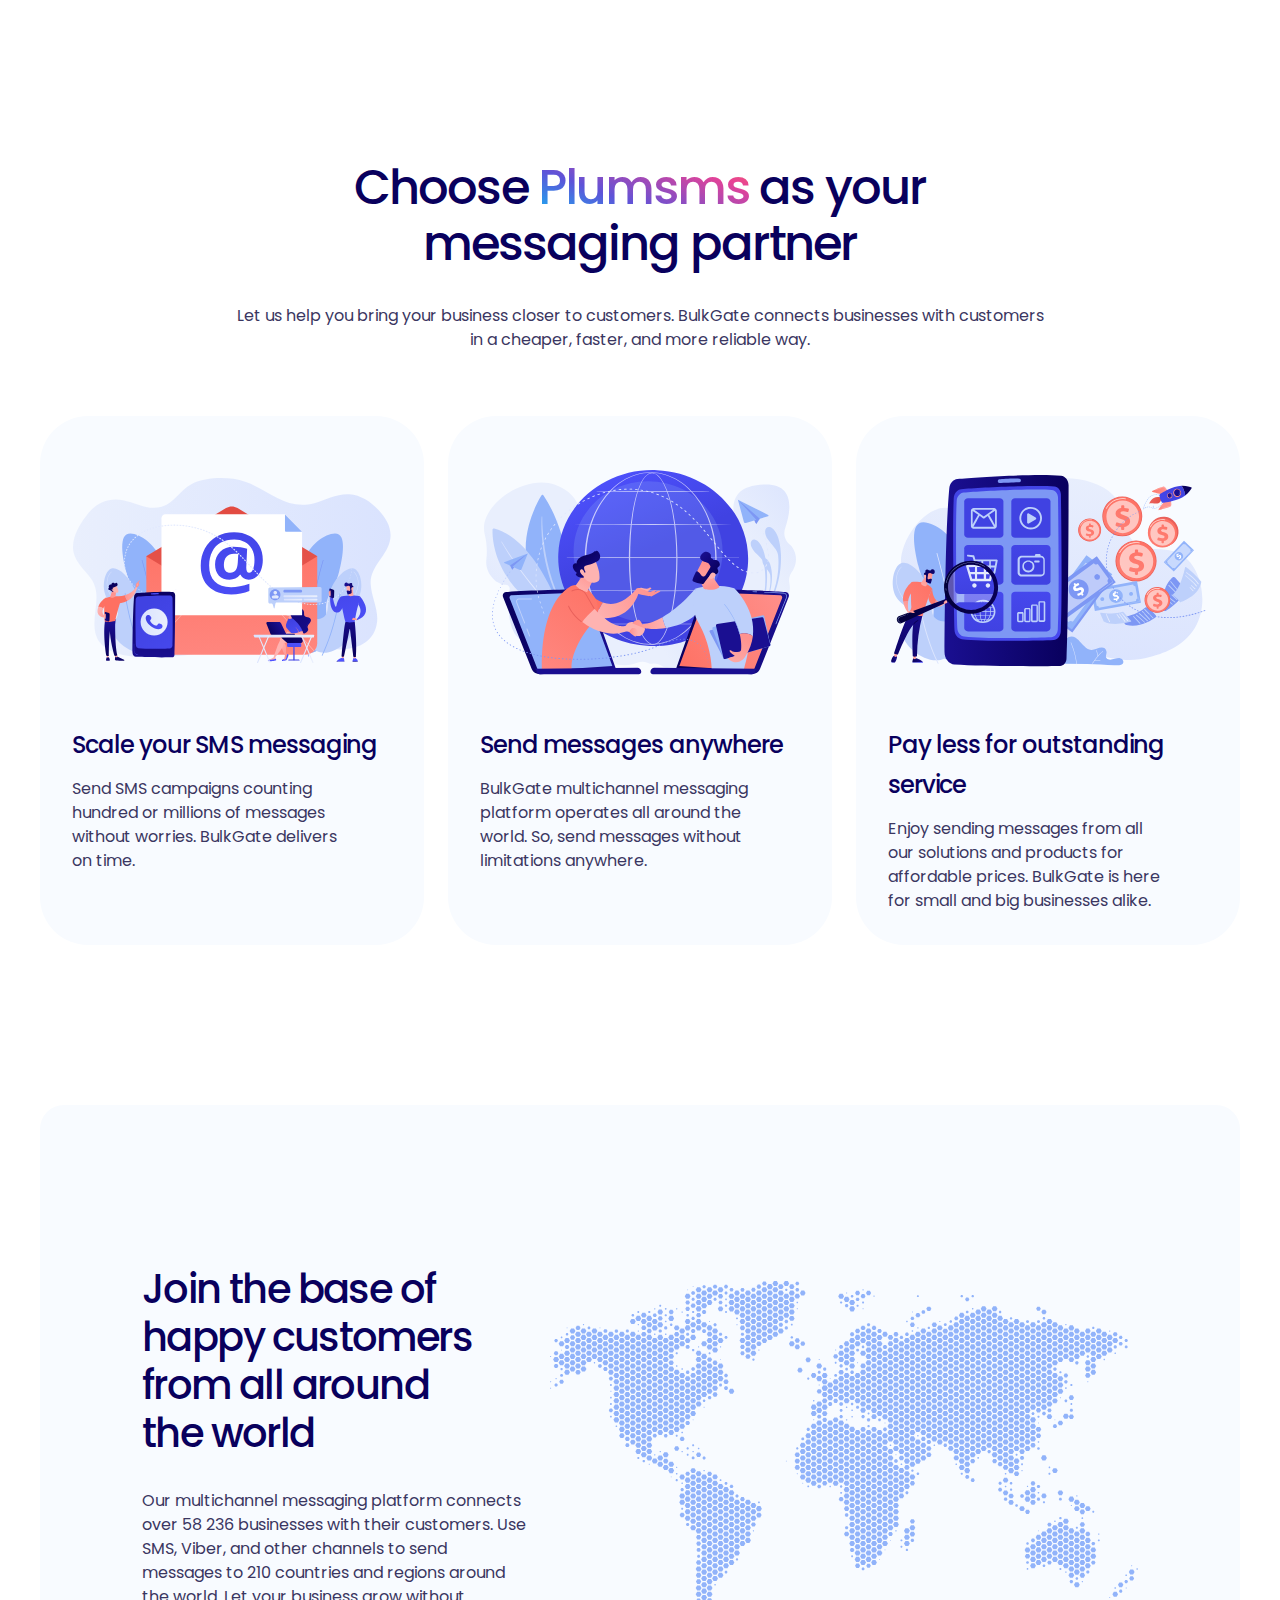
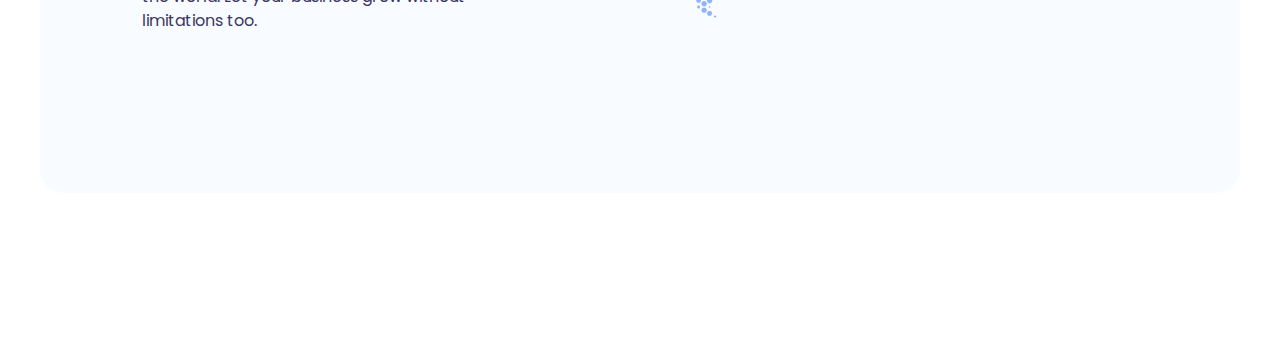
==== app/index.html @ 773814b6 "3" ====
<!DOCTYPE html>
<html lang="en">

<head>
  <meta charset="UTF-8"/>
  <meta name="viewport" content="width=device-width, initial-scale=1.0"/>
  <title>Plumsms</title>
  <link rel="icon" type="image/" href="" sizes="">
  <link rel="stylesheet" href="css/style.min.css"/>
</head>

<body>
<header class="header">

</header>
<main class="main">
  <section class="partner">
    <div class="container">
      <h2>Choose <span>Plumsms</span> as your messaging partner</h2>
      <p>
        Let us help you bring your business closer to customers. BulkGate connects businesses with customers in a
        cheaper, faster, and more reliable way.
      </p>
      <ul>
        <li>
          <img src="images/partner1.svg" alt="Scale your SMS messaging">
          <h4>Scale your SMS messaging</h4>
          <p>Send SMS campaigns counting hundred or millions of messages without worries. BulkGate delivers on time.</p>
        </li>
        <li>
          <img src="images/partner2.svg" alt="Send messages anywhere">
          <h4>Send messages anywhere</h4>
          <p>BulkGate multichannel messaging platform operates all around the world. So, send messages without
            limitations anywhere.</p>
        </li>
        <li>
          <img src="images/partner3.svg" alt="Pay less for outstanding service">
          <h4>Pay less for outstanding service</h4>
          <p>Enjoy sending messages from all our solutions and products for affordable prices. BulkGate is here for
            small and big businesses alike.</p>
        </li>
      </ul>
    </div>
  </section>
  <section class="base">
    <div class="container">
      <div class="base__wrapper">
        <div class="base__content">
          <h2>Join the base of happy customers from all around
            the world</h2>
          <p>
            Our multichannel messaging platform connects over 58 236 businesses with their customers. Use SMS, Viber,
            and other channels to send messages to 210 countries and regions around the world. Let your business grow
            without limitations too.
          </p>
        </div>
        <div class="base__map">
          <img src="images/base.svg" alt="Map">
        </div>
      </div>
    </div>
  </section>
</main>
<footer class="footer">

</footer>
<script src="https://cdnjs.cloudflare.com/ajax/libs/jquery/3.6.0/jquery.min.js"></script>
<script src='js/index.min.js'></script>
</body>

</html>
---- app/css/style.min.css ----
@import url("https://fonts.googleapis.com/css2?family=Poppins:wght@400;500&display=swap");html{-webkit-box-sizing:border-box;box-sizing:border-box}*,*::after,*::before{-webkit-box-sizing:inherit;box-sizing:inherit}ul,ol{padding:0}body,h1,h2,h3,h4,h5,h6,p,ul,ol,li,figure,figcaption,blockquote,dl,dd{margin:0}ul{list-style:none}img{display:block;max-width:100%}a{display:block;text-decoration:none;color:inherit}input,button,textarea,select{font:inherit}body{font-family:"Poppins", sans-serif;font-weight:400;font-size:16px;line-height:24px;color:#3a3661;background-color:#fff;cursor:default}.container{margin:0 auto;padding:0 20px;max-width:1240px}h2{font-weight:500;font-size:48px;line-height:56px;letter-spacing:-0.04em;color:#09005d}.partner{margin:160px 0}.partner h2{margin:0 auto 32px;max-width:622px;text-align:center}.partner h2 span{-webkit-text-fill-color:transparent;text-fill-color:transparent;background-image:-o-linear-gradient(69.27deg, #18aff2 5.08%, #5e53d8 35.73%, #e74296 76.59%, #fd7642 107.24%);background-image:linear-gradient(20.73deg, #18aff2 5.08%, #5e53d8 35.73%, #e74296 76.59%, #fd7642 107.24%);-webkit-background-clip:text;background-clip:text}.partner p{margin:0 auto 64px;max-width:821px;text-align:center}.partner ul{display:-ms-grid;display:grid;grid-gap:0 24px;-ms-grid-columns:1fr 1fr 1fr;grid-template-columns:1fr 1fr 1fr}.partner ul li{padding:32px;border-radius:48px;background-color:#f8fbff}.partner ul li img{margin-bottom:32px;width:100%;-o-object-fit:contain;object-fit:contain}.partner ul li h4{margin-bottom:12px;font-weight:500;font-size:24px;line-height:40px;letter-spacing:-0.04em;color:#09005d}.partner ul li p{margin:0;max-width:279px;text-align:left}.base{margin:160px 0}.base__wrapper{display:-webkit-box;display:-ms-flexbox;display:flex;-webkit-box-align:center;-ms-flex-align:center;align-items:center;-webkit-box-pack:center;-ms-flex-pack:center;justify-content:center;padding:160px 20px;border-radius:24px;background:#f8fbff}.base__content{margin-right:24px;max-width:384px}.base h2{margin-bottom:32px;max-width:350px;font-size:40px;line-height:48px}

/*# sourceMappingURL=style.min.css.map */
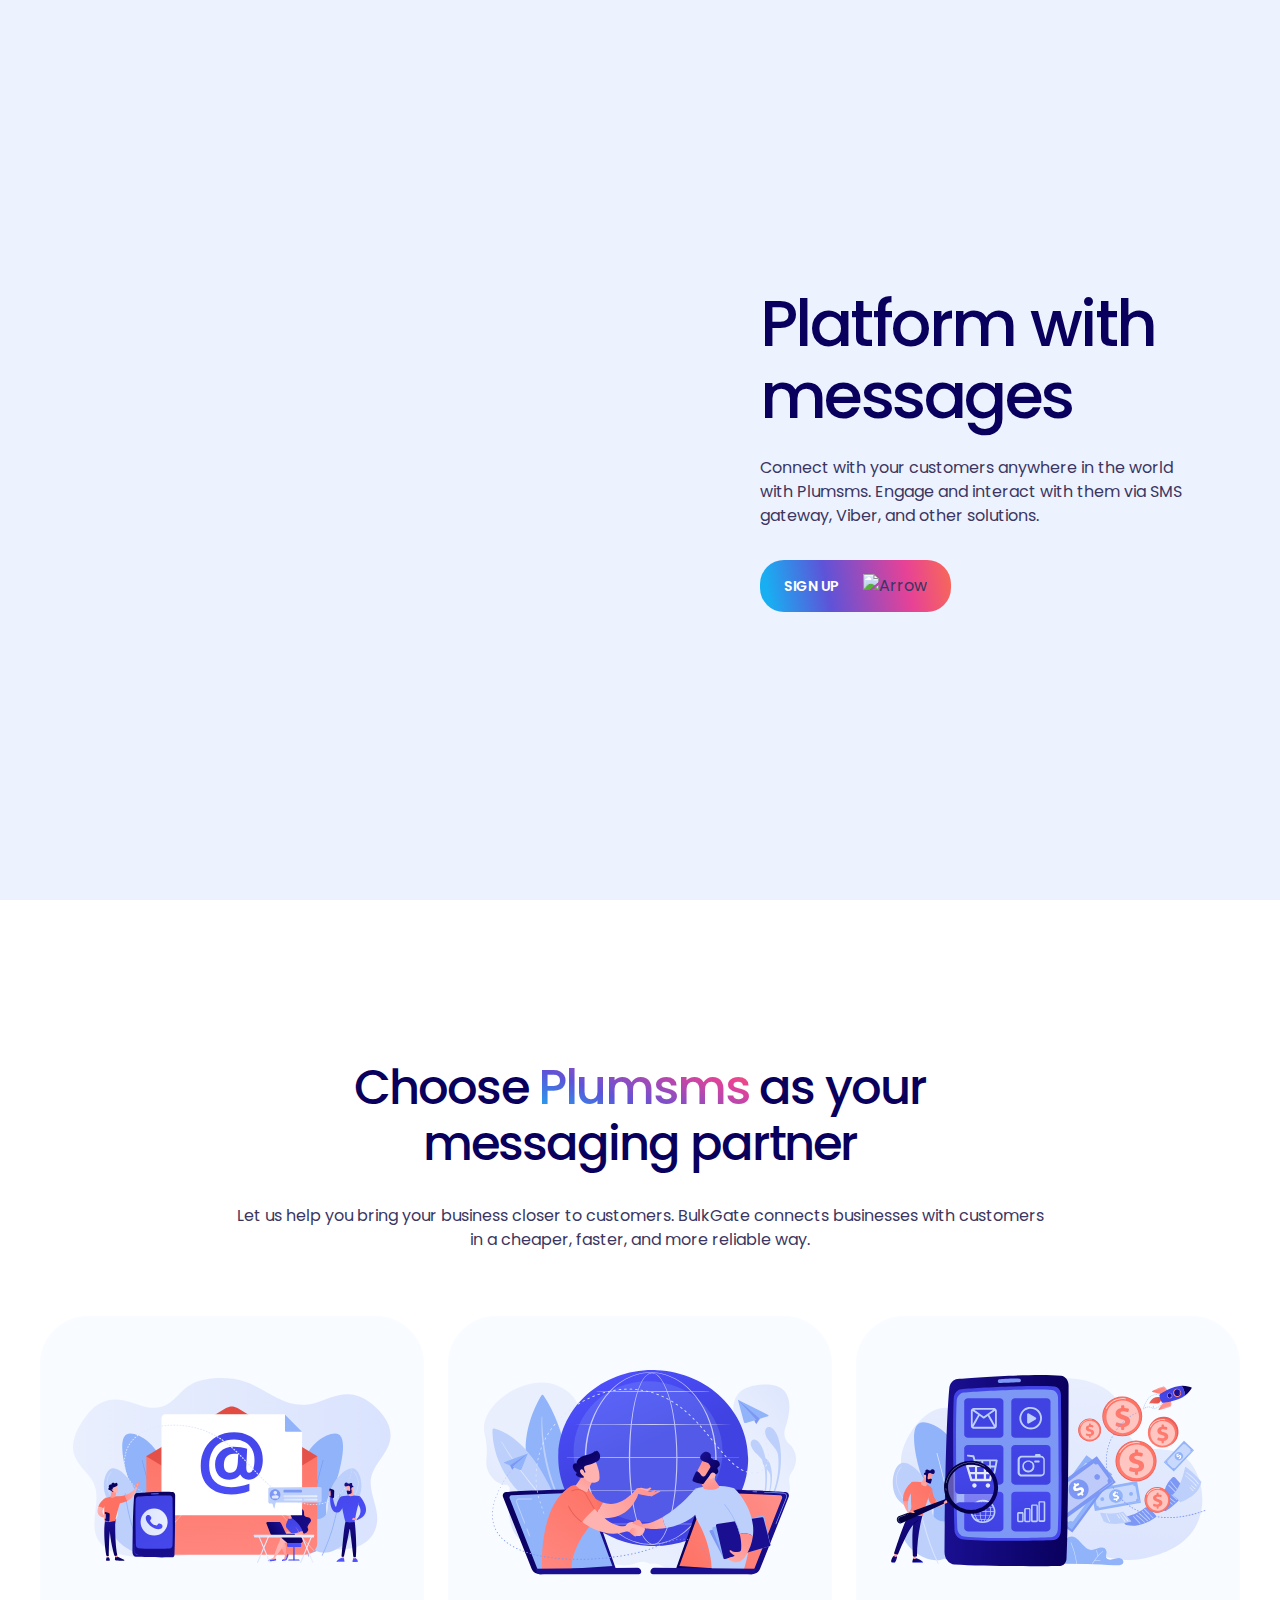
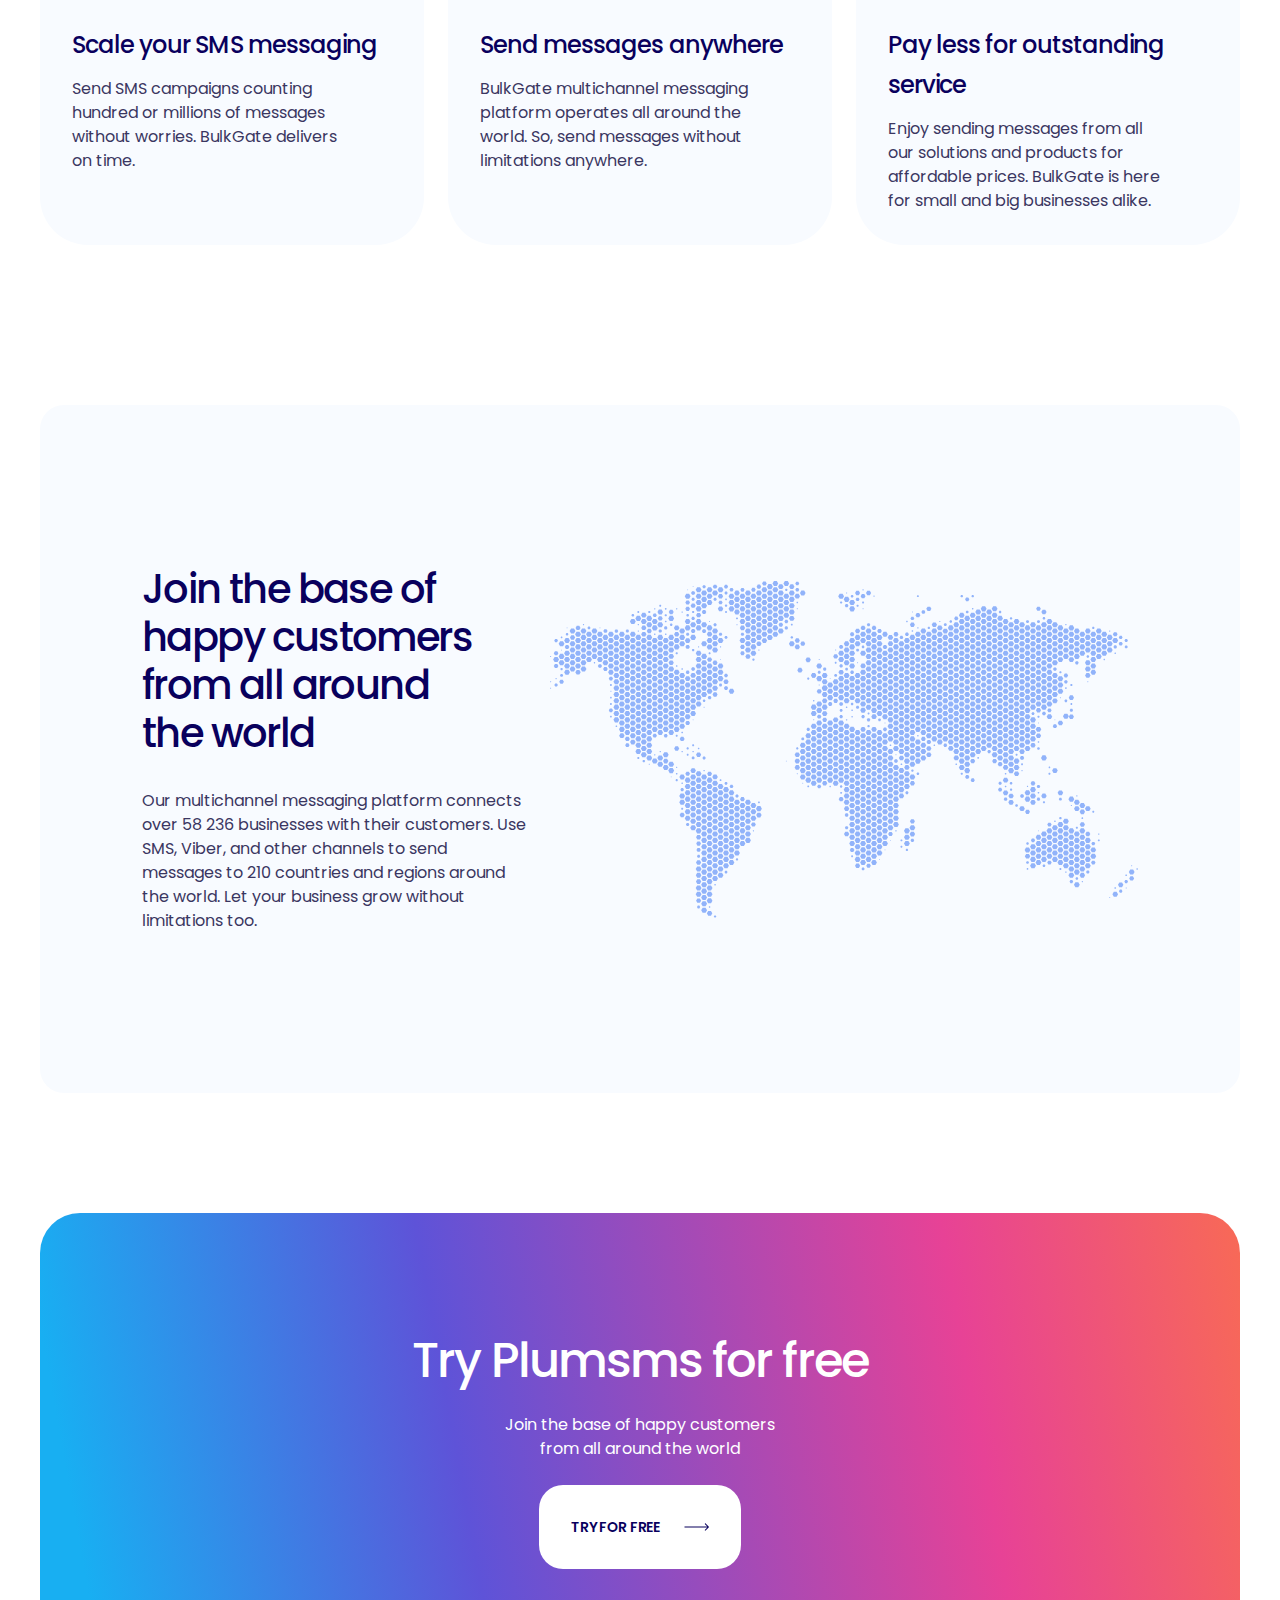
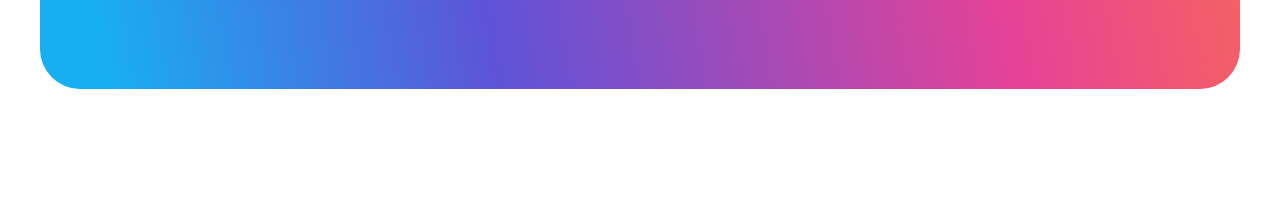
==== commit 329293dc: "4" ====
--- a/app/index.html
+++ b/app/index.html
@@ -11,9 +11,30 @@
 
 <body>
 <header class="header">
-
+<!--  <div class="contsiner">-->
+<!--    <nav class="menu">-->
+<!--      <a class="logo" href="#">-->
+<!--        <img src="images/logo.svg" alt="Logo">-->
+<!--      </a>-->
+<!--    </nav>-->
+<!--  </div>-->
 </header>
 <main class="main">
+  <section class="hero">
+    <div class="container">
+      <div class="hero__wrapper">
+        <div class="hero__content">
+          <h1>Platform with messages</h1>
+          <p>Connect with your customers anywhere in the world with Plumsms. Engage and interact with them via SMS gateway, Viber, and other solutions.
+          </p>
+          <a class="rv-button rv-button__hero" href="#">
+            <span>Sign Up</span>
+            <img src="images/arrow-white.svg" alt="Arrow">
+          </a>
+        </div>
+      </div>
+    </div>
+  </section>
   <section class="partner">
     <div class="container">
       <h2>Choose <span>Plumsms</span> as your messaging partner</h2>
@@ -60,6 +81,18 @@
       </div>
     </div>
   </section>
+  <section class="try">
+    <div class="container">
+      <div class="try__wrapper">
+        <h2>Try Plumsms for free</h2>
+        <p>Join the base of happy customers from all around the world</p>
+        <a class="rv-button" href="#">
+          <span>TRY FOR FREE</span>
+          <img src="images/arrow.svg" alt="Arrow">
+        </a>
+      </div>
+    </div>
+  </section>
 </main>
 <footer class="footer">
 
--- a/app/css/style.min.css
+++ b/app/css/style.min.css
@@ -1,3 +1,3 @@
-@import url("https://fonts.googleapis.com/css2?family=Poppins:wght@400;500&display=swap");html{-webkit-box-sizing:border-box;box-sizing:border-box}*,*::after,*::before{-webkit-box-sizing:inherit;box-sizing:inherit}ul,ol{padding:0}body,h1,h2,h3,h4,h5,h6,p,ul,ol,li,figure,figcaption,blockquote,dl,dd{margin:0}ul{list-style:none}img{display:block;max-width:100%}a{display:block;text-decoration:none;color:inherit}input,button,textarea,select{font:inherit}body{font-family:"Poppins", sans-serif;font-weight:400;font-size:16px;line-height:24px;color:#3a3661;background-color:#fff;cursor:default}.container{margin:0 auto;padding:0 20px;max-width:1240px}h2{font-weight:500;font-size:48px;line-height:56px;letter-spacing:-0.04em;color:#09005d}.partner{margin:160px 0}.partner h2{margin:0 auto 32px;max-width:622px;text-align:center}.partner h2 span{-webkit-text-fill-color:transparent;text-fill-color:transparent;background-image:-o-linear-gradient(69.27deg, #18aff2 5.08%, #5e53d8 35.73%, #e74296 76.59%, #fd7642 107.24%);background-image:linear-gradient(20.73deg, #18aff2 5.08%, #5e53d8 35.73%, #e74296 76.59%, #fd7642 107.24%);-webkit-background-clip:text;background-clip:text}.partner p{margin:0 auto 64px;max-width:821px;text-align:center}.partner ul{display:-ms-grid;display:grid;grid-gap:0 24px;-ms-grid-columns:1fr 1fr 1fr;grid-template-columns:1fr 1fr 1fr}.partner ul li{padding:32px;border-radius:48px;background-color:#f8fbff}.partner ul li img{margin-bottom:32px;width:100%;-o-object-fit:contain;object-fit:contain}.partner ul li h4{margin-bottom:12px;font-weight:500;font-size:24px;line-height:40px;letter-spacing:-0.04em;color:#09005d}.partner ul li p{margin:0;max-width:279px;text-align:left}.base{margin:160px 0}.base__wrapper{display:-webkit-box;display:-ms-flexbox;display:flex;-webkit-box-align:center;-ms-flex-align:center;align-items:center;-webkit-box-pack:center;-ms-flex-pack:center;justify-content:center;padding:160px 20px;border-radius:24px;background:#f8fbff}.base__content{margin-right:24px;max-width:384px}.base h2{margin-bottom:32px;max-width:350px;font-size:40px;line-height:48px}
+@import url("https://fonts.googleapis.com/css2?family=Poppins:wght@400;500;600&display=swap");html{-webkit-box-sizing:border-box;box-sizing:border-box}*,*::after,*::before{-webkit-box-sizing:inherit;box-sizing:inherit}ul,ol{padding:0}body,h1,h2,h3,h4,h5,h6,p,ul,ol,li,figure,figcaption,blockquote,dl,dd{margin:0}ul{list-style:none}img{display:block;max-width:100%}a{display:block;text-decoration:none;color:inherit}input,button,textarea,select{font:inherit}body{font-family:"Poppins", sans-serif;font-weight:400;font-size:16px;line-height:24px;color:#3a3661;background-color:#fff;cursor:default}.container{margin:0 auto;padding:0 20px;max-width:1240px}h2{font-weight:500;font-size:48px;line-height:56px;letter-spacing:-0.04em;color:#09005d}.rv-button{display:-webkit-box;display:-ms-flexbox;display:flex;-webkit-box-align:center;-ms-flex-align:center;align-items:center;-webkit-box-pack:center;-ms-flex-pack:center;justify-content:center;padding:0 32px;width:-webkit-fit-content;width:-moz-fit-content;width:fit-content;height:84px;border-radius:24px;background-color:#fff}.rv-button__hero{padding:0 24px;height:52px;background:-o-linear-gradient(10.27deg, #18aff2 5.08%, #5e53d8 35.73%, #e74296 76.59%, #fd7642 107.24%);background:linear-gradient(79.73deg, #18aff2 5.08%, #5e53d8 35.73%, #e74296 76.59%, #fd7642 107.24%)}.rv-button__hero span{color:#fff !important}.rv-button img{display:block}.rv-button span{display:block;margin-right:24px;font-weight:600;font-size:14px;line-height:20px;letter-spacing:-0.02em;text-transform:uppercase;color:#09005d}.hero{background-color:#edf2ff}.hero__wrapper{display:-webkit-box;display:-ms-flexbox;display:flex;-webkit-box-align:center;-ms-flex-align:center;align-items:center;-webkit-box-pack:end;-ms-flex-pack:end;justify-content:flex-end;min-height:100vh}.hero__content{width:100%;max-width:40%}.hero__content h1{margin-bottom:24px;max-width:486px;font-weight:500;font-size:64px;line-height:72px;letter-spacing:-0.04em;color:#09005d}.hero__content p{margin-bottom:32px;max-width:431px}.partner{margin:160px 0}.partner h2{margin:0 auto 32px;max-width:622px;text-align:center}.partner h2 span{-webkit-text-fill-color:transparent;text-fill-color:transparent;background-image:-o-linear-gradient(69.27deg, #18aff2 5.08%, #5e53d8 35.73%, #e74296 76.59%, #fd7642 107.24%);background-image:linear-gradient(20.73deg, #18aff2 5.08%, #5e53d8 35.73%, #e74296 76.59%, #fd7642 107.24%);-webkit-background-clip:text;background-clip:text}.partner p{margin:0 auto 64px;max-width:821px;text-align:center}.partner ul{display:-ms-grid;display:grid;grid-gap:0 24px;-ms-grid-columns:1fr 1fr 1fr;grid-template-columns:1fr 1fr 1fr}.partner ul li{padding:32px;border-radius:48px;background-color:#f8fbff}.partner ul li img{margin-bottom:32px;width:100%;-o-object-fit:contain;object-fit:contain}.partner ul li h4{margin-bottom:12px;font-weight:500;font-size:24px;line-height:40px;letter-spacing:-0.04em;color:#09005d}.partner ul li p{margin:0;max-width:279px;text-align:left}.base{margin:160px 0 120px}.base__wrapper{display:-webkit-box;display:-ms-flexbox;display:flex;-webkit-box-align:center;-ms-flex-align:center;align-items:center;-webkit-box-pack:center;-ms-flex-pack:center;justify-content:center;padding:160px 20px;border-radius:24px;background-color:#f8fbff}.base__content{margin-right:24px;max-width:384px}.base h2{margin-bottom:32px;max-width:350px;font-size:40px;line-height:48px}.try{margin:120px 0}.try__wrapper{display:-webkit-box;display:-ms-flexbox;display:flex;-webkit-box-orient:vertical;-webkit-box-direction:normal;-ms-flex-direction:column;flex-direction:column;-webkit-box-align:center;-ms-flex-align:center;align-items:center;-webkit-box-pack:center;-ms-flex-pack:center;justify-content:center;padding:120px 0;border-radius:40px;background-image:-o-linear-gradient(10.27deg, #18aff2 5.08%, #5e53d8 35.73%, #e74296 76.59%, #fd7642 107.24%);background-image:linear-gradient(79.73deg, #18aff2 5.08%, #5e53d8 35.73%, #e74296 76.59%, #fd7642 107.24%)}.try h2{margin-bottom:24px;color:#fff}.try p{margin-bottom:24px;max-width:296px;text-align:center;color:#fff}
 
 /*# sourceMappingURL=style.min.css.map */
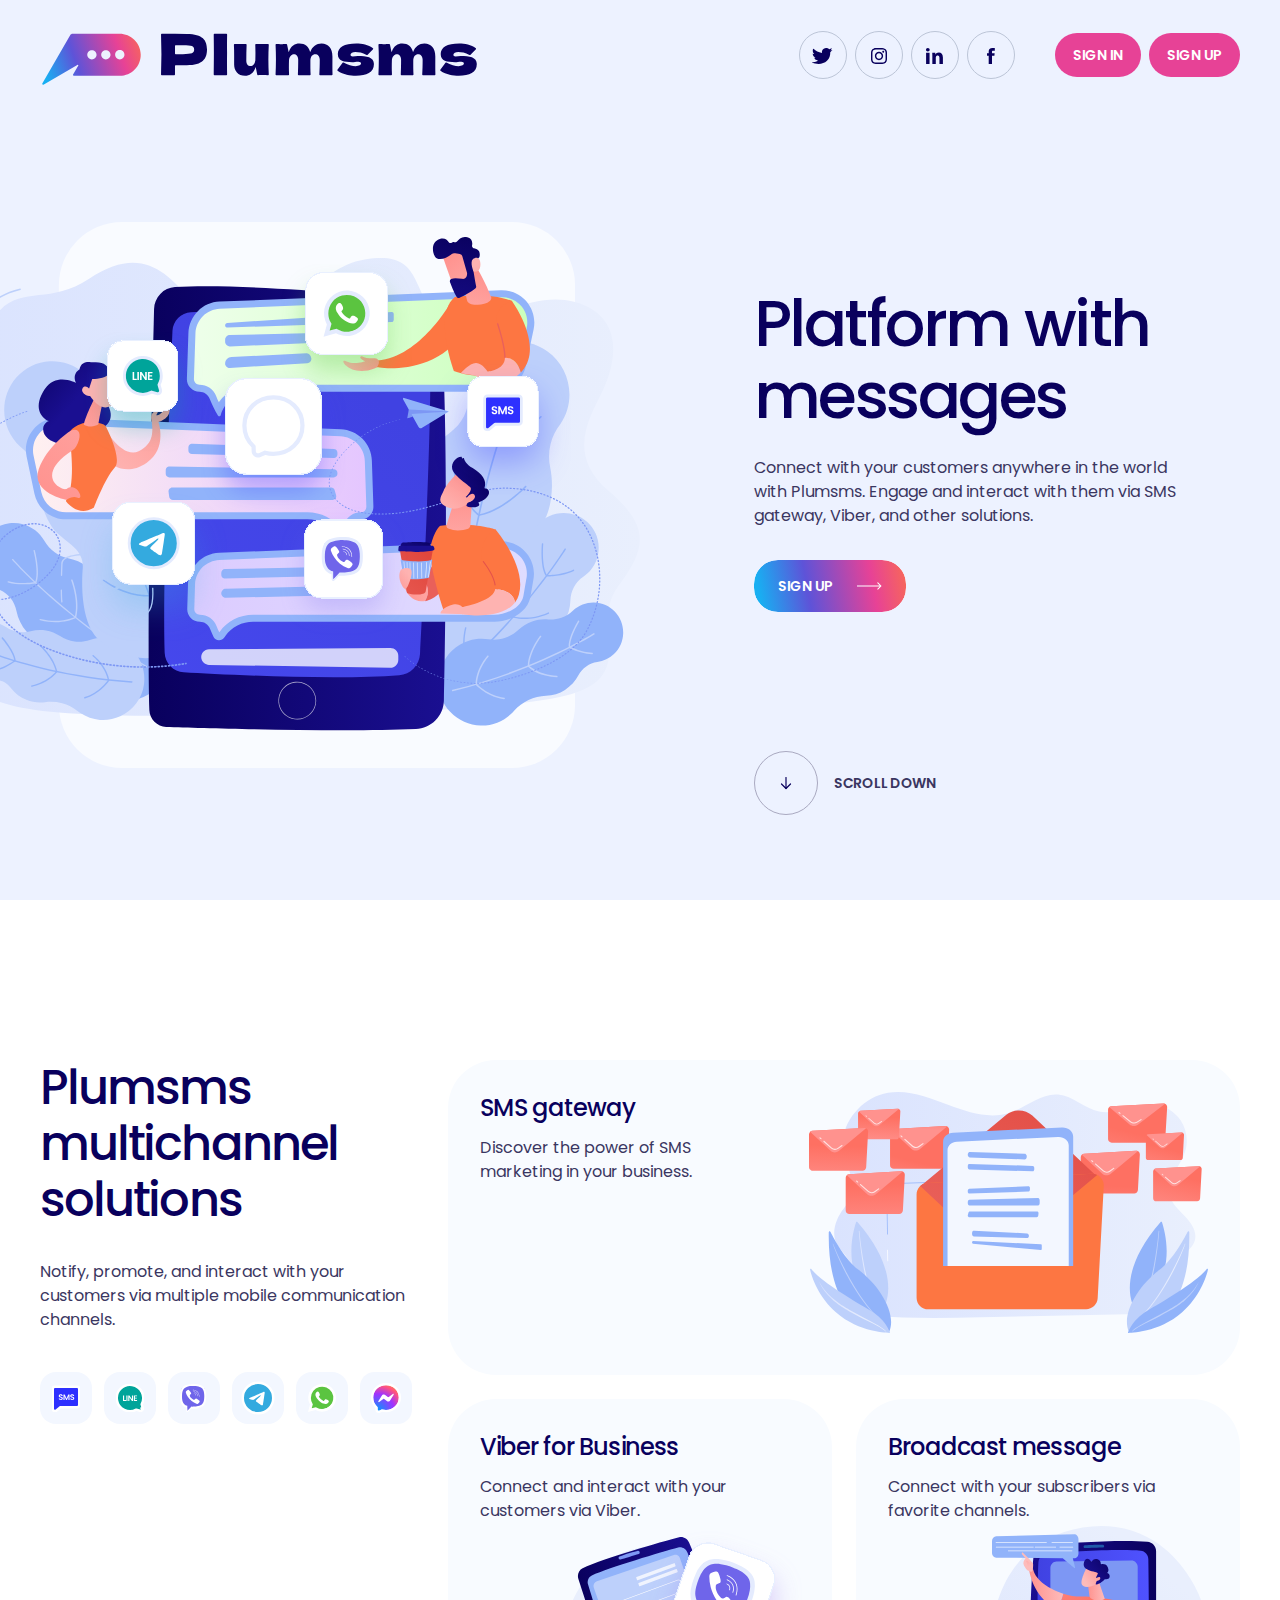
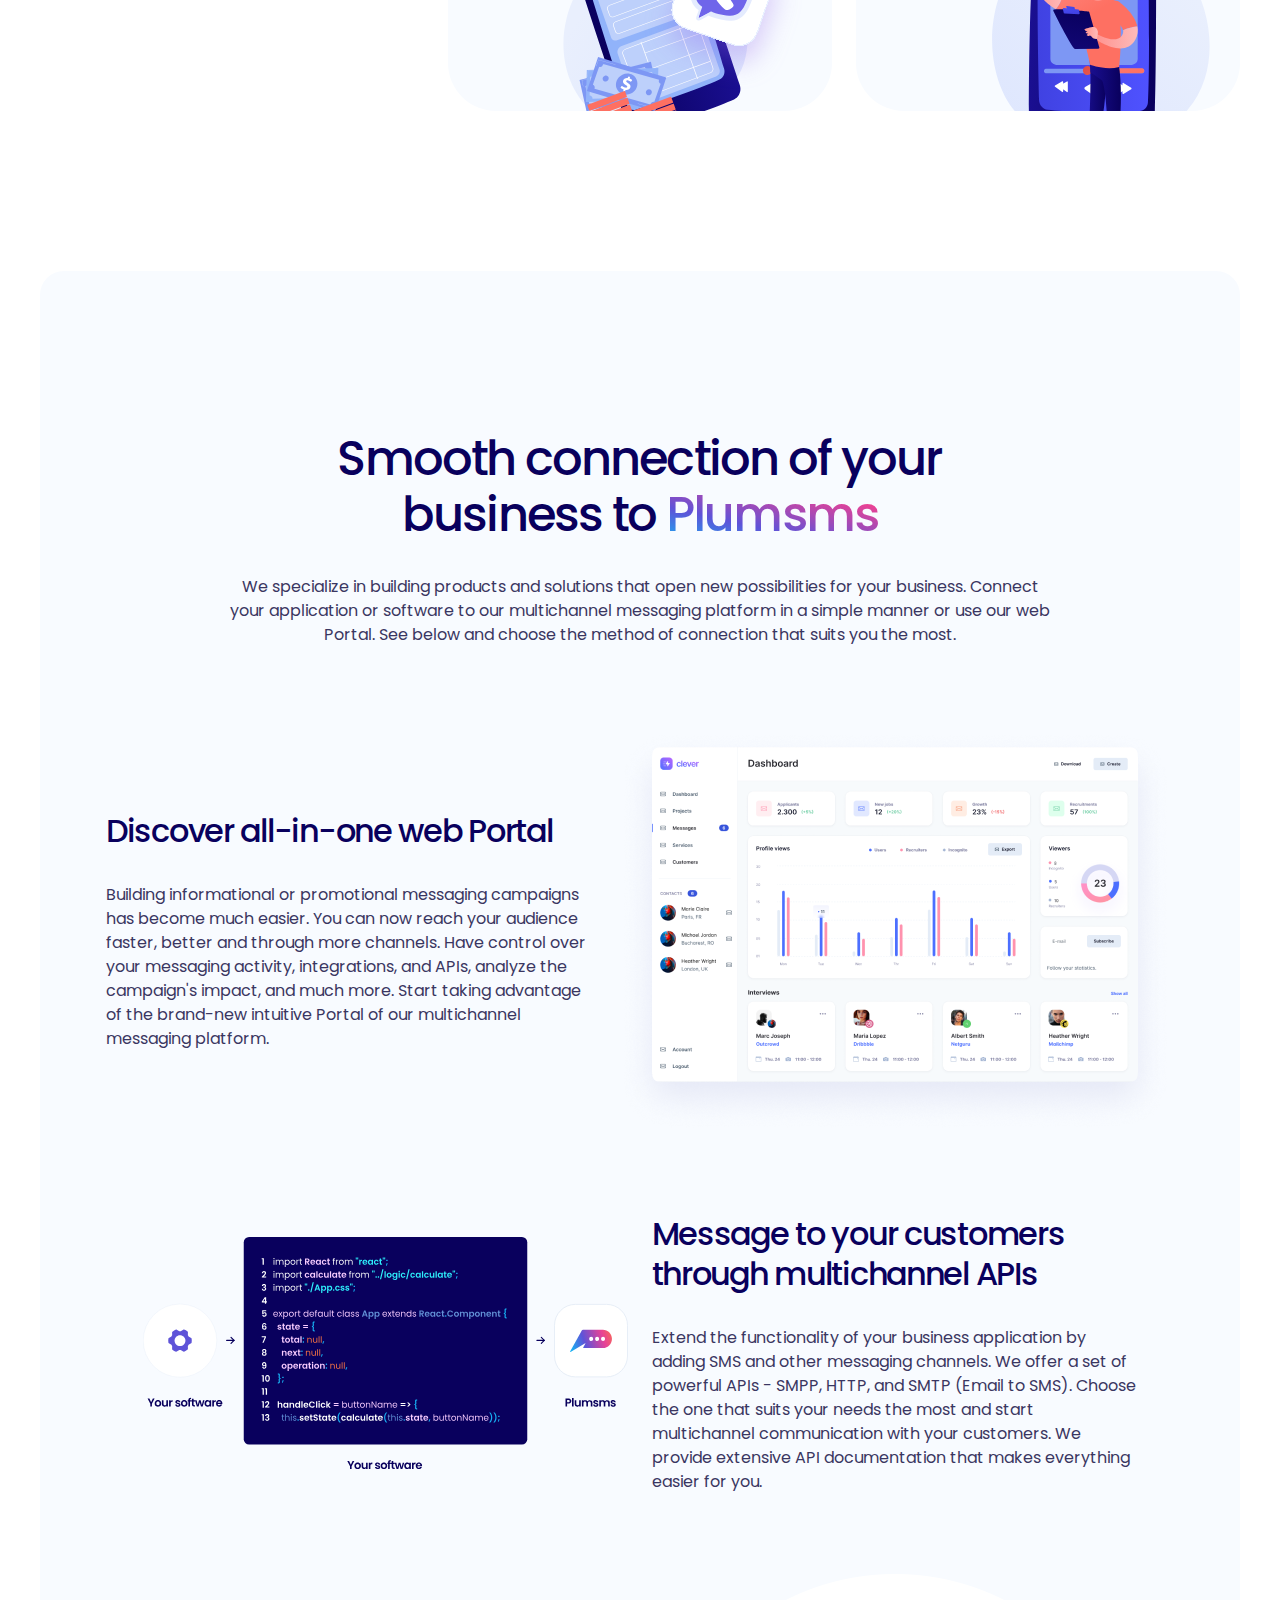
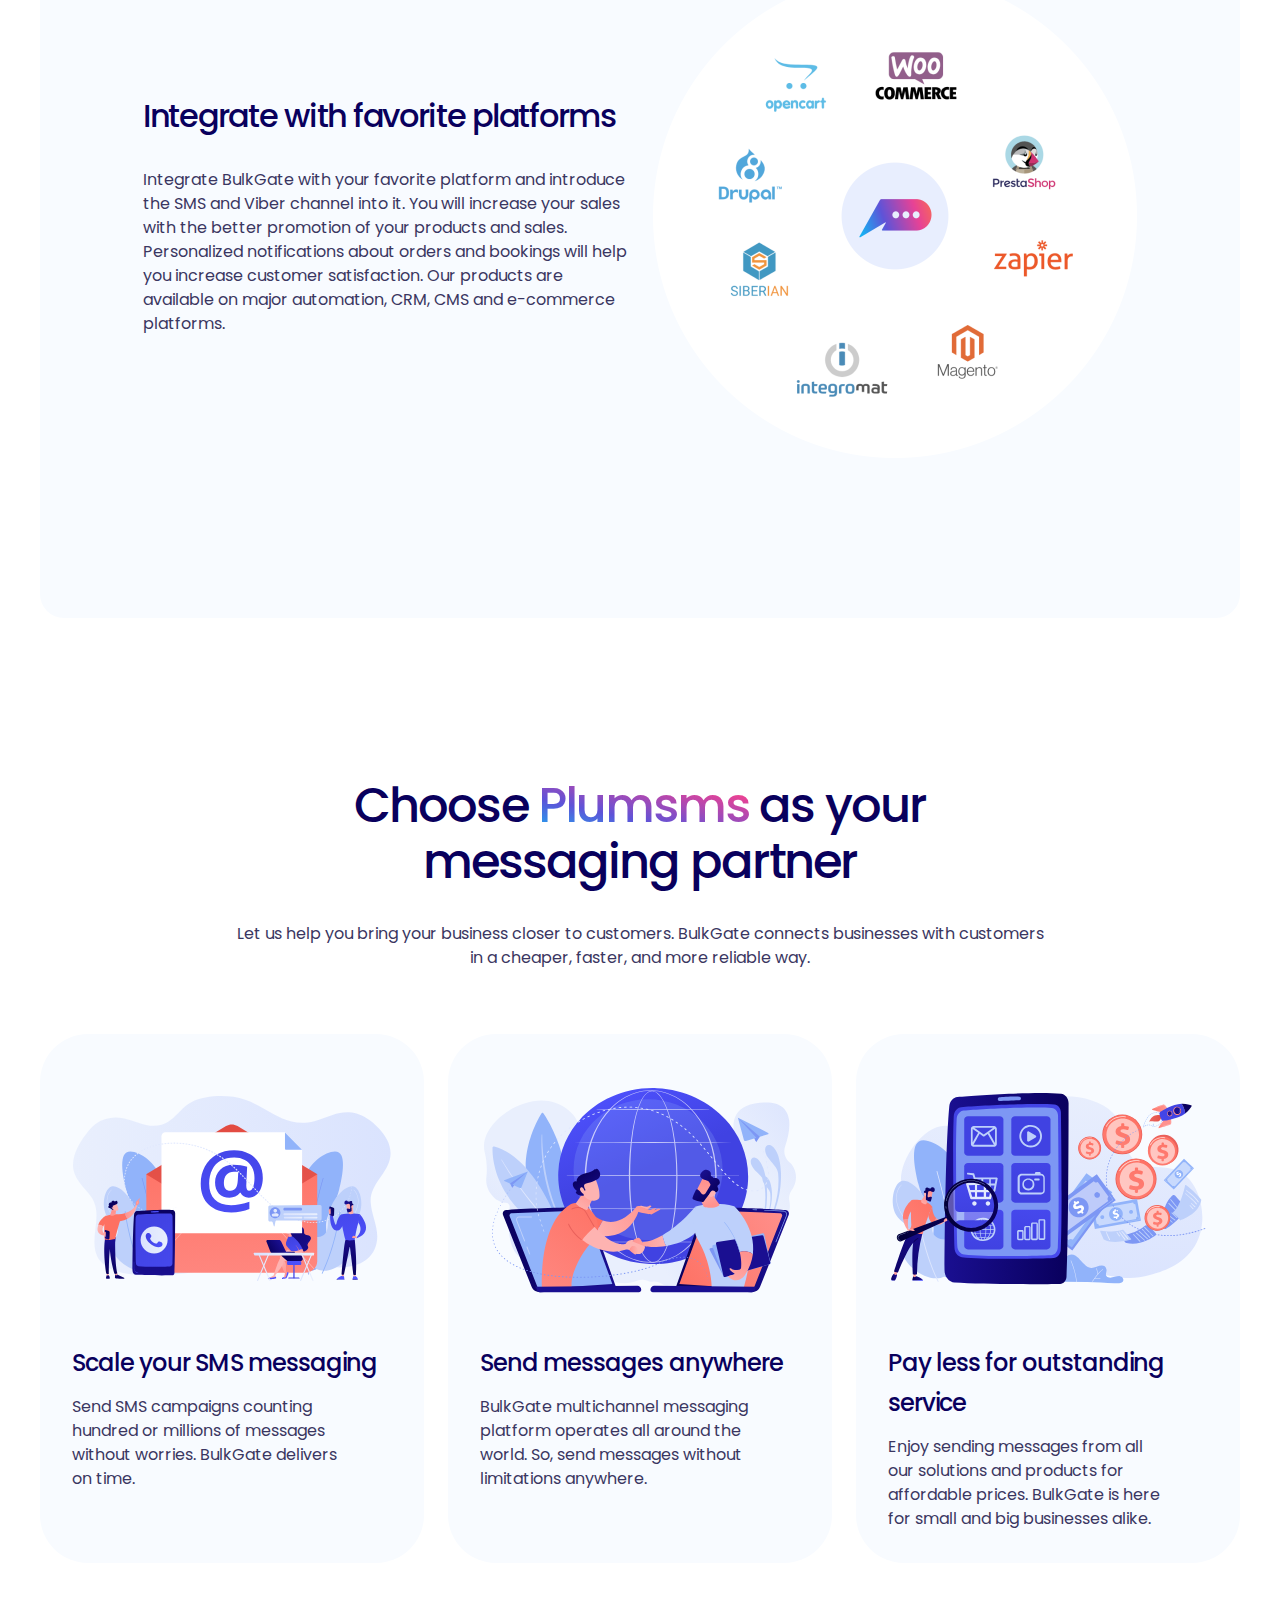
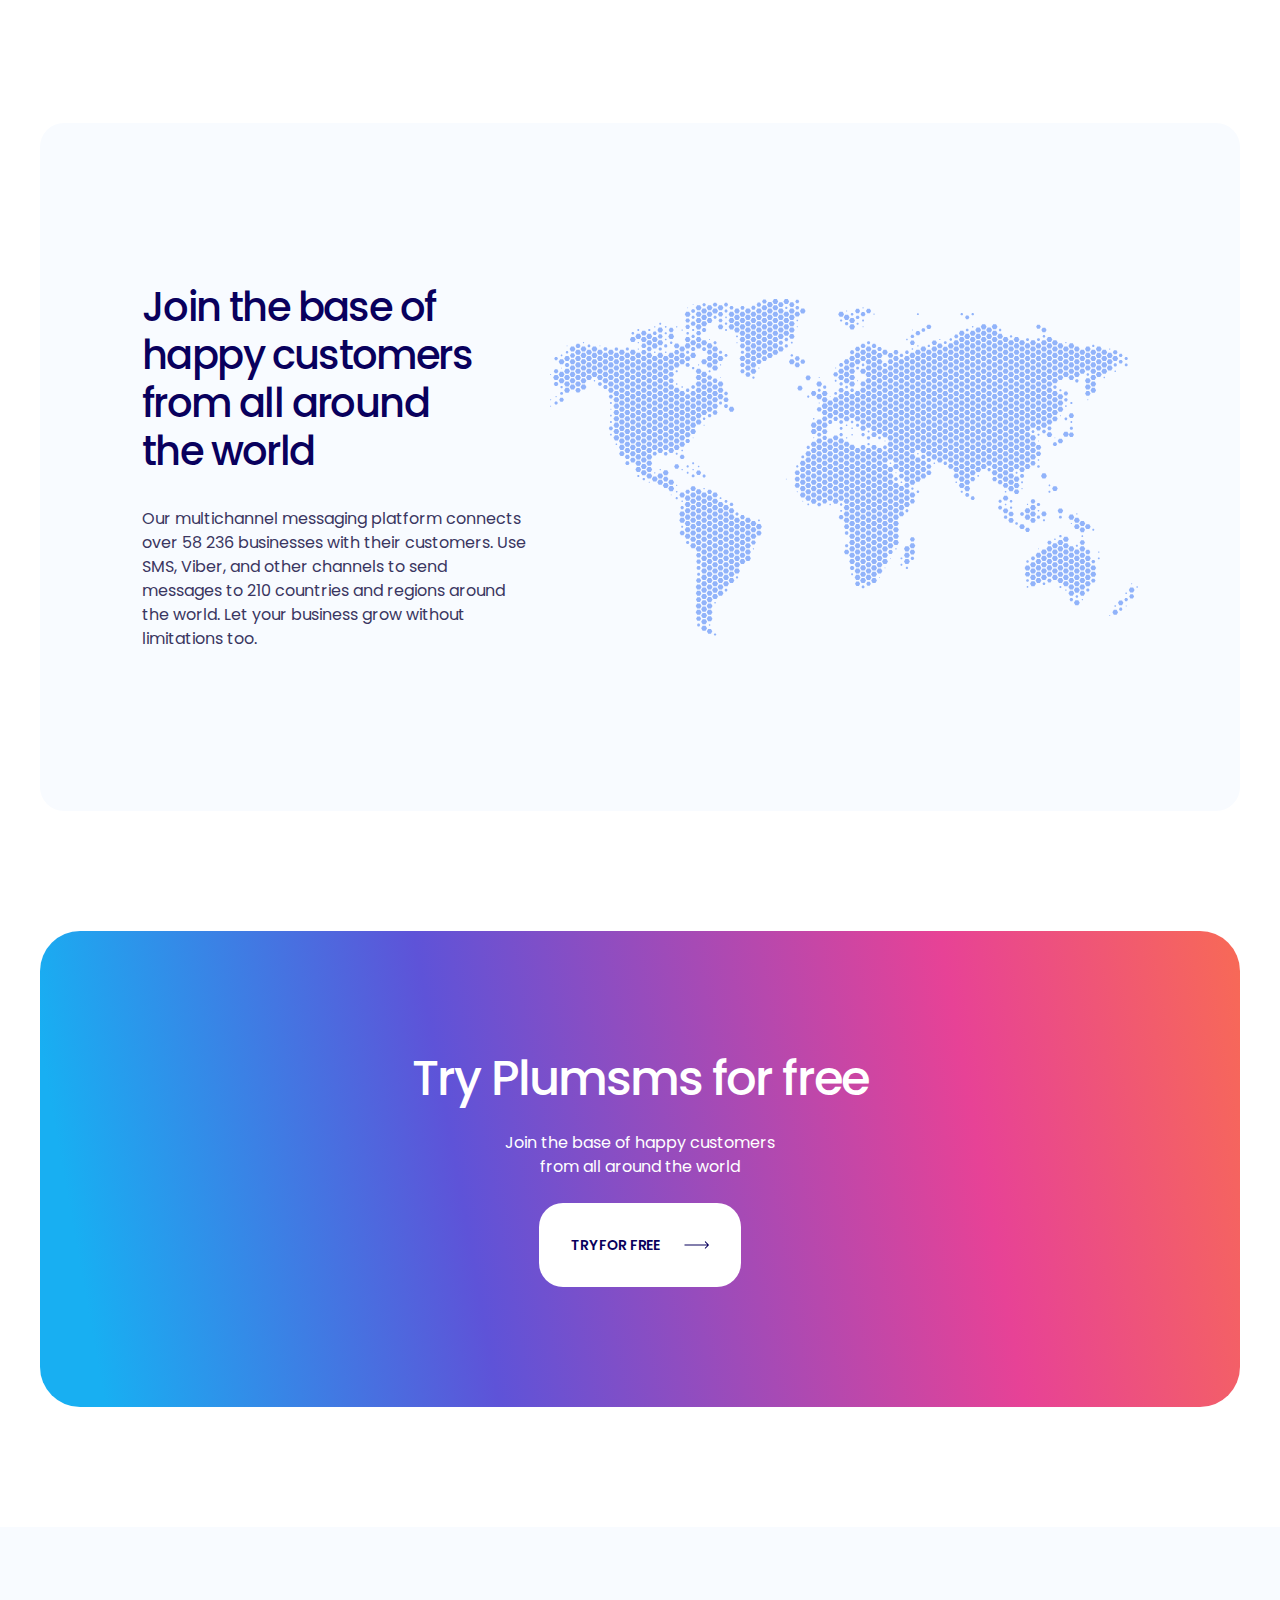
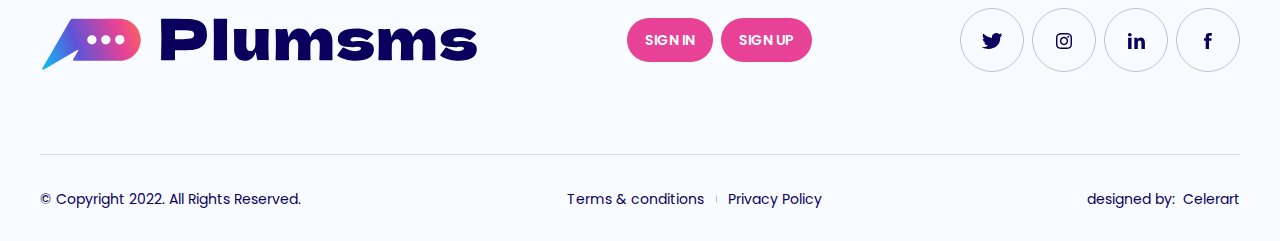
==== commit ca204c3e: "5" ====
--- a/app/index.html
+++ b/app/index.html
@@ -5,32 +5,331 @@
   <meta charset="UTF-8"/>
   <meta name="viewport" content="width=device-width, initial-scale=1.0"/>
   <title>Plumsms</title>
-  <link rel="icon" type="image/" href="" sizes="">
+  <link rel="icon" type="image/svg" href="images/fav.svg">
   <link rel="stylesheet" href="css/style.min.css"/>
 </head>
 
 <body>
 <header class="header">
-<!--  <div class="contsiner">-->
-<!--    <nav class="menu">-->
-<!--      <a class="logo" href="#">-->
-<!--        <img src="images/logo.svg" alt="Logo">-->
-<!--      </a>-->
-<!--    </nav>-->
-<!--  </div>-->
+  <div class="contsiner">
+    <nav class="menu">
+      <a class="logo" href="#">
+        <img src="images/logo.svg" alt="Logo">
+      </a>
+      <ul class="menu__social">
+        <li>
+          <a href="#">
+            <div class="menu__social-slime">
+              <div class="menu__social-block">
+                <img src="images/twitter.svg" alt="Twitter">
+              </div>
+              <div class="menu__social-block">
+                <img src="images/twitter.svg" alt="Twitter">
+              </div>
+            </div>
+          </a>
+        </li>
+        <li>
+          <a href="#">
+            <div class="menu__social-slime">
+              <div class="menu__social-block">
+                <img src="images/instagram.svg" alt="Instagram">
+              </div>
+              <div class="menu__social-block">
+                <img src="images/instagram.svg" alt="Instagram">
+              </div>
+            </div>
+          </a>
+        </li>
+        <li>
+          <a href="#">
+            <div class="menu__social-slime">
+              <div class="menu__social-block">
+                <img src="images/linkedin.svg" alt="LinkedIn">
+              </div>
+              <div class="menu__social-block">
+                <img src="images/linkedin.svg" alt="LinkedIn">
+              </div>
+            </div>
+          </a>
+        </li>
+        <li>
+          <a href="#">
+            <div class="menu__social-slime">
+              <div class="menu__social-block">
+                <img src="images/facebook.svg" alt="Facebook">
+              </div>
+              <div class="menu__social-block">
+                <img src="images/facebook.svg" alt="Facebook">
+              </div>
+            </div>
+          </a>
+        </li>
+      </ul>
+      <ul class="menu__control">
+        <li>
+          <a class="rv-button rv-button__red" href="#">
+            <div class="rv-button__slime">
+              <span>Sign In</span>
+              <span>Sign In</span>
+            </div>
+          </a>
+        </li>
+        <li>
+          <a class="rv-button rv-button__blue" href="#">
+            <div class="rv-button__slime">
+              <span>Sign Up</span>
+              <span>Sign Up</span>
+            </div>
+          </a>
+        </li>
+      </ul>
+    </nav>
+  </div>
 </header>
 <main class="main">
-  <section class="hero">
+  <section class="hero" id="hero">
     <div class="container">
       <div class="hero__wrapper">
         <div class="hero__content">
           <h1>Platform with messages</h1>
-          <p>Connect with your customers anywhere in the world with Plumsms. Engage and interact with them via SMS gateway, Viber, and other solutions.
+          <p>Connect with your customers anywhere in the world with Plumsms. Engage and interact with them via SMS
+            gateway, Viber, and other solutions.
           </p>
           <a class="rv-button rv-button__hero" href="#">
-            <span>Sign Up</span>
-            <img src="images/arrow-white.svg" alt="Arrow">
-          </a>
+            <div class="rv-button__slime-wrapper">
+              <div class="rv-button__slime">
+                <span>Sign Up</span>
+                <img src="images/arrow-white.svg" alt="Arrow">
+              </div>
+              <div class="rv-button__slime">
+                <span>Sign Up</span>
+                <img src="images/arrow-white.svg" alt="Arrow">
+              </div>
+            </div>
+          </a>
+          <a class="hero__scroll" href="#">
+            <div class="hero__scroll-wrapper">
+              <div class="hero__scroll-slime">
+                <div class="hero__scroll-box">
+                  <img src="images/scroll-down.svg" alt="Scroll">
+                </div>
+                <span>
+              Scroll down
+            </span>
+              </div>
+              <div class="hero__scroll-slime">
+                <div class="hero__scroll-box">
+                  <img src="images/scroll-down.svg" alt="Scroll">
+                </div>
+                <span>
+              Scroll down
+            </span>
+              </div>
+            </div>
+          </a>
+        </div>
+      </div>
+    </div>
+  </section>
+  <section class="solutions">
+    <div class="container">
+      <div class="solutions__wrapper">
+        <div class="solutions__info">
+          <h2>Plumsms multichannel solutions</h2>
+          <p>
+            Notify, promote, and interact with your customers via multiple mobile communication channels.
+          </p>
+          <ul>
+            <li>
+              <a href="#">
+                <svg width="52" height="52" fill="none" xmlns="http://www.w3.org/2000/svg">
+                  <rect width="52" height="52" rx="16" fill="#F3F7FF"/>
+                  <g clip-path="url(#a)">
+                    <path
+                      d="m16.448 38.575 3.936-3.308.046-.017H37A2.25 2.25 0 0 0 39.25 33V17A2.25 2.25 0 0 0 37 14.75H15A2.25 2.25 0 0 0 12.75 17v19.853a2.25 2.25 0 0 0 3.698 1.722z"
+                      fill="#2E30FF" stroke="#fff" stroke-width="2.5" stroke-linecap="round" stroke-linejoin="round"/>
+                    <path
+                      d="M20.827 28.056c-.389 0-.741-.067-1.056-.2a1.731 1.731 0 0 1-.736-.576 1.517 1.517 0 0 1-.28-.888h1.2c.016.23.096.41.24.544.15.133.352.2.608.2.262 0 .467-.061.616-.184a.623.623 0 0 0 .224-.496.568.568 0 0 0-.152-.408 1.017 1.017 0 0 0-.384-.248 5.26 5.26 0 0 0-.624-.208 7.49 7.49 0 0 1-.888-.312 1.647 1.647 0 0 1-.584-.472c-.16-.213-.24-.496-.24-.848 0-.33.083-.619.248-.864.166-.245.398-.432.696-.56.299-.133.64-.2 1.024-.2.576 0 1.043.141 1.4.424.363.277.563.667.6 1.168h-1.232a.623.623 0 0 0-.248-.472c-.149-.128-.349-.192-.6-.192-.218 0-.394.056-.528.168-.128.112-.192.275-.192.488 0 .15.048.275.144.376.102.096.224.176.368.24.15.059.358.128.624.208.363.107.659.213.888.32.23.107.427.267.592.48.166.213.248.493.248.84 0 .299-.077.576-.232.832a1.664 1.664 0 0 1-.68.616c-.298.15-.653.224-1.064.224zm8.715-5.64V28h-1.12v-3.632L26.926 28h-.848l-1.504-3.632V28h-1.12v-5.584h1.272l1.776 4.152 1.776-4.152h1.264zm2.716 5.64c-.39 0-.742-.067-1.056-.2a1.73 1.73 0 0 1-.736-.576 1.516 1.516 0 0 1-.28-.888h1.2c.016.23.096.41.24.544.149.133.352.2.608.2.261 0 .466-.061.616-.184a.623.623 0 0 0 .224-.496.569.569 0 0 0-.152-.408 1.019 1.019 0 0 0-.384-.248 5.273 5.273 0 0 0-.624-.208 7.477 7.477 0 0 1-.888-.312 1.646 1.646 0 0 1-.584-.472c-.16-.213-.24-.496-.24-.848 0-.33.082-.619.248-.864.165-.245.397-.432.696-.56.298-.133.64-.2 1.024-.2.576 0 1.042.141 1.4.424.362.277.562.667.6 1.168h-1.232a.624.624 0 0 0-.248-.472c-.15-.128-.35-.192-.6-.192-.219 0-.395.056-.528.168-.128.112-.192.275-.192.488 0 .15.048.275.144.376.101.096.224.176.368.24.149.059.357.128.624.208.362.107.658.213.888.32.229.107.426.267.592.48.165.213.248.493.248.84 0 .299-.078.576-.232.832a1.665 1.665 0 0 1-.68.616c-.299.15-.654.224-1.064.224z"
+                      fill="#fff"/>
+                  </g>
+                  <defs>
+                    <clipPath id="a">
+                      <path fill="#fff" transform="translate(12 12)" d="M0 0h28v28H0z"/>
+                    </clipPath>
+                  </defs>
+                </svg>
+              </a>
+            </li>
+            <li>
+              <a href="#">
+                <svg width="52" height="52" fill="none" xmlns="http://www.w3.org/2000/svg">
+                  <rect width="52" height="52" rx="16" fill="#F3F7FF"/>
+                  <g clip-path="url(#a)">
+                    <path
+                      d="m38.707 35.916-1.202.343 1.202-.343zm0 0-1.04-3.642a13.245 13.245 0 1 0-5.383 5.383l3.642 1.04a2.25 2.25 0 0 0 2.781-2.781z"
+                      fill="#00A49A" stroke="#fff" stroke-width="2.5" stroke-linecap="round" stroke-linejoin="round"/>
+                    <path
+                      d="M20.133 28.112h1.84V29h-2.96v-5.584h1.12v4.696zm3.351-4.696V29h-1.12v-5.584h1.12zM29.047 29h-1.12l-2.536-3.832V29h-1.12v-5.592h1.12l2.536 3.84v-3.84h1.12V29zm1.907-4.68v1.4h1.88v.888h-1.88v1.48h2.12V29h-3.24v-5.592h3.24v.912h-2.12z"
+                      fill="#fff"/>
+                  </g>
+                  <defs>
+                    <clipPath id="a">
+                      <path fill="#fff" transform="translate(12 12)" d="M0 0h28v28H0z"/>
+                    </clipPath>
+                  </defs>
+                </svg>
+              </a>
+            </li>
+            <li>
+              <a href="#">
+                <svg width="52" height="52" fill="none" xmlns="http://www.w3.org/2000/svg">
+                  <rect width="52" height="52" rx="16" fill="#F3F7FF"/>
+                  <path
+                    d="M13.88 16.328c7.954-4.854 12.542-4.74 22.5.171 1.043 5.727 1.512 8.773.5 14.5-4.038 4.808-6.997 5.63-13.5 4l-4 4-.5-4-5-4c-1.695-5.297-1.834-8.476 0-14.67z"
+                    fill="#6F65EA"/>
+                  <path
+                    d="M18.344 37.299v-1.407a.139.139 0 0 0-.027-.11.142.142 0 0 0-.1-.055 8.137 8.137 0 0 1-3.17-1.722 7.615 7.615 0 0 1-1.636-2.096 11.378 11.378 0 0 1-1.157-3.633 26.572 26.572 0 0 1-.23-4.796 23.65 23.65 0 0 1 .14-2.233c.136-1.42.498-2.809 1.071-4.117a7.135 7.135 0 0 1 3.606-3.627 14.983 14.983 0 0 1 3.443-1.082 24.625 24.625 0 0 1 3.529-.401 32.31 32.31 0 0 1 3.202.046c1.526.064 3.038.314 4.502.745 1.085.31 2.118.779 3.064 1.39a6.536 6.536 0 0 1 2.165 2.464 12.222 12.222 0 0 1 1.18 3.676c.128.76.212 1.525.252 2.294.056.953.049 1.91.013 2.858-.037.949-.118 1.87-.236 2.8a10.306 10.306 0 0 1-1.274 3.97 7.378 7.378 0 0 1-4.051 3.29c-1.17.405-2.378.694-3.606.861-.898.123-1.799.212-2.703.248-.693.032-1.385.024-2.078.013-.392 0-.782-.038-1.172-.072a.2.2 0 0 0-.202.085 96.086 96.086 0 0 1-2.433 2.759 2.3 2.3 0 0 1-.516.424.97.97 0 0 1-1.235-.15.951.951 0 0 1-.219-.385 2.522 2.522 0 0 1-.12-.79c-.002-.42-.002-.833-.002-1.247zm.954 1.78.1-.093 1.79-1.967c.69-.757 1.378-1.515 2.065-2.273a.325.325 0 0 1 .3-.132c.234.024.467.032.703.034.815 0 1.63 0 2.444-.057.74-.057 1.477-.146 2.21-.26a22.62 22.62 0 0 0 2.341-.534c1.715-.456 3.042-1.432 3.876-3.013a8.86 8.86 0 0 0 .911-3.107c.13-1.02.209-2.045.234-3.073a19.694 19.694 0 0 0-.266-3.856 10.833 10.833 0 0 0-.797-2.678c-.485-1.061-1.17-1.94-2.228-2.504-1.62-.866-3.374-1.252-5.181-1.45a21.942 21.942 0 0 0-1.54-.104 28.053 28.053 0 0 0-3.161.018c-.757.055-1.51.156-2.256.3a11.33 11.33 0 0 0-3.144 1.062 5.687 5.687 0 0 0-1.54 1.127 7.062 7.062 0 0 0-1.547 2.778c-.353 1.2-.545 2.44-.573 3.688-.069 1.249-.053 2.5.047 3.748.063.742.188 1.477.376 2.198a7.389 7.389 0 0 0 1.577 3.048 6.494 6.494 0 0 0 3.055 1.876c.148.044.215.095.215.26-.013.612 0 1.223 0 1.834l-.011 3.13z"
+                    fill="#fff"/>
+                  <path
+                    d="M17.798 20.125c-.015-.465.24-.803.548-1.106a7.73 7.73 0 0 1 1.338-1.017 1.08 1.08 0 0 1 1.387.225 12.9 12.9 0 0 1 1.559 1.976c.224.318.394.671.501 1.044a.84.84 0 0 1-.214.836c-.248.24-.511.464-.79.669a.904.904 0 0 0-.31.948c.172.803.56 1.544 1.125 2.144a6.514 6.514 0 0 0 2.573 1.882c.246.126.528.164.8.108a.733.733 0 0 0 .377-.244c.15-.189.313-.371.448-.573a1.193 1.193 0 0 1 1.62-.316c.727.418 1.413.9 2.05 1.443.15.128.307.25.457.38a1 1 0 0 1 .328 1.18 3.123 3.123 0 0 1-.57.942c-.305.419-.692.771-1.139 1.036a1.597 1.597 0 0 1-1.423.091 18.848 18.848 0 0 1-4.809-2.799 18.716 18.716 0 0 1-3.687-4.032 16.687 16.687 0 0 1-2.037-4.056 5.123 5.123 0 0 1-.128-.528 1.117 1.117 0 0 1-.004-.233zM25.199 17.866a6.234 6.234 0 0 1 3.944 1.498 6.12 6.12 0 0 1 2.058 3.65c.094.517.144 1.039.15 1.563 0 .123-.032.212-.165.225-.133.012-.167-.1-.167-.212.02-1.06-.2-2.11-.643-3.075a5.694 5.694 0 0 0-1.616-2.037 5.768 5.768 0 0 0-2.36-1.115 6.385 6.385 0 0 0-1.392-.161.478.478 0 0 1-.135-.017.15.15 0 0 1-.105-.178.13.13 0 0 1 .042-.095.138.138 0 0 1 .097-.037c.097-.013.195-.009.292-.009z"
+                    fill="#fff"/>
+                  <path
+                    d="M29.337 23.622a3.743 3.743 0 0 0-.428-1.693 3.785 3.785 0 0 0-1.152-1.32 4.077 4.077 0 0 0-1.903-.707c-.116-.015-.232-.022-.35-.034-.118-.013-.189-.062-.178-.18.011-.12.086-.162.215-.153 1.899.114 3.515 1.177 4.013 3.157.09.382.136.773.135 1.165v.106c0 .107-.069.177-.174.174a.174.174 0 0 1-.123-.057.17.17 0 0 1-.042-.127c-.017-.1-.013-.202-.013-.331z"
+                    fill="#fff"/>
+                  <path
+                    d="M26.01 21.258c1.041.07 1.768.575 1.968 1.672.024.14.04.282.051.424 0 .115-.026.213-.152.213-.127 0-.17-.085-.174-.213a2.05 2.05 0 0 0-.375-1.175 1.59 1.59 0 0 0-1.025-.57 2.329 2.329 0 0 0-.272-.033c-.15 0-.234-.074-.214-.189.019-.115.109-.136.193-.13z"
+                    fill="#fff"/>
+                </svg>
+              </a>
+            </li>
+            <li>
+              <a href="#">
+                <svg width="52" height="52" viewBox="0 0 52 52" fill="none" xmlns="http://www.w3.org/2000/svg">
+                  <rect width="52" height="52" rx="16" fill="#F3F7FF"/>
+                  <path
+                    d="M26 41.25C34.4223 41.25 41.25 34.4223 41.25 26C41.25 17.5777 34.4223 10.75 26 10.75C17.5777 10.75 10.75 17.5777 10.75 26C10.75 34.4223 17.5777 41.25 26 41.25Z"
+                    fill="#34AADF" stroke="white" stroke-width="2.5"/>
+                  <path
+                    d="M18.0014 25.6934C18.0014 25.6934 24.9362 22.743 27.3414 21.7041C28.2634 21.2886 31.3901 19.9589 31.3901 19.9589C31.3901 19.9589 32.8332 19.3771 32.7129 20.7899C32.6728 21.3717 32.3521 23.4079 32.0315 25.6103C31.5504 28.7269 31.0293 32.1343 31.0293 32.1343C31.0293 32.1343 30.9491 33.0901 30.2677 33.2563C29.5862 33.4225 28.4638 32.6745 28.2634 32.5083C28.103 32.3837 25.2569 30.5137 24.2147 29.5995C23.9341 29.3502 23.6134 28.8515 24.2547 28.2698C25.6979 26.8985 27.4215 25.1947 28.4638 24.1143C28.9448 23.6157 29.4258 22.4521 27.4215 23.865C24.5755 25.9012 21.7694 27.8127 21.7694 27.8127C21.7694 27.8127 21.128 28.2282 19.9255 27.8542C18.7229 27.4802 17.3198 26.9816 17.3198 26.9816C17.3198 26.9816 16.3578 26.3583 18.0014 25.6934Z"
+                    fill="white"/>
+                </svg>
+              </a>
+            </li>
+            <li>
+              <a href="#">
+                <svg width="52" height="52" fill="none" xmlns="http://www.w3.org/2000/svg">
+                  <rect width="52" height="52" rx="16" fill="#F3F7FF"/>
+                  <path
+                    d="M38.02 25.12c0 6.627-5.376 12-12.009 12s-11.51 2.627-11.51-4c0-3.318-1.551-8.826.501-13 2.048-4.165 7.697-7 11.01-7 6.632 0 12.009 5.372 12.009 12z"
+                    fill="#5BC440"/>
+                  <path
+                    d="m12 40 2.01-7.463a13.781 13.781 0 0 1-1.45-9.555 13.817 13.817 0 0 1 5.184-8.167 13.9 13.9 0 0 1 18.13 1.17 13.788 13.788 0 0 1 1.409 18.054 13.872 13.872 0 0 1-8.127 5.272 13.909 13.909 0 0 1-9.604-1.323L12 40zm7.916-4.804.467.276a11.24 11.24 0 0 0 13.575-1.646 11.139 11.139 0 0 0 1.874-13.5 11.197 11.197 0 0 0-5.41-4.77 11.244 11.244 0 0 0-7.206-.49 11.21 11.21 0 0 0-6.01 3.994 11.146 11.146 0 0 0-2.317 6.819 11.017 11.017 0 0 0 1.639 5.79l.293.481-1.124 4.166 4.219-1.12z"
+                    fill="#fff"/>
+                  <path fill-rule="evenodd" clip-rule="evenodd"
+                        d="M31.25 27.795a2.314 2.314 0 0 0-1.978-.45c-.515.213-.847 1.018-1.18 1.42a.491.491 0 0 1-.633.142 8.96 8.96 0 0 1-4.48-3.826.535.535 0 0 1 .07-.741 3.09 3.09 0 0 0 .793-1.318 2.864 2.864 0 0 0-.365-1.578 3.692 3.692 0 0 0-1.147-1.727 1.588 1.588 0 0 0-1.702.26 3.488 3.488 0 0 0-1.211 2.761c0 .293.038.584.11.868.184.681.467 1.332.84 1.933.268.46.562.904.878 1.333a13.478 13.478 0 0 0 3.808 3.518c.745.466 1.542.845 2.374 1.128.865.391 1.82.541 2.763.434a3.322 3.322 0 0 0 2.501-1.854c.137-.295.178-.626.119-.946-.143-.655-1.021-1.042-1.56-1.357z"
+                        fill="#fff"/>
+                </svg>
+              </a>
+            </li>
+            <li>
+              <a href="#">
+                <svg width="52" height="52" viewBox="0 0 52 52" fill="none" xmlns="http://www.w3.org/2000/svg">
+                  <rect width="52" height="52.0007" rx="14.5967" fill="#F3F7FF"/>
+                  <path
+                    d="M25.9998 13.2283C18.8061 13.2283 13.228 18.4998 13.228 25.6169C13.228 29.3398 14.7543 32.5583 17.2384 34.7806C17.4459 34.9658 17.5736 35.2276 17.58 35.5086L17.6502 37.782C17.6554 37.9492 17.7015 38.1127 17.7846 38.258C17.8676 38.4032 17.9851 38.5259 18.1267 38.6151C18.2683 38.7043 18.4296 38.7574 18.5965 38.7697C18.7634 38.782 18.9308 38.7531 19.0839 38.6856L21.6191 37.568C21.833 37.4722 22.0757 37.4563 22.3024 37.5169C23.4678 37.8362 24.7066 38.0087 25.9998 38.0087C33.1935 38.0087 38.7715 32.7371 38.7715 25.6201C38.7715 18.503 33.1935 13.2283 25.9998 13.2283Z"
+                    fill="url(#paint0_radial_133_30)"/>
+                  <path fill-rule="evenodd" clip-rule="evenodd"
+                        d="M15.3171 36.1076C12.5888 33.4723 10.9478 29.7881 10.9478 25.6168C10.9478 17.1586 17.6301 10.9475 26.0002 10.9475C34.3712 10.9475 41.0527 17.1626 41.0527 25.62C41.0527 34.0783 34.3704 40.2894 26.0002 40.2894C24.6639 40.2894 23.3717 40.1302 22.141 39.8306L20.0048 40.7723C20.0046 40.7723 20.0045 40.7724 20.0043 40.7725C19.5095 40.9906 18.9688 41.084 18.4295 41.0443C17.8901 41.0046 17.3686 40.8329 16.911 40.5445C16.4534 40.2561 16.0737 39.8597 15.8052 39.3902C15.5368 38.9208 15.3877 38.3928 15.3711 37.8524C15.3711 37.8521 15.371 37.8519 15.371 37.8516L15.3171 36.1076ZM17.6507 37.7819L17.5805 35.5086C17.5741 35.2276 17.4464 34.9658 17.2388 34.7806C14.7547 32.5583 13.2285 29.3398 13.2285 25.6168C13.2285 18.4998 18.8066 13.2282 26.0002 13.2282C33.1939 13.2282 38.772 18.503 38.772 25.62C38.772 32.7371 33.1939 38.0086 26.0002 38.0086C24.7071 38.0086 23.4682 37.8362 22.3028 37.5169C22.0761 37.4563 21.8335 37.4722 21.6195 37.568L19.0843 38.6855C18.9312 38.7531 18.7639 38.782 18.597 38.7697C18.4301 38.7574 18.2687 38.7043 18.1272 38.6151C17.9856 38.5258 17.8681 38.4032 17.785 38.2579C17.7019 38.1127 17.6558 37.9492 17.6507 37.7819Z"
+                        fill="white"/>
+                  <path
+                    d="M18.3304 29.2408L22.0821 23.2892C22.2232 23.0651 22.4093 22.8727 22.6285 22.7242C22.8477 22.5757 23.0954 22.4742 23.3558 22.4262C23.6163 22.3782 23.8838 22.3847 24.1416 22.4453C24.3994 22.5059 24.6418 22.6193 24.8536 22.7783L27.839 25.0166C27.9722 25.1164 28.1344 25.17 28.3009 25.1694C28.4674 25.1689 28.6291 25.1141 28.7617 25.0134L32.7912 21.9546C33.3276 21.5459 34.0301 22.1908 33.6725 22.7624L29.9176 28.7108C29.7764 28.9349 29.5904 29.1273 29.3711 29.2758C29.1519 29.4244 28.9042 29.5258 28.6438 29.5738C28.3834 29.6218 28.1158 29.6153 27.858 29.5547C27.6003 29.4941 27.3578 29.3807 27.1461 29.2217L24.1607 26.9834C24.0274 26.8836 23.8653 26.83 23.6988 26.8306C23.5323 26.8311 23.3705 26.8859 23.2379 26.9866L19.2084 30.0455C18.672 30.4542 17.9696 29.8124 18.3304 29.2408Z"
+                    fill="white"/>
+                  <defs>
+                    <radialGradient id="paint0_radial_133_30" cx="0" cy="0" r="1" gradientUnits="userSpaceOnUse"
+                                    gradientTransform="translate(17.5066 38.7718) scale(28.0979 28.0979)">
+                      <stop stop-color="#0099FF"/>
+                      <stop offset="0.6" stop-color="#A033FF"/>
+                      <stop offset="0.9" stop-color="#FF5280"/>
+                      <stop offset="1" stop-color="#FF7061"/>
+                    </radialGradient>
+                  </defs>
+                </svg>
+
+              </a>
+            </li>
+          </ul>
+        </div>
+        <div class="solutions__inner">
+          <div class="solutions__big">
+            <div class="solutions__big-info">
+              <h4>SMS gateway</h4>
+              <p>Discover the power of SMS marketing in your business.</p>
+            </div>
+            <div class="solutions__big-img">
+              <img src="images/solutions1.svg" alt="Solutions">
+            </div>
+          </div>
+          <div class="solutions__small-wrapper">
+            <div class="solutions__small">
+              <h4>Viber for Business</h4>
+              <p>Connect and interact with your customers via Viber.</p>
+              <img src="images/solutions2.svg" alt="Solutions">
+            </div>
+            <div class="solutions__small">
+              <h4>Broadcast message</h4>
+              <p>Connect with your subscribers via favorite channels.</p>
+              <img src="images/solutions3.svg" alt="Solutions">
+            </div>
+          </div>
+        </div>
+      </div>
+    </div>
+  </section>
+  <section class="business">
+    <div class="container">
+      <div class="business__wrapper">
+        <h2>Smooth connection of your business to <span>Plumsms</span></h2>
+        <p class="business__text">
+          We specialize in building products and solutions that open new possibilities for your business. Connect your
+          application or software to our multichannel messaging platform in a simple manner or use our web Portal. See
+          below and choose the method of connection that suits you the most.
+        </p>
+        <div class="business__box">
+          <div class="business__box-info">
+            <h3>Discover all-in-one web Portal</h3>
+            <p>Building informational or promotional messaging campaigns has become much easier. You can now reach your
+              audience faster, better and through more channels. Have control over your messaging activity,
+              integrations, and APIs, analyze the campaign's impact, and much more. Start taking advantage of the
+              brand-new intuitive Portal of our multichannel messaging platform.</p>
+          </div>
+          <div class="business__box-img">
+            <img src="images/business1.png" alt="Business">
+          </div>
+        </div>
+        <div class="business__box">
+          <div class="business__box-img">
+            <img src="images/business2.svg" alt="Business">
+          </div>
+          <div class="business__box-info box-second">
+            <h3>Message to your customers through multichannel APIs</h3>
+            <p>Extend the functionality of your business application by adding SMS and other messaging channels. We
+              offer a set of powerful APIs - SMPP, HTTP, and SMTP (Email to SMS). Choose the one that suits your needs
+              the most and start multichannel communication with your customers. We provide extensive API documentation
+              that makes everything easier for you.</p>
+          </div>
+        </div>
+        <div class="business__box">
+          <div class="business__box-info">
+            <h3>Integrate with favorite platforms</h3>
+            <p>Integrate BulkGate with your favorite platform and introduce the SMS and Viber channel into it. You will
+              increase your sales with the better promotion of your products and sales. Personalized notifications about
+              orders and bookings will help you increase customer satisfaction. Our products are available on major
+              automation, CRM, CMS and e-commerce platforms.</p>
+          </div>
+          <div class="business__box-img">
+            <img src="images/business3.png" alt="Business">
+          </div>
         </div>
       </div>
     </div>
@@ -86,16 +385,121 @@
       <div class="try__wrapper">
         <h2>Try Plumsms for free</h2>
         <p>Join the base of happy customers from all around the world</p>
-        <a class="rv-button" href="#">
-          <span>TRY FOR FREE</span>
-          <img src="images/arrow.svg" alt="Arrow">
+        <a class="rv-button rv-button__try" href="#">
+          <div class="rv-button__slime-wrapper">
+            <div class="rv-button__slime">
+              <span>TRY FOR FREE</span>
+              <img src="images/arrow.svg" alt="Arrow">
+            </div>
+            <div class="rv-button__slime">
+              <span>TRY FOR FREE</span>
+              <img src="images/arrow.svg" alt="Arrow">
+            </div>
+          </div>
         </a>
       </div>
     </div>
   </section>
 </main>
 <footer class="footer">
-
+  <div class="container">
+    <div class="footer__main">
+      <a class="logo footer-logo" href="#hero">
+        <img src="images/logo.svg" alt="Logo">
+      </a>
+      <ul class="menu__control">
+        <li>
+          <a class="rv-button rv-button__red" href="#">
+            <div class="rv-button__slime">
+              <span>Sign In</span>
+              <span>Sign In</span>
+            </div>
+          </a>
+        </li>
+        <li>
+          <a class="rv-button rv-button__blue" href="#">
+            <div class="rv-button__slime">
+              <span>Sign Up</span>
+              <span>Sign Up</span>
+            </div>
+          </a>
+        </li>
+      </ul>
+      <ul class="menu__social footer__social">
+        <li>
+          <a href="#">
+            <div class="menu__social-slime">
+              <div class="menu__social-block">
+                <img src="images/twitter.svg" alt="Twitter">
+              </div>
+              <div class="menu__social-block">
+                <img src="images/twitter.svg" alt="Twitter">
+              </div>
+            </div>
+          </a>
+        </li>
+        <li>
+          <a href="#">
+            <div class="menu__social-slime">
+              <div class="menu__social-block">
+                <img src="images/instagram.svg" alt="Instagram">
+              </div>
+              <div class="menu__social-block">
+                <img src="images/instagram.svg" alt="Instagram">
+              </div>
+            </div>
+          </a>
+        </li>
+        <li>
+          <a href="#">
+            <div class="menu__social-slime">
+              <div class="menu__social-block">
+                <img src="images/linkedin.svg" alt="LinkedIn">
+              </div>
+              <div class="menu__social-block">
+                <img src="images/linkedin.svg" alt="LinkedIn">
+              </div>
+            </div>
+          </a>
+        </li>
+        <li>
+          <a href="#">
+            <div class="menu__social-slime">
+              <div class="menu__social-block">
+                <img src="images/facebook.svg" alt="Facebook">
+              </div>
+              <div class="menu__social-block">
+                <img src="images/facebook.svg" alt="Facebook">
+              </div>
+            </div>
+          </a>
+        </li>
+      </ul>
+    </div>
+    <div class="footer__copy">
+      <p>© Copyright 2022. All Rights Reserved.</p>
+      <ul>
+        <li>
+          <a href="terms.html">
+            <span>
+              Terms & conditions
+            </span>
+          </a>
+        </li>
+        <li>
+          <a href="terms.html#privacy">
+            <span>Privacy Policy</span>
+          </a>
+        </li>
+      </ul>
+      <div class="footer__copy-designed">
+        <p>designed by:</p>
+        <a href="#">
+          <span>Celerart</span>
+        </a>
+      </div>
+    </div>
+  </div>
 </footer>
 <script src="https://cdnjs.cloudflare.com/ajax/libs/jquery/3.6.0/jquery.min.js"></script>
 <script src='js/index.min.js'></script>
--- a/app/css/style.min.css
+++ b/app/css/style.min.css
@@ -1,3 +1,3 @@
-@import url("https://fonts.googleapis.com/css2?family=Poppins:wght@400;500;600&display=swap");html{-webkit-box-sizing:border-box;box-sizing:border-box}*,*::after,*::before{-webkit-box-sizing:inherit;box-sizing:inherit}ul,ol{padding:0}body,h1,h2,h3,h4,h5,h6,p,ul,ol,li,figure,figcaption,blockquote,dl,dd{margin:0}ul{list-style:none}img{display:block;max-width:100%}a{display:block;text-decoration:none;color:inherit}input,button,textarea,select{font:inherit}body{font-family:"Poppins", sans-serif;font-weight:400;font-size:16px;line-height:24px;color:#3a3661;background-color:#fff;cursor:default}.container{margin:0 auto;padding:0 20px;max-width:1240px}h2{font-weight:500;font-size:48px;line-height:56px;letter-spacing:-0.04em;color:#09005d}.rv-button{display:-webkit-box;display:-ms-flexbox;display:flex;-webkit-box-align:center;-ms-flex-align:center;align-items:center;-webkit-box-pack:center;-ms-flex-pack:center;justify-content:center;padding:0 32px;width:-webkit-fit-content;width:-moz-fit-content;width:fit-content;height:84px;border-radius:24px;background-color:#fff}.rv-button__hero{padding:0 24px;height:52px;background:-o-linear-gradient(10.27deg, #18aff2 5.08%, #5e53d8 35.73%, #e74296 76.59%, #fd7642 107.24%);background:linear-gradient(79.73deg, #18aff2 5.08%, #5e53d8 35.73%, #e74296 76.59%, #fd7642 107.24%)}.rv-button__hero span{color:#fff !important}.rv-button img{display:block}.rv-button span{display:block;margin-right:24px;font-weight:600;font-size:14px;line-height:20px;letter-spacing:-0.02em;text-transform:uppercase;color:#09005d}.hero{background-color:#edf2ff}.hero__wrapper{display:-webkit-box;display:-ms-flexbox;display:flex;-webkit-box-align:center;-ms-flex-align:center;align-items:center;-webkit-box-pack:end;-ms-flex-pack:end;justify-content:flex-end;min-height:100vh}.hero__content{width:100%;max-width:40%}.hero__content h1{margin-bottom:24px;max-width:486px;font-weight:500;font-size:64px;line-height:72px;letter-spacing:-0.04em;color:#09005d}.hero__content p{margin-bottom:32px;max-width:431px}.partner{margin:160px 0}.partner h2{margin:0 auto 32px;max-width:622px;text-align:center}.partner h2 span{-webkit-text-fill-color:transparent;text-fill-color:transparent;background-image:-o-linear-gradient(69.27deg, #18aff2 5.08%, #5e53d8 35.73%, #e74296 76.59%, #fd7642 107.24%);background-image:linear-gradient(20.73deg, #18aff2 5.08%, #5e53d8 35.73%, #e74296 76.59%, #fd7642 107.24%);-webkit-background-clip:text;background-clip:text}.partner p{margin:0 auto 64px;max-width:821px;text-align:center}.partner ul{display:-ms-grid;display:grid;grid-gap:0 24px;-ms-grid-columns:1fr 1fr 1fr;grid-template-columns:1fr 1fr 1fr}.partner ul li{padding:32px;border-radius:48px;background-color:#f8fbff}.partner ul li img{margin-bottom:32px;width:100%;-o-object-fit:contain;object-fit:contain}.partner ul li h4{margin-bottom:12px;font-weight:500;font-size:24px;line-height:40px;letter-spacing:-0.04em;color:#09005d}.partner ul li p{margin:0;max-width:279px;text-align:left}.base{margin:160px 0 120px}.base__wrapper{display:-webkit-box;display:-ms-flexbox;display:flex;-webkit-box-align:center;-ms-flex-align:center;align-items:center;-webkit-box-pack:center;-ms-flex-pack:center;justify-content:center;padding:160px 20px;border-radius:24px;background-color:#f8fbff}.base__content{margin-right:24px;max-width:384px}.base h2{margin-bottom:32px;max-width:350px;font-size:40px;line-height:48px}.try{margin:120px 0}.try__wrapper{display:-webkit-box;display:-ms-flexbox;display:flex;-webkit-box-orient:vertical;-webkit-box-direction:normal;-ms-flex-direction:column;flex-direction:column;-webkit-box-align:center;-ms-flex-align:center;align-items:center;-webkit-box-pack:center;-ms-flex-pack:center;justify-content:center;padding:120px 0;border-radius:40px;background-image:-o-linear-gradient(10.27deg, #18aff2 5.08%, #5e53d8 35.73%, #e74296 76.59%, #fd7642 107.24%);background-image:linear-gradient(79.73deg, #18aff2 5.08%, #5e53d8 35.73%, #e74296 76.59%, #fd7642 107.24%)}.try h2{margin-bottom:24px;color:#fff}.try p{margin-bottom:24px;max-width:296px;text-align:center;color:#fff}
+@import url("https://fonts.googleapis.com/css2?family=Poppins:wght@400;500;600&display=swap");.header{position:absolute;left:0;right:0;top:22px;z-index:30}.header .menu{display:-webkit-box;display:-ms-flexbox;display:flex;-webkit-box-align:center;-ms-flex-align:center;align-items:center;-webkit-box-pack:justify;-ms-flex-pack:justify;justify-content:space-between;margin:0 auto;padding:0 20px;max-width:1240px}.menu__control{display:-webkit-box;display:-ms-flexbox;display:flex}.menu__social{display:-webkit-box;display:-ms-flexbox;display:flex;margin-right:40px;margin-left:auto}.menu__social li a{display:-webkit-box;display:-ms-flexbox;display:flex;-webkit-box-align:center;-ms-flex-align:center;align-items:center;-webkit-box-pack:center;-ms-flex-pack:center;justify-content:center;width:48px;height:48px;overflow:hidden;border:1px solid #bcc5d7;border-radius:50%}.menu__social li a .menu__social-slime{margin-top:auto;height:96px;-webkit-transform:translateY(0);-ms-transform:translateY(0);transform:translateY(0);-webkit-transition:all 0.4s;-o-transition:all 0.4s;transition:all 0.4s}.menu__social li a .menu__social-block{display:-webkit-box;display:-ms-flexbox;display:flex;-webkit-box-align:center;-ms-flex-align:center;align-items:center;-webkit-box-pack:center;-ms-flex-pack:center;justify-content:center;width:48px;height:48px}.menu__social li a:hover .menu__social-slime{-webkit-transform:translateY(-50%);-ms-transform:translateY(-50%);transform:translateY(-50%)}.menu__social li+li{margin-left:8px}.footer{padding-top:80px;background-color:#f8fbff}.footer__main{display:-webkit-box;display:-ms-flexbox;display:flex;-webkit-box-align:center;-ms-flex-align:center;align-items:center;-webkit-box-pack:justify;-ms-flex-pack:justify;justify-content:space-between;padding-bottom:82px;border-bottom:1px solid rgba(9,0,93,0.12)}.footer__social{margin-right:0;margin-left:0}.footer__social .menu__social-slime{height:128px !important}.footer__social .menu__social-block{width:64px !important;height:64px !important}.footer__social li a{width:64px;height:64px}.footer__copy{display:-webkit-box;display:-ms-flexbox;display:flex;-webkit-box-align:center;-ms-flex-align:center;align-items:center;-webkit-box-pack:justify;-ms-flex-pack:justify;justify-content:space-between;padding:34px 0 32px}.footer__copy p{font-size:14px;line-height:20px;color:#09005d}.footer__copy a{display:block;font-size:14px;line-height:20px;text-decoration:none;color:#09005d}.footer__copy a span{width:calc(100%);font-size:14px;line-height:20px;color:#09005d;background-image:-o-linear-gradient(transparent calc(100% - 1px), #5e53d8 1px);background-image:linear-gradient(transparent calc(100% - 1px), #5e53d8 1px);background-size:0 93%;background-repeat:no-repeat;-webkit-transition:all 0.4s;-o-transition:all 0.4s;transition:all 0.4s}.footer__copy a:hover span{color:#5e53d8;background-size:100% 93%}.footer__copy ul{display:-webkit-box;display:-ms-flexbox;display:flex}.footer__copy ul li+li{position:relative;margin-left:24px}.footer__copy ul li+li::after{content:"";position:absolute;left:-12px;top:50%;width:1px;height:7px;background-color:rgba(9,0,93,0.25);-webkit-transform:translateY(-50%);-ms-transform:translateY(-50%);transform:translateY(-50%)}.footer__copy-designed{display:-webkit-box;display:-ms-flexbox;display:flex}.footer__copy-designed a{margin-left:8px;font-size:14px;line-height:20px;color:#09005d}html{-webkit-box-sizing:border-box;box-sizing:border-box}*,*::after,*::before{-webkit-box-sizing:inherit;box-sizing:inherit}ul,ol{padding:0}body,h1,h2,h3,h4,h5,h6,p,ul,ol,li,figure,figcaption,blockquote,dl,dd{margin:0}ul{list-style:none}img{display:block;max-width:100%}a{display:block;text-decoration:none;color:inherit}input,button,textarea,select{font:inherit}body{position:relative;overflow-y:scroll;font-family:"Poppins", sans-serif;font-weight:400;font-size:16px;line-height:24px;color:#3a3661;background-color:#fff;cursor:default;scroll-behavior:smooth}.container{margin:0 auto;padding:0 20px;max-width:1240px}h2{font-weight:500;font-size:48px;line-height:56px;letter-spacing:-0.04em;color:#09005d}h2 span{-webkit-text-fill-color:transparent;text-fill-color:transparent;background-image:-o-linear-gradient(77.27deg, #18aff2 5.08%, #5e53d8 35.73%, #e74296 76.59%, #fd7642 107.24%);background-image:linear-gradient(12.73deg, #18aff2 5.08%, #5e53d8 35.73%, #e74296 76.59%, #fd7642 107.24%);-webkit-background-clip:text;background-clip:text}.rv-button{position:relative;display:-webkit-box;display:-ms-flexbox;display:flex;-webkit-box-align:center;-ms-flex-align:center;align-items:center;-webkit-box-pack:center;-ms-flex-pack:center;justify-content:center;margin:0;padding:0 32px;width:-webkit-fit-content;width:-moz-fit-content;width:fit-content;height:84px;overflow:hidden;border:none;border-radius:24px;background-color:#fff;cursor:pointer}.rv-button__try{background-color:#fff;-webkit-transition:all 0.4s;-o-transition:all 0.4s;transition:all 0.4s}.rv-button__try .rv-button__slime-wrapper{margin-top:auto;height:168px;-webkit-transform:translateY(0);-ms-transform:translateY(0);transform:translateY(0);-webkit-transition:all 0.4s;-o-transition:all 0.4s;transition:all 0.4s}.rv-button__try .rv-button__slime{display:-webkit-box;display:-ms-flexbox;display:flex;-webkit-box-align:center;-ms-flex-align:center;align-items:center;-webkit-box-pack:center;-ms-flex-pack:center;justify-content:center;height:84px}.rv-button__try:hover{background-color:#f8fbff}.rv-button__try:hover .rv-button__slime-wrapper{-webkit-transform:translateY(-50%);-ms-transform:translateY(-50%);transform:translateY(-50%)}.rv-button__hero{position:relative;z-index:2;padding:0 24px;height:52px;-webkit-transition:all 0.4s;-o-transition:all 0.4s;transition:all 0.4s}.rv-button__hero::after,.rv-button__hero::before{content:"";position:absolute;left:0;top:0;z-index:-1;width:100%;height:52px;border-radius:24px;background-image:-o-linear-gradient(10.27deg, #18aff2 5.08%, #5e53d8 35.73%, #e74296 76.59%, #fd7642 107.24%);background-image:linear-gradient(79.73deg, #18aff2 5.08%, #5e53d8 35.73%, #e74296 76.59%, #fd7642 107.24%);-webkit-transition:all 0.4s;-o-transition:all 0.4s;transition:all 0.4s}.rv-button__hero::before{opacity:0;background-image:-o-linear-gradient(10.27deg, #18f2f2 5.08%, #8176ff 39.13%, #ff6db8 73.19%, #ff946a 107.24%);background-image:linear-gradient(79.73deg, #18f2f2 5.08%, #8176ff 39.13%, #ff6db8 73.19%, #ff946a 107.24%)}.rv-button__hero span{color:#fff !important}.rv-button__hero .rv-button__slime-wrapper{margin-top:auto;height:104px;-webkit-transform:translateY(0);-ms-transform:translateY(0);transform:translateY(0);-webkit-transition:all 0.4s;-o-transition:all 0.4s;transition:all 0.4s}.rv-button__hero .rv-button__slime{display:-webkit-box;display:-ms-flexbox;display:flex;-webkit-box-align:center;-ms-flex-align:center;align-items:center;-webkit-box-pack:center;-ms-flex-pack:center;justify-content:center;height:52px}.rv-button__hero:hover::before{opacity:1}.rv-button__hero:hover::after{opacity:0}.rv-button__hero:hover .rv-button__slime-wrapper{-webkit-transform:translateY(-50%);-ms-transform:translateY(-50%);transform:translateY(-50%)}.rv-button img{display:block}.rv-button span{display:block;margin-right:24px;font-weight:600;font-size:14px;line-height:20px;letter-spacing:-0.02em;text-transform:uppercase;color:#09005d}.rv-button__blue{margin-left:8px;background-color:#5e53d8}.rv-button__blue:hover{background-color:#4a41af}.rv-button__red,.rv-button__blue{padding:0 18px;height:44px;border-radius:40px;background-color:#e74296;-webkit-transition:all 0.4s;-o-transition:all 0.4s;transition:all 0.4s}.rv-button__red .rv-button__slime,.rv-button__blue .rv-button__slime{margin-top:auto;height:88px;-webkit-transform:translateY(0);-ms-transform:translateY(0);transform:translateY(0);-webkit-transition:all 0.4s;-o-transition:all 0.4s;transition:all 0.4s}.rv-button__red span,.rv-button__blue span{display:-webkit-box;display:-ms-flexbox;display:flex;-webkit-box-align:center;-ms-flex-align:center;align-items:center;-webkit-box-pack:center;-ms-flex-pack:center;justify-content:center;margin:0;height:44px;color:#fff !important}.rv-button__red:hover,.rv-button__blue:hover{background-color:#c52f7b}.rv-button__red:hover .rv-button__slime,.rv-button__blue:hover .rv-button__slime{-webkit-transform:translateY(-50%);-ms-transform:translateY(-50%);transform:translateY(-50%)}.hero{position:relative;z-index:2;background-color:#edf2ff}.hero::before{content:"";position:absolute;left:-5%;top:5%;z-index:-1;width:55%;height:100%;background-image:url("../images/hero.svg");background-position:center center;background-size:contain;background-repeat:no-repeat}.hero__scroll{position:absolute;left:0;bottom:85px;display:-webkit-box;display:-ms-flexbox;display:flex;-webkit-box-align:center;-ms-flex-align:center;align-items:center;padding-left:80px;height:64px;overflow:hidden}.hero__scroll::after{content:"";position:absolute;left:0;top:0;width:64px;height:64px;border:1px solid #a9a9c0;border-radius:50%;background-color:transparent}.hero__scroll .hero__scroll-box{display:-webkit-box;display:-ms-flexbox;display:flex;-webkit-box-align:center;-ms-flex-align:center;align-items:center;-webkit-box-pack:center;-ms-flex-pack:center;justify-content:center;margin-right:40px;margin-left:-56px}.hero__scroll .hero__scroll-wrapper{margin-top:auto;height:128px;-webkit-transform:translateY(0);-ms-transform:translateY(0);transform:translateY(0);-webkit-transition:all 0.4s;-o-transition:all 0.4s;transition:all 0.4s}.hero__scroll .hero__scroll-slime{display:-webkit-box;display:-ms-flexbox;display:flex;-webkit-box-align:center;-ms-flex-align:center;align-items:center;height:64px}.hero__scroll span{display:block;font-weight:600;font-size:14px;line-height:20px;letter-spacing:-0.02em;text-transform:uppercase;color:#3a3661}.hero__scroll:hover .hero__scroll-wrapper{-webkit-transform:translateY(-50%);-ms-transform:translateY(-50%);transform:translateY(-50%)}.hero__wrapper{display:-webkit-box;display:-ms-flexbox;display:flex;-webkit-box-align:center;-ms-flex-align:center;align-items:center;-webkit-box-pack:end;-ms-flex-pack:end;justify-content:flex-end;min-height:100vh}.hero__content{position:relative;display:-webkit-box;display:-ms-flexbox;display:flex;-webkit-box-orient:vertical;-webkit-box-direction:normal;-ms-flex-direction:column;flex-direction:column;-webkit-box-pack:center;-ms-flex-pack:center;justify-content:center;width:100%;height:100vh;max-width:486px}.hero__content h1{margin-bottom:24px;max-width:486px;font-weight:500;font-size:64px;line-height:72px;letter-spacing:-0.04em;color:#09005d}.hero__content p{margin-bottom:32px;max-width:431px}.partner{margin:160px 0}.partner h2{margin:0 auto 32px;max-width:622px;text-align:center}.partner p{margin:0 auto 64px;max-width:821px;text-align:center}.partner ul{display:-ms-grid;display:grid;grid-gap:0 24px;-ms-grid-columns:1fr 1fr 1fr;grid-template-columns:1fr 1fr 1fr}.partner ul li{padding:32px;border-radius:48px;background-color:#f8fbff}.partner ul li img{margin-bottom:32px;width:100%;-o-object-fit:contain;object-fit:contain}.partner ul li h4{margin-bottom:12px;font-weight:500;font-size:24px;line-height:40px;letter-spacing:-0.04em;color:#09005d}.partner ul li p{margin:0;max-width:279px;text-align:left}.base{margin:160px 0 120px}.base__wrapper{display:-webkit-box;display:-ms-flexbox;display:flex;-webkit-box-align:center;-ms-flex-align:center;align-items:center;-webkit-box-pack:center;-ms-flex-pack:center;justify-content:center;padding:160px 20px;border-radius:24px;background-color:#f8fbff}.base__content{margin-right:24px;max-width:384px}.base h2{margin-bottom:32px;max-width:350px;font-size:40px;line-height:48px}.try{margin:120px 0}.try__wrapper{display:-webkit-box;display:-ms-flexbox;display:flex;-webkit-box-orient:vertical;-webkit-box-direction:normal;-ms-flex-direction:column;flex-direction:column;-webkit-box-align:center;-ms-flex-align:center;align-items:center;-webkit-box-pack:center;-ms-flex-pack:center;justify-content:center;padding:120px 0;border-radius:40px;background-image:-o-linear-gradient(10.27deg, #18aff2 5.08%, #5e53d8 35.73%, #e74296 76.59%, #fd7642 107.24%);background-image:linear-gradient(79.73deg, #18aff2 5.08%, #5e53d8 35.73%, #e74296 76.59%, #fd7642 107.24%)}.try h2{margin-bottom:24px;color:#fff}.try p{margin-bottom:24px;max-width:296px;text-align:center;color:#fff}.solutions{margin:160px 0}.solutions__wrapper{display:-webkit-box;display:-ms-flexbox;display:flex;-webkit-box-pack:justify;-ms-flex-pack:justify;justify-content:space-between}.solutions__info{margin-right:36px;width:100%;max-width:372px}.solutions__info h2{margin-bottom:32px}.solutions__info ul{display:-webkit-box;display:-ms-flexbox;display:flex;margin-top:40px}.solutions__info ul li+li{margin-left:12px}.solutions__info ul li a svg rect{-webkit-transition:all 0.4s;-o-transition:all 0.4s;transition:all 0.4s}.solutions__info ul li:nth-child(1) a:hover svg rect{fill:#2e30ff}.solutions__info ul li:nth-child(2) a:hover svg rect{fill:#00a49a}.solutions__info ul li:nth-child(3) a:hover svg rect{fill:#6f65ea}.solutions__info ul li:nth-child(4) a:hover svg rect{fill:#34aadf}.solutions__info ul li:nth-child(5) a:hover svg rect{fill:#5bc440}.solutions__info ul li:nth-child(6) a:hover svg rect{fill:#a033ff}.solutions__inner{width:100%}.solutions__inner h4{margin-bottom:12px;font-weight:500;font-size:24px;line-height:32px;letter-spacing:-0.04em;color:#09005d}.solutions__big{display:-webkit-box;display:-ms-flexbox;display:flex;-webkit-box-pack:justify;-ms-flex-pack:justify;justify-content:space-between;margin-bottom:24px;padding:32px;width:100%;border-radius:48px;background-color:#f8fbff}.solutions__big-info{margin-right:36px;max-width:287px}.solutions__small-wrapper{display:-ms-grid;display:grid;grid-gap:0 24px;-ms-grid-columns:1fr 1fr;grid-template-columns:1fr 1fr}.solutions__small{position:relative;z-index:2;padding:32px;min-height:312px;overflow:hidden;border-radius:48px;background-color:#f8fbff}.solutions__small img{position:absolute;right:30px;bottom:-48px;z-index:-1}.solutions__small:last-child img{bottom:-66px}.business{margin:160px 0}.business__wrapper{padding:160px 0;border-radius:24px;background-color:#f8fbff}.business__wrapper h2{margin:0 auto 32px;max-width:696px;text-align:center}.business__text{margin:0 auto 80px;max-width:821px;text-align:center}.business__box{display:-webkit-box;display:-ms-flexbox;display:flex;-webkit-box-align:center;-ms-flex-align:center;align-items:center;-webkit-box-pack:center;-ms-flex-pack:center;justify-content:center;padding:0 20px}.business__box h3{margin-bottom:32px;font-weight:500;font-size:32px;line-height:40px;letter-spacing:-0.04em;color:#09005d}.business__box:not(:last-child){margin-bottom:80px}.business__box:last-child img{max-width:484px}.business .box-second{margin-right:0 !important;margin-left:24px}.business__box-info{margin-right:24px;width:100%;max-width:486px}.intro{display:-webkit-box;display:-ms-flexbox;display:flex;-webkit-box-align:center;-ms-flex-align:center;align-items:center;-webkit-box-pack:center;-ms-flex-pack:center;justify-content:center;padding:0 20px;width:100%;height:100vh;max-width:100%;max-height:100vh}.intro h1{margin-right:41px;min-width:-webkit-fit-content;min-width:-moz-fit-content;min-width:fit-content;font-weight:500;font-size:72px;line-height:72px;letter-spacing:-0.04em;color:#09005d}.intro img{max-width:100%;-o-object-fit:contain;object-fit:contain}.intro .logo{position:absolute;left:0;right:0;top:22px;margin:0 auto;padding:0 20px}.intro .logo img{margin:0 auto}.terms{padding:200px 0}.terms__title{margin-bottom:52px}.terms__wrapper{position:relative;display:-webkit-box;display:-ms-flexbox;display:flex;-webkit-box-pack:justify;-ms-flex-pack:justify;justify-content:space-between}.terms__nav{position:-webkit-sticky;position:sticky;top:30px;padding-top:20px;height:-webkit-fit-content;height:-moz-fit-content;height:fit-content}.terms__nav p{margin-bottom:12px;font-size:14px;line-height:22px}.terms__nav ul li a{font-weight:600;font-size:16px;line-height:24px;color:#09005d}.terms__nav ul li+li{margin-top:16px}.terms__main{width:100%;max-width:894px}.terms__main h2{margin-bottom:24px}.terms__main h2:first-of-type{padding-top:20px}.terms__main h2:not(:first-child){margin-top:56px;padding-top:56px;border-top:1px solid #bcc5d7}.terms__main h3{margin-top:56px;margin-bottom:24px;font-weight:500;font-size:32px;line-height:40px;letter-spacing:-0.04em;color:#09005d}.terms__main p:not(:last-child){margin-bottom:24px}
 
 /*# sourceMappingURL=style.min.css.map */
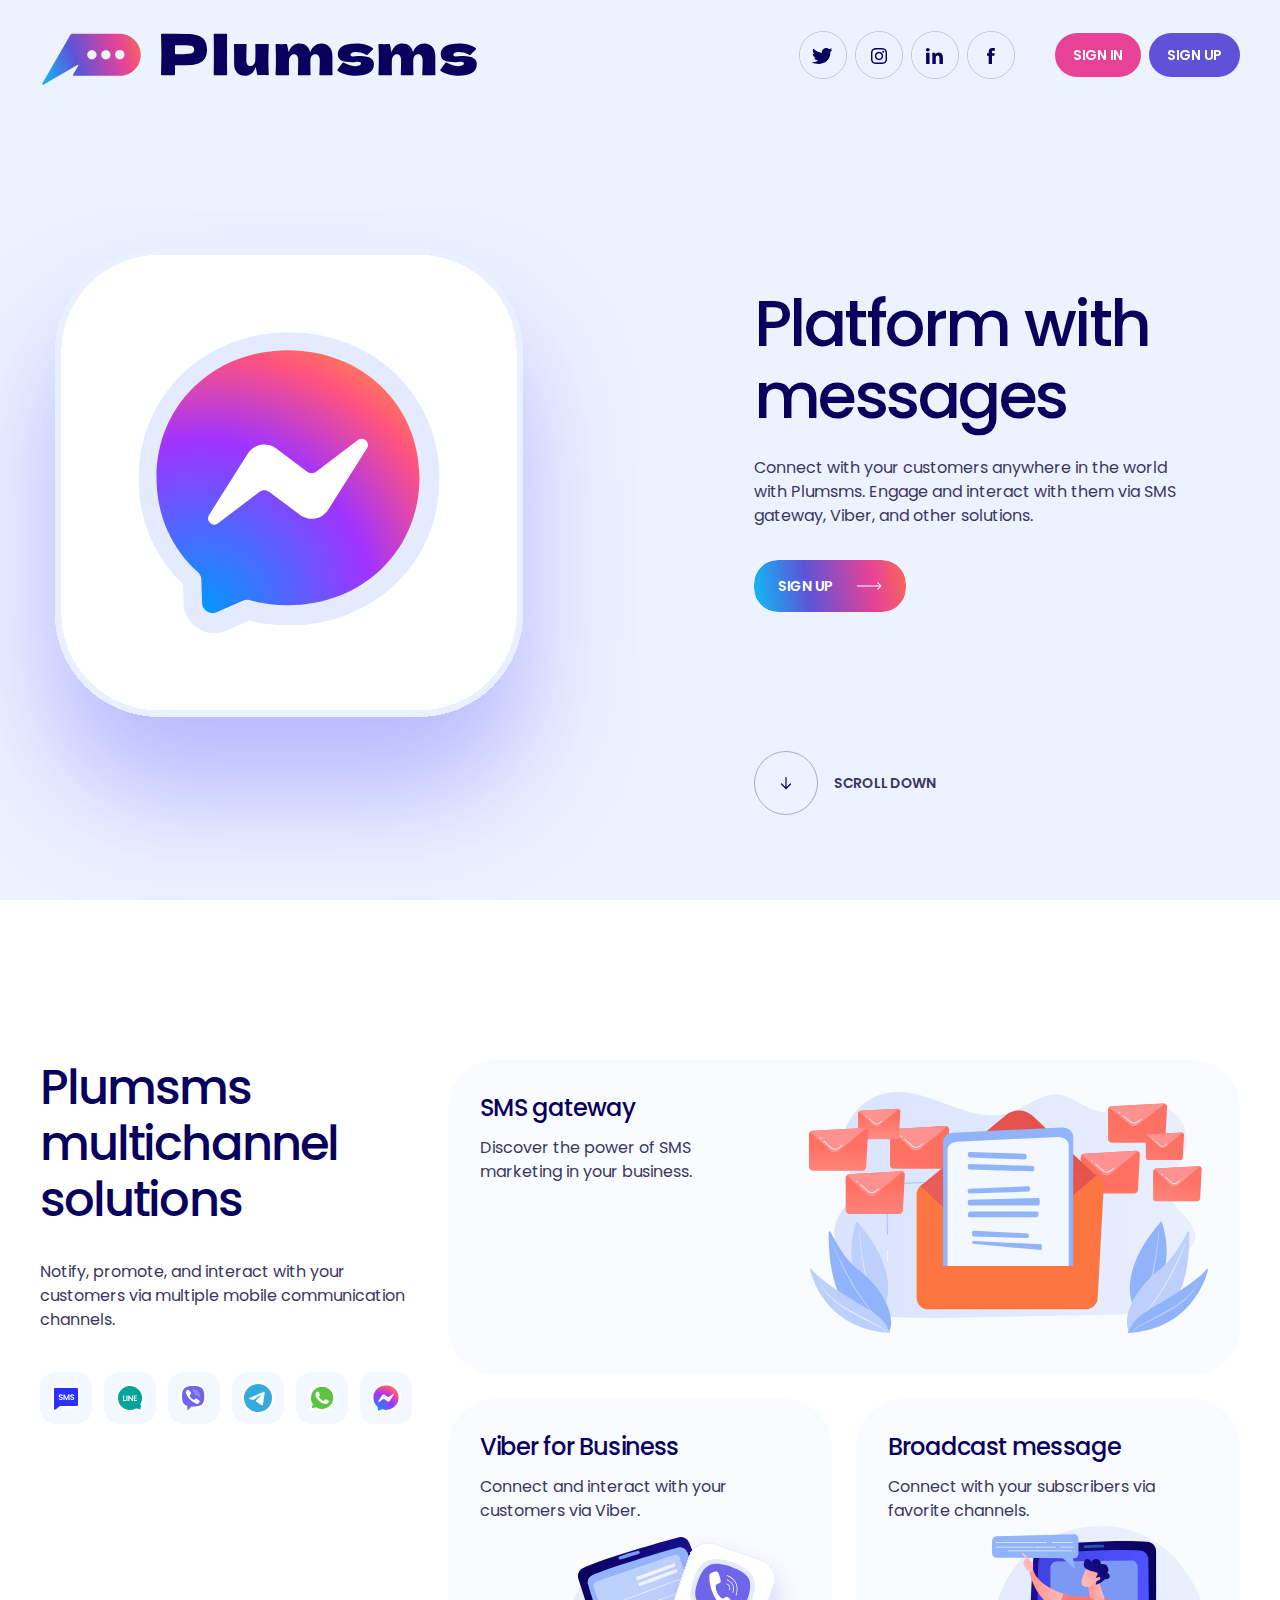
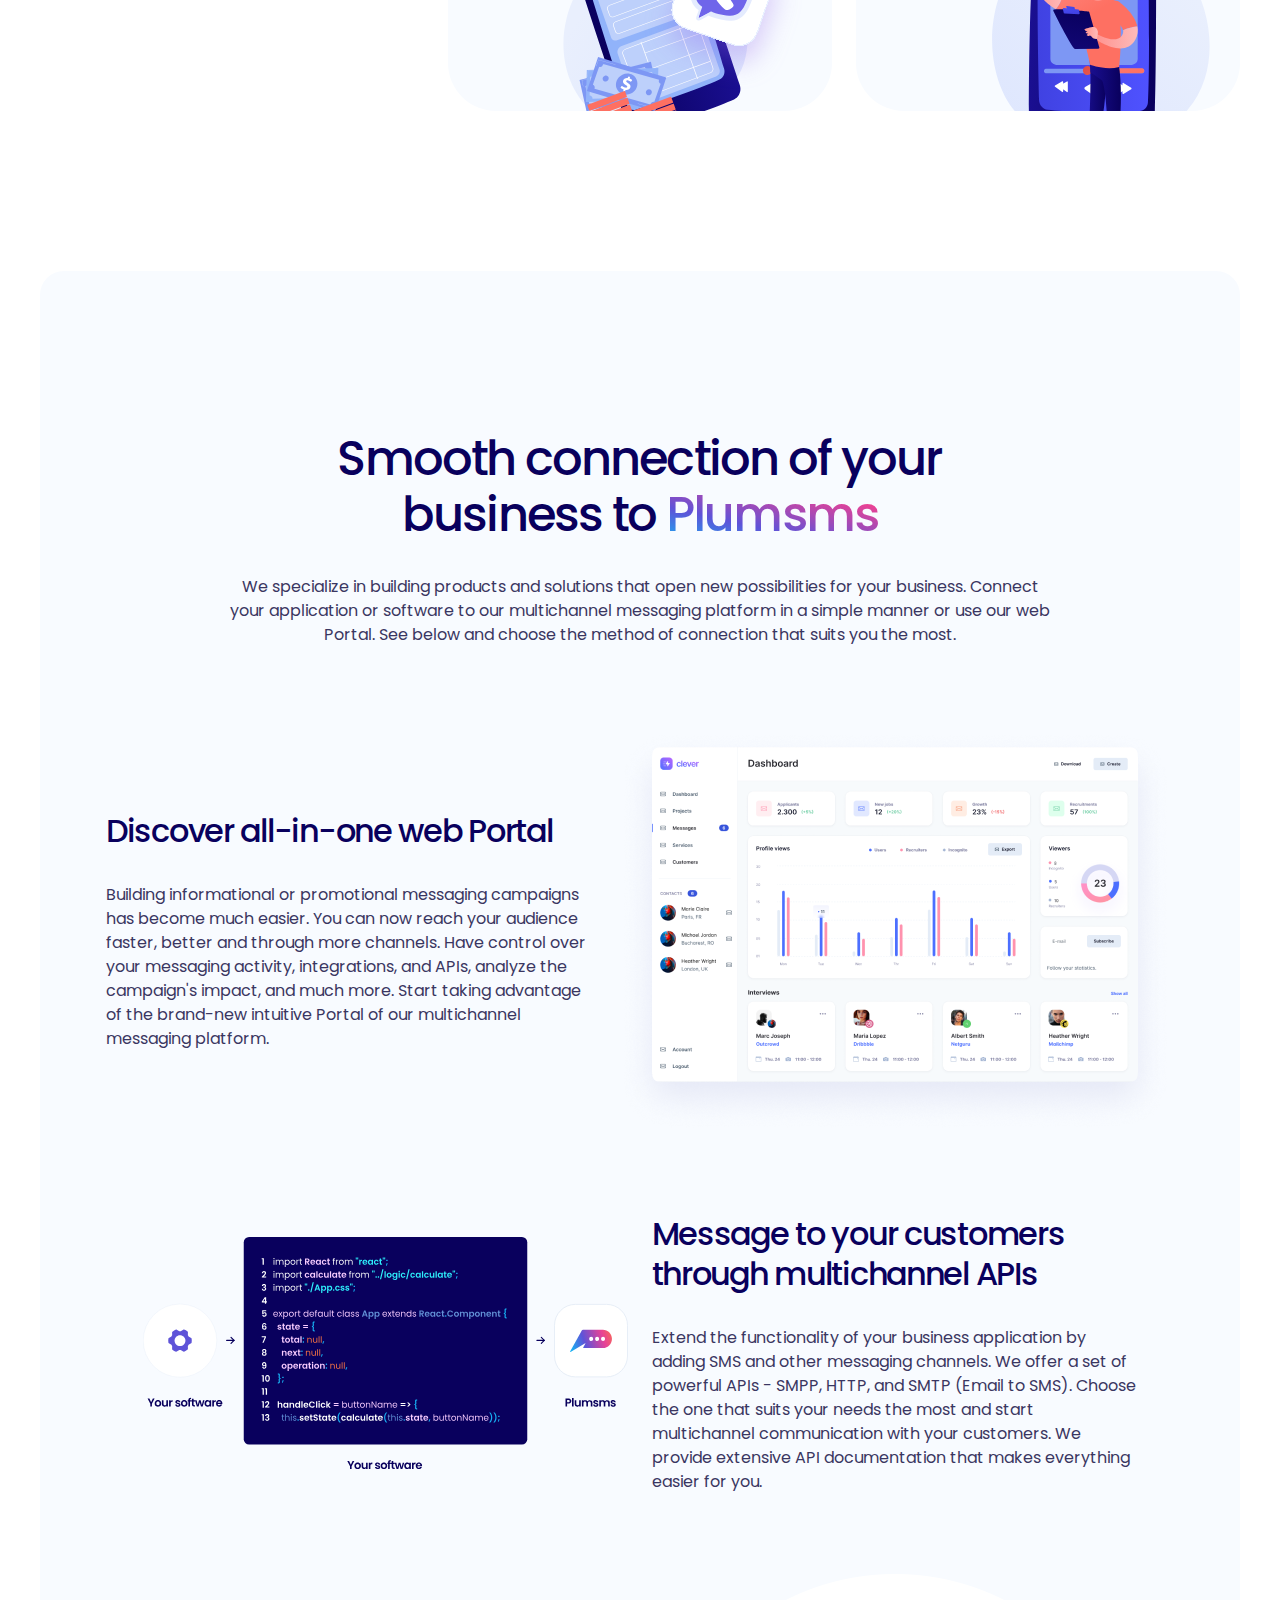
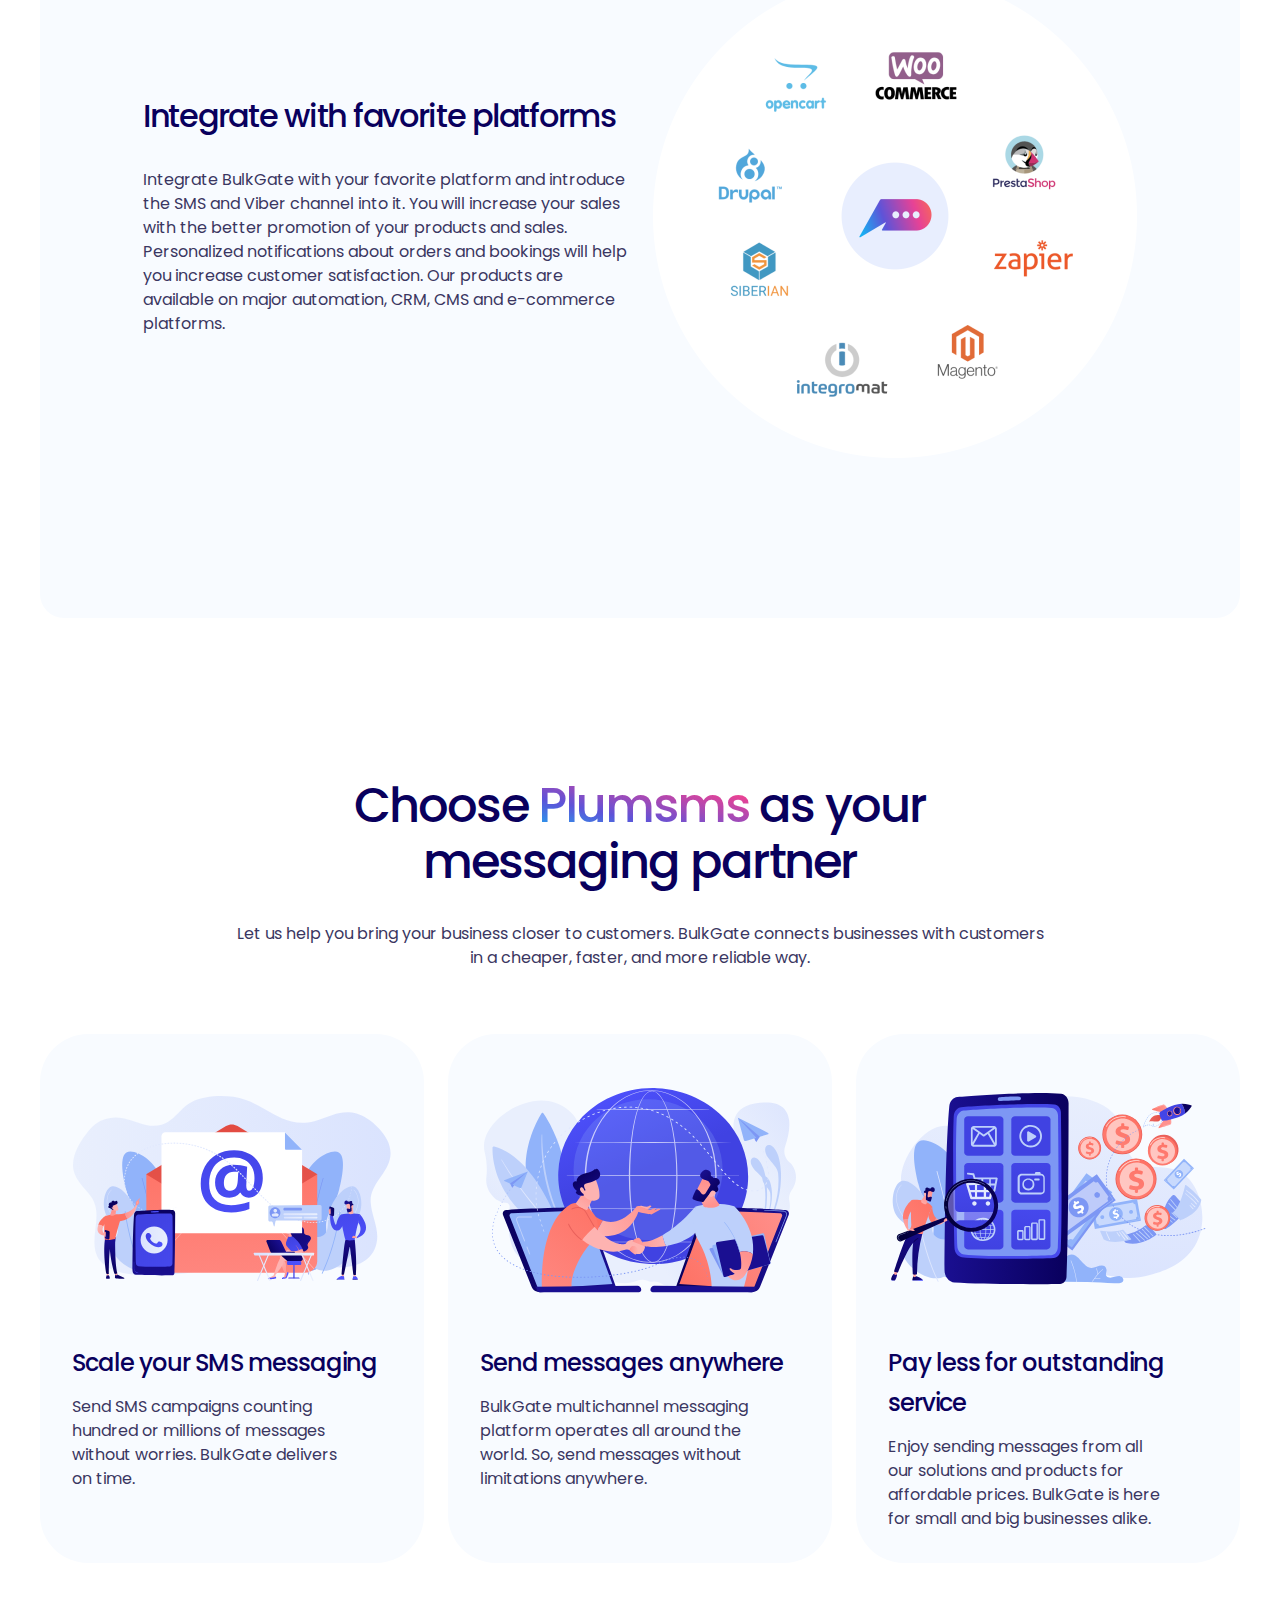
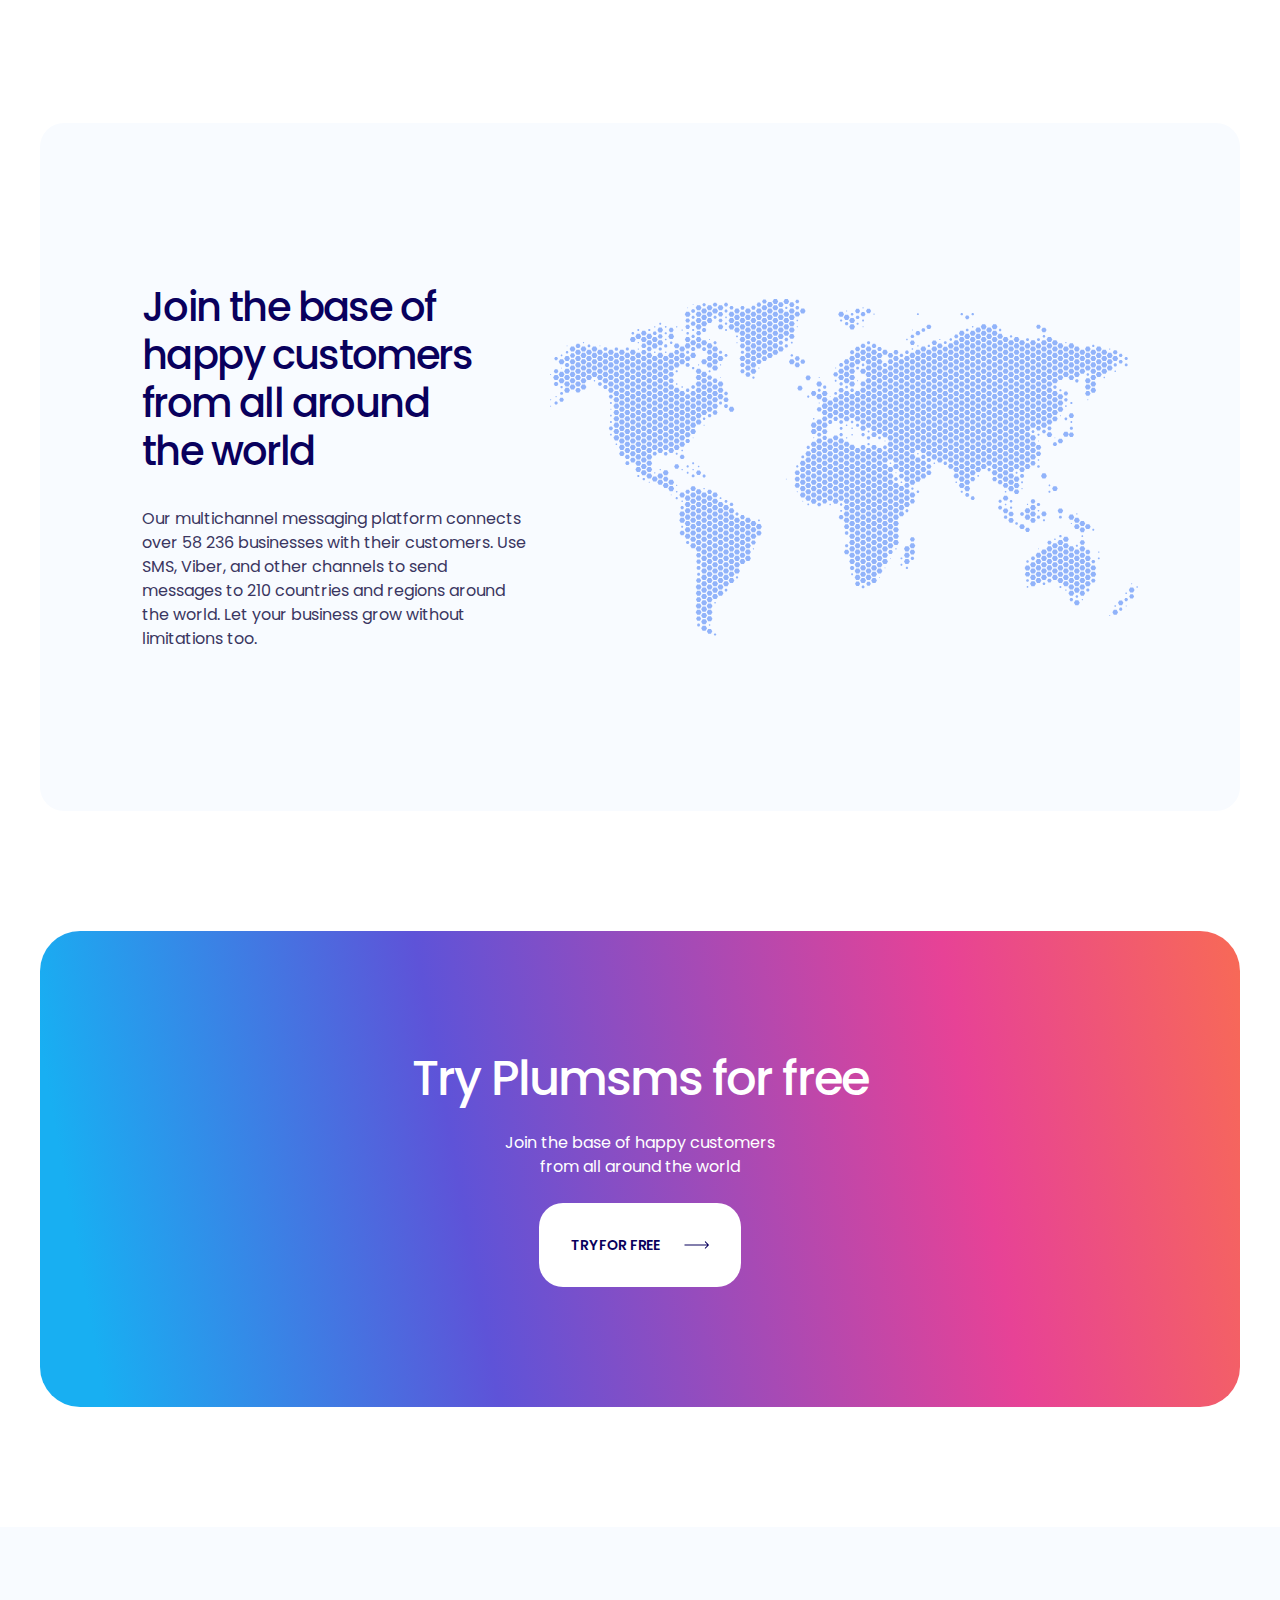
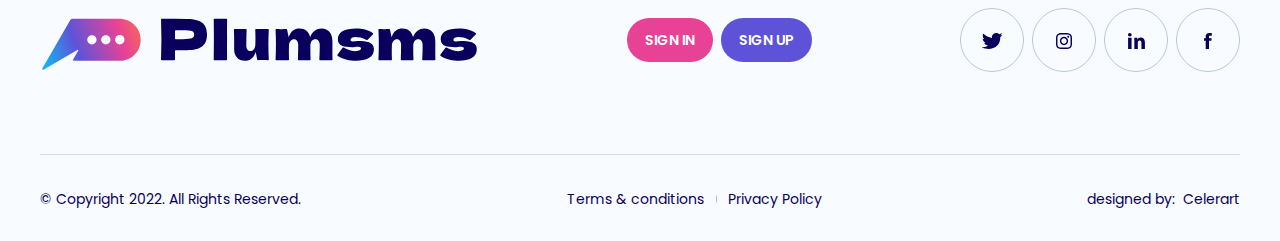
==== commit f5444ecc: "8" ====
--- a/app/index.html
+++ b/app/index.html
@@ -10,10 +10,11 @@
 </head>
 
 <body>
+<div id="point"></div>
 <header class="header">
-  <div class="contsiner">
+  <div class="container">
     <nav class="menu">
-      <a class="logo" href="#">
+      <a class="logo header-logo" href="index.html">
         <img src="images/logo.svg" alt="Logo">
       </a>
       <ul class="menu__social">
@@ -84,11 +85,14 @@
           </a>
         </li>
       </ul>
+      <button class="burger">
+        <img src="images/burger.svg" alt="Burger">
+      </button>
     </nav>
   </div>
 </header>
 <main class="main">
-  <section class="hero" id="hero">
+  <section class="hero">
     <div class="container">
       <div class="hero__wrapper">
         <div class="hero__content">
@@ -108,7 +112,10 @@
               </div>
             </div>
           </a>
-          <a class="hero__scroll" href="#">
+          <div class="rv-wrap">
+            <img src="images/hero.svg" alt="Hero">
+          </div>
+          <a class="hero__scroll" href="#solutions">
             <div class="hero__scroll-wrapper">
               <div class="hero__scroll-slime">
                 <div class="hero__scroll-box">
@@ -132,7 +139,7 @@
       </div>
     </div>
   </section>
-  <section class="solutions">
+  <section class="solutions" id="solutions">
     <div class="container">
       <div class="solutions__wrapper">
         <div class="solutions__info">
@@ -307,7 +314,7 @@
             <img src="images/business1.png" alt="Business">
           </div>
         </div>
-        <div class="business__box">
+        <div class="business__box second-box">
           <div class="business__box-img">
             <img src="images/business2.svg" alt="Business">
           </div>
@@ -404,7 +411,7 @@
 <footer class="footer">
   <div class="container">
     <div class="footer__main">
-      <a class="logo footer-logo" href="#hero">
+      <a class="logo footer-logo" href="#point">
         <img src="images/logo.svg" alt="Logo">
       </a>
       <ul class="menu__control">
@@ -494,7 +501,7 @@
       </ul>
       <div class="footer__copy-designed">
         <p>designed by:</p>
-        <a href="#">
+        <a href="https://celerart.com/" target="_blank">
           <span>Celerart</span>
         </a>
       </div>
--- a/app/css/style.min.css
+++ b/app/css/style.min.css
@@ -1,3 +1,3 @@
-@import url("https://fonts.googleapis.com/css2?family=Poppins:wght@400;500;600&display=swap");.header{position:absolute;left:0;right:0;top:22px;z-index:30}.header .menu{display:-webkit-box;display:-ms-flexbox;display:flex;-webkit-box-align:center;-ms-flex-align:center;align-items:center;-webkit-box-pack:justify;-ms-flex-pack:justify;justify-content:space-between;margin:0 auto;padding:0 20px;max-width:1240px}.menu__control{display:-webkit-box;display:-ms-flexbox;display:flex}.menu__social{display:-webkit-box;display:-ms-flexbox;display:flex;margin-right:40px;margin-left:auto}.menu__social li a{display:-webkit-box;display:-ms-flexbox;display:flex;-webkit-box-align:center;-ms-flex-align:center;align-items:center;-webkit-box-pack:center;-ms-flex-pack:center;justify-content:center;width:48px;height:48px;overflow:hidden;border:1px solid #bcc5d7;border-radius:50%}.menu__social li a .menu__social-slime{margin-top:auto;height:96px;-webkit-transform:translateY(0);-ms-transform:translateY(0);transform:translateY(0);-webkit-transition:all 0.4s;-o-transition:all 0.4s;transition:all 0.4s}.menu__social li a .menu__social-block{display:-webkit-box;display:-ms-flexbox;display:flex;-webkit-box-align:center;-ms-flex-align:center;align-items:center;-webkit-box-pack:center;-ms-flex-pack:center;justify-content:center;width:48px;height:48px}.menu__social li a:hover .menu__social-slime{-webkit-transform:translateY(-50%);-ms-transform:translateY(-50%);transform:translateY(-50%)}.menu__social li+li{margin-left:8px}.footer{padding-top:80px;background-color:#f8fbff}.footer__main{display:-webkit-box;display:-ms-flexbox;display:flex;-webkit-box-align:center;-ms-flex-align:center;align-items:center;-webkit-box-pack:justify;-ms-flex-pack:justify;justify-content:space-between;padding-bottom:82px;border-bottom:1px solid rgba(9,0,93,0.12)}.footer__social{margin-right:0;margin-left:0}.footer__social .menu__social-slime{height:128px !important}.footer__social .menu__social-block{width:64px !important;height:64px !important}.footer__social li a{width:64px;height:64px}.footer__copy{display:-webkit-box;display:-ms-flexbox;display:flex;-webkit-box-align:center;-ms-flex-align:center;align-items:center;-webkit-box-pack:justify;-ms-flex-pack:justify;justify-content:space-between;padding:34px 0 32px}.footer__copy p{font-size:14px;line-height:20px;color:#09005d}.footer__copy a{display:block;font-size:14px;line-height:20px;text-decoration:none;color:#09005d}.footer__copy a span{width:calc(100%);font-size:14px;line-height:20px;color:#09005d;background-image:-o-linear-gradient(transparent calc(100% - 1px), #5e53d8 1px);background-image:linear-gradient(transparent calc(100% - 1px), #5e53d8 1px);background-size:0 93%;background-repeat:no-repeat;-webkit-transition:all 0.4s;-o-transition:all 0.4s;transition:all 0.4s}.footer__copy a:hover span{color:#5e53d8;background-size:100% 93%}.footer__copy ul{display:-webkit-box;display:-ms-flexbox;display:flex}.footer__copy ul li+li{position:relative;margin-left:24px}.footer__copy ul li+li::after{content:"";position:absolute;left:-12px;top:50%;width:1px;height:7px;background-color:rgba(9,0,93,0.25);-webkit-transform:translateY(-50%);-ms-transform:translateY(-50%);transform:translateY(-50%)}.footer__copy-designed{display:-webkit-box;display:-ms-flexbox;display:flex}.footer__copy-designed a{margin-left:8px;font-size:14px;line-height:20px;color:#09005d}html{-webkit-box-sizing:border-box;box-sizing:border-box}*,*::after,*::before{-webkit-box-sizing:inherit;box-sizing:inherit}ul,ol{padding:0}body,h1,h2,h3,h4,h5,h6,p,ul,ol,li,figure,figcaption,blockquote,dl,dd{margin:0}ul{list-style:none}img{display:block;max-width:100%}a{display:block;text-decoration:none;color:inherit}input,button,textarea,select{font:inherit}body{position:relative;overflow-y:scroll;font-family:"Poppins", sans-serif;font-weight:400;font-size:16px;line-height:24px;color:#3a3661;background-color:#fff;cursor:default;scroll-behavior:smooth}.container{margin:0 auto;padding:0 20px;max-width:1240px}h2{font-weight:500;font-size:48px;line-height:56px;letter-spacing:-0.04em;color:#09005d}h2 span{-webkit-text-fill-color:transparent;text-fill-color:transparent;background-image:-o-linear-gradient(77.27deg, #18aff2 5.08%, #5e53d8 35.73%, #e74296 76.59%, #fd7642 107.24%);background-image:linear-gradient(12.73deg, #18aff2 5.08%, #5e53d8 35.73%, #e74296 76.59%, #fd7642 107.24%);-webkit-background-clip:text;background-clip:text}.rv-button{position:relative;display:-webkit-box;display:-ms-flexbox;display:flex;-webkit-box-align:center;-ms-flex-align:center;align-items:center;-webkit-box-pack:center;-ms-flex-pack:center;justify-content:center;margin:0;padding:0 32px;width:-webkit-fit-content;width:-moz-fit-content;width:fit-content;height:84px;overflow:hidden;border:none;border-radius:24px;background-color:#fff;cursor:pointer}.rv-button__try{background-color:#fff;-webkit-transition:all 0.4s;-o-transition:all 0.4s;transition:all 0.4s}.rv-button__try .rv-button__slime-wrapper{margin-top:auto;height:168px;-webkit-transform:translateY(0);-ms-transform:translateY(0);transform:translateY(0);-webkit-transition:all 0.4s;-o-transition:all 0.4s;transition:all 0.4s}.rv-button__try .rv-button__slime{display:-webkit-box;display:-ms-flexbox;display:flex;-webkit-box-align:center;-ms-flex-align:center;align-items:center;-webkit-box-pack:center;-ms-flex-pack:center;justify-content:center;height:84px}.rv-button__try:hover{background-color:#f8fbff}.rv-button__try:hover .rv-button__slime-wrapper{-webkit-transform:translateY(-50%);-ms-transform:translateY(-50%);transform:translateY(-50%)}.rv-button__hero{position:relative;z-index:2;padding:0 24px;height:52px;-webkit-transition:all 0.4s;-o-transition:all 0.4s;transition:all 0.4s}.rv-button__hero::after,.rv-button__hero::before{content:"";position:absolute;left:0;top:0;z-index:-1;width:100%;height:52px;border-radius:24px;background-image:-o-linear-gradient(10.27deg, #18aff2 5.08%, #5e53d8 35.73%, #e74296 76.59%, #fd7642 107.24%);background-image:linear-gradient(79.73deg, #18aff2 5.08%, #5e53d8 35.73%, #e74296 76.59%, #fd7642 107.24%);-webkit-transition:all 0.4s;-o-transition:all 0.4s;transition:all 0.4s}.rv-button__hero::before{opacity:0;background-image:-o-linear-gradient(10.27deg, #18f2f2 5.08%, #8176ff 39.13%, #ff6db8 73.19%, #ff946a 107.24%);background-image:linear-gradient(79.73deg, #18f2f2 5.08%, #8176ff 39.13%, #ff6db8 73.19%, #ff946a 107.24%)}.rv-button__hero span{color:#fff !important}.rv-button__hero .rv-button__slime-wrapper{margin-top:auto;height:104px;-webkit-transform:translateY(0);-ms-transform:translateY(0);transform:translateY(0);-webkit-transition:all 0.4s;-o-transition:all 0.4s;transition:all 0.4s}.rv-button__hero .rv-button__slime{display:-webkit-box;display:-ms-flexbox;display:flex;-webkit-box-align:center;-ms-flex-align:center;align-items:center;-webkit-box-pack:center;-ms-flex-pack:center;justify-content:center;height:52px}.rv-button__hero:hover::before{opacity:1}.rv-button__hero:hover::after{opacity:0}.rv-button__hero:hover .rv-button__slime-wrapper{-webkit-transform:translateY(-50%);-ms-transform:translateY(-50%);transform:translateY(-50%)}.rv-button img{display:block}.rv-button span{display:block;margin-right:24px;font-weight:600;font-size:14px;line-height:20px;letter-spacing:-0.02em;text-transform:uppercase;color:#09005d}.rv-button__blue{margin-left:8px;background-color:#5e53d8}.rv-button__blue:hover{background-color:#4a41af}.rv-button__red,.rv-button__blue{padding:0 18px;height:44px;border-radius:40px;background-color:#e74296;-webkit-transition:all 0.4s;-o-transition:all 0.4s;transition:all 0.4s}.rv-button__red .rv-button__slime,.rv-button__blue .rv-button__slime{margin-top:auto;height:88px;-webkit-transform:translateY(0);-ms-transform:translateY(0);transform:translateY(0);-webkit-transition:all 0.4s;-o-transition:all 0.4s;transition:all 0.4s}.rv-button__red span,.rv-button__blue span{display:-webkit-box;display:-ms-flexbox;display:flex;-webkit-box-align:center;-ms-flex-align:center;align-items:center;-webkit-box-pack:center;-ms-flex-pack:center;justify-content:center;margin:0;height:44px;color:#fff !important}.rv-button__red:hover,.rv-button__blue:hover{background-color:#c52f7b}.rv-button__red:hover .rv-button__slime,.rv-button__blue:hover .rv-button__slime{-webkit-transform:translateY(-50%);-ms-transform:translateY(-50%);transform:translateY(-50%)}.hero{position:relative;z-index:2;background-color:#edf2ff}.hero::before{content:"";position:absolute;left:-5%;top:5%;z-index:-1;width:55%;height:100%;background-image:url("../images/hero.svg");background-position:center center;background-size:contain;background-repeat:no-repeat}.hero__scroll{position:absolute;left:0;bottom:85px;display:-webkit-box;display:-ms-flexbox;display:flex;-webkit-box-align:center;-ms-flex-align:center;align-items:center;padding-left:80px;height:64px;overflow:hidden}.hero__scroll::after{content:"";position:absolute;left:0;top:0;width:64px;height:64px;border:1px solid #a9a9c0;border-radius:50%;background-color:transparent}.hero__scroll .hero__scroll-box{display:-webkit-box;display:-ms-flexbox;display:flex;-webkit-box-align:center;-ms-flex-align:center;align-items:center;-webkit-box-pack:center;-ms-flex-pack:center;justify-content:center;margin-right:40px;margin-left:-56px}.hero__scroll .hero__scroll-wrapper{margin-top:auto;height:128px;-webkit-transform:translateY(0);-ms-transform:translateY(0);transform:translateY(0);-webkit-transition:all 0.4s;-o-transition:all 0.4s;transition:all 0.4s}.hero__scroll .hero__scroll-slime{display:-webkit-box;display:-ms-flexbox;display:flex;-webkit-box-align:center;-ms-flex-align:center;align-items:center;height:64px}.hero__scroll span{display:block;font-weight:600;font-size:14px;line-height:20px;letter-spacing:-0.02em;text-transform:uppercase;color:#3a3661}.hero__scroll:hover .hero__scroll-wrapper{-webkit-transform:translateY(-50%);-ms-transform:translateY(-50%);transform:translateY(-50%)}.hero__wrapper{display:-webkit-box;display:-ms-flexbox;display:flex;-webkit-box-align:center;-ms-flex-align:center;align-items:center;-webkit-box-pack:end;-ms-flex-pack:end;justify-content:flex-end;min-height:100vh}.hero__content{position:relative;display:-webkit-box;display:-ms-flexbox;display:flex;-webkit-box-orient:vertical;-webkit-box-direction:normal;-ms-flex-direction:column;flex-direction:column;-webkit-box-pack:center;-ms-flex-pack:center;justify-content:center;width:100%;height:100vh;max-width:486px}.hero__content h1{margin-bottom:24px;max-width:486px;font-weight:500;font-size:64px;line-height:72px;letter-spacing:-0.04em;color:#09005d}.hero__content p{margin-bottom:32px;max-width:431px}.partner{margin:160px 0}.partner h2{margin:0 auto 32px;max-width:622px;text-align:center}.partner p{margin:0 auto 64px;max-width:821px;text-align:center}.partner ul{display:-ms-grid;display:grid;grid-gap:0 24px;-ms-grid-columns:1fr 1fr 1fr;grid-template-columns:1fr 1fr 1fr}.partner ul li{padding:32px;border-radius:48px;background-color:#f8fbff}.partner ul li img{margin-bottom:32px;width:100%;-o-object-fit:contain;object-fit:contain}.partner ul li h4{margin-bottom:12px;font-weight:500;font-size:24px;line-height:40px;letter-spacing:-0.04em;color:#09005d}.partner ul li p{margin:0;max-width:279px;text-align:left}.base{margin:160px 0 120px}.base__wrapper{display:-webkit-box;display:-ms-flexbox;display:flex;-webkit-box-align:center;-ms-flex-align:center;align-items:center;-webkit-box-pack:center;-ms-flex-pack:center;justify-content:center;padding:160px 20px;border-radius:24px;background-color:#f8fbff}.base__content{margin-right:24px;max-width:384px}.base h2{margin-bottom:32px;max-width:350px;font-size:40px;line-height:48px}.try{margin:120px 0}.try__wrapper{display:-webkit-box;display:-ms-flexbox;display:flex;-webkit-box-orient:vertical;-webkit-box-direction:normal;-ms-flex-direction:column;flex-direction:column;-webkit-box-align:center;-ms-flex-align:center;align-items:center;-webkit-box-pack:center;-ms-flex-pack:center;justify-content:center;padding:120px 0;border-radius:40px;background-image:-o-linear-gradient(10.27deg, #18aff2 5.08%, #5e53d8 35.73%, #e74296 76.59%, #fd7642 107.24%);background-image:linear-gradient(79.73deg, #18aff2 5.08%, #5e53d8 35.73%, #e74296 76.59%, #fd7642 107.24%)}.try h2{margin-bottom:24px;color:#fff}.try p{margin-bottom:24px;max-width:296px;text-align:center;color:#fff}.solutions{margin:160px 0}.solutions__wrapper{display:-webkit-box;display:-ms-flexbox;display:flex;-webkit-box-pack:justify;-ms-flex-pack:justify;justify-content:space-between}.solutions__info{margin-right:36px;width:100%;max-width:372px}.solutions__info h2{margin-bottom:32px}.solutions__info ul{display:-webkit-box;display:-ms-flexbox;display:flex;margin-top:40px}.solutions__info ul li+li{margin-left:12px}.solutions__info ul li a svg rect{-webkit-transition:all 0.4s;-o-transition:all 0.4s;transition:all 0.4s}.solutions__info ul li:nth-child(1) a:hover svg rect{fill:#2e30ff}.solutions__info ul li:nth-child(2) a:hover svg rect{fill:#00a49a}.solutions__info ul li:nth-child(3) a:hover svg rect{fill:#6f65ea}.solutions__info ul li:nth-child(4) a:hover svg rect{fill:#34aadf}.solutions__info ul li:nth-child(5) a:hover svg rect{fill:#5bc440}.solutions__info ul li:nth-child(6) a:hover svg rect{fill:#a033ff}.solutions__inner{width:100%}.solutions__inner h4{margin-bottom:12px;font-weight:500;font-size:24px;line-height:32px;letter-spacing:-0.04em;color:#09005d}.solutions__big{display:-webkit-box;display:-ms-flexbox;display:flex;-webkit-box-pack:justify;-ms-flex-pack:justify;justify-content:space-between;margin-bottom:24px;padding:32px;width:100%;border-radius:48px;background-color:#f8fbff}.solutions__big-info{margin-right:36px;max-width:287px}.solutions__small-wrapper{display:-ms-grid;display:grid;grid-gap:0 24px;-ms-grid-columns:1fr 1fr;grid-template-columns:1fr 1fr}.solutions__small{position:relative;z-index:2;padding:32px;min-height:312px;overflow:hidden;border-radius:48px;background-color:#f8fbff}.solutions__small img{position:absolute;right:30px;bottom:-48px;z-index:-1}.solutions__small:last-child img{bottom:-66px}.business{margin:160px 0}.business__wrapper{padding:160px 0;border-radius:24px;background-color:#f8fbff}.business__wrapper h2{margin:0 auto 32px;max-width:696px;text-align:center}.business__text{margin:0 auto 80px;max-width:821px;text-align:center}.business__box{display:-webkit-box;display:-ms-flexbox;display:flex;-webkit-box-align:center;-ms-flex-align:center;align-items:center;-webkit-box-pack:center;-ms-flex-pack:center;justify-content:center;padding:0 20px}.business__box h3{margin-bottom:32px;font-weight:500;font-size:32px;line-height:40px;letter-spacing:-0.04em;color:#09005d}.business__box:not(:last-child){margin-bottom:80px}.business__box:last-child img{max-width:484px}.business .box-second{margin-right:0 !important;margin-left:24px}.business__box-info{margin-right:24px;width:100%;max-width:486px}.intro{display:-webkit-box;display:-ms-flexbox;display:flex;-webkit-box-align:center;-ms-flex-align:center;align-items:center;-webkit-box-pack:center;-ms-flex-pack:center;justify-content:center;padding:0 20px;width:100%;height:100vh;max-width:100%;max-height:100vh}.intro h1{margin-right:41px;min-width:-webkit-fit-content;min-width:-moz-fit-content;min-width:fit-content;font-weight:500;font-size:72px;line-height:72px;letter-spacing:-0.04em;color:#09005d}.intro img{max-width:100%;-o-object-fit:contain;object-fit:contain}.intro .logo{position:absolute;left:0;right:0;top:22px;margin:0 auto;padding:0 20px}.intro .logo img{margin:0 auto}.terms{padding:200px 0}.terms__title{margin-bottom:52px}.terms__wrapper{position:relative;display:-webkit-box;display:-ms-flexbox;display:flex;-webkit-box-pack:justify;-ms-flex-pack:justify;justify-content:space-between}.terms__nav{position:-webkit-sticky;position:sticky;top:30px;padding-top:20px;height:-webkit-fit-content;height:-moz-fit-content;height:fit-content}.terms__nav p{margin-bottom:12px;font-size:14px;line-height:22px}.terms__nav ul li a{font-weight:600;font-size:16px;line-height:24px;color:#09005d}.terms__nav ul li+li{margin-top:16px}.terms__main{width:100%;max-width:894px}.terms__main h2{margin-bottom:24px}.terms__main h2:first-of-type{padding-top:20px}.terms__main h2:not(:first-child){margin-top:56px;padding-top:56px;border-top:1px solid #bcc5d7}.terms__main h3{margin-top:56px;margin-bottom:24px;font-weight:500;font-size:32px;line-height:40px;letter-spacing:-0.04em;color:#09005d}.terms__main p:not(:last-child){margin-bottom:24px}
+@import url("https://fonts.googleapis.com/css2?family=Poppins:wght@400;500;600&display=swap");.header{position:fixed;left:0;right:0;top:22px;z-index:30;-webkit-transition:all 0.4s;-o-transition:all 0.4s;transition:all 0.4s}.header .menu{display:-webkit-box;display:-ms-flexbox;display:flex;-webkit-box-align:center;-ms-flex-align:center;align-items:center;-webkit-box-pack:justify;-ms-flex-pack:justify;justify-content:space-between}@media only screen and (max-width: 830px){.header .menu__social{display:none}}@media only screen and (max-width: 830px){.header .menu__control{display:none}}@media only screen and (max-width: 830px){.header{top:16px}}.burger{display:none;padding:0;border:none;background-color:transparent}@media only screen and (max-width: 830px){.burger{display:block}}@media only screen and (max-width: 1180px){.header-logo{max-width:350px}}@media only screen and (max-width: 999px){.header-logo{max-width:300px}}@media only screen and (max-width: 520px){.header-logo{max-width:225px}}.header--active{top:0;padding:10px 0;background-color:rgba(248,251,255,0.9)}.menu__control{display:-webkit-box;display:-ms-flexbox;display:flex}.menu__social{display:-webkit-box;display:-ms-flexbox;display:flex;margin-right:40px;margin-left:auto}.menu__social li a{display:-webkit-box;display:-ms-flexbox;display:flex;-webkit-box-align:center;-ms-flex-align:center;align-items:center;-webkit-box-pack:center;-ms-flex-pack:center;justify-content:center;width:48px;height:48px;overflow:hidden;border:1px solid #bcc5d7;border-radius:50%}.menu__social li a .menu__social-slime{margin-top:auto;height:96px;-webkit-transform:translateY(0);-ms-transform:translateY(0);transform:translateY(0);-webkit-transition:all 0.4s;-o-transition:all 0.4s;transition:all 0.4s}.menu__social li a .menu__social-block{display:-webkit-box;display:-ms-flexbox;display:flex;-webkit-box-align:center;-ms-flex-align:center;align-items:center;-webkit-box-pack:center;-ms-flex-pack:center;justify-content:center;width:48px;height:48px;background-color:#edf2ff}.menu__social li a:hover .menu__social-slime{-webkit-transform:translateY(-50%);-ms-transform:translateY(-50%);transform:translateY(-50%)}.menu__social li+li{margin-left:8px}.footer{padding-top:80px;background-color:#f8fbff}@media only screen and (max-width: 1180px){.footer .footer-logo{max-width:350px}}@media only screen and (max-width: 999px){.footer .footer-logo{max-width:300px}}@media only screen and (max-width: 890px){.footer .footer-logo{max-width:200px}}@media only screen and (max-width: 820px){.footer .footer-logo{margin-bottom:39px;max-width:100%}}@media only screen and (max-width: 820px){.footer .menu__control{margin-bottom:41px}}.footer .menu__social-block{background-color:transparent !important}.footer__main{display:-webkit-box;display:-ms-flexbox;display:flex;-webkit-box-align:center;-ms-flex-align:center;align-items:center;-webkit-box-pack:justify;-ms-flex-pack:justify;justify-content:space-between;padding-bottom:82px;border-bottom:1px solid rgba(9,0,93,0.12)}@media only screen and (max-width: 999px){.footer__main{padding-bottom:50px}}@media only screen and (max-width: 820px){.footer__main{-webkit-box-orient:vertical;-webkit-box-direction:normal;-ms-flex-direction:column;flex-direction:column;padding-bottom:31px}}.footer__social{margin-right:0;margin-left:0}.footer__social .menu__social-slime{height:128px !important}.footer__social .menu__social-block{width:64px !important;height:64px !important}.footer__social li a{width:64px;height:64px}.footer__copy{display:-webkit-box;display:-ms-flexbox;display:flex;-webkit-box-align:center;-ms-flex-align:center;align-items:center;-webkit-box-pack:justify;-ms-flex-pack:justify;justify-content:space-between;padding:34px 0 32px}.footer__copy p{font-size:14px;line-height:20px;color:#09005d}@media only screen and (max-width: 820px){.footer__copy p{margin-bottom:24px}}.footer__copy a{display:block;font-size:14px;line-height:20px;text-decoration:none;color:#09005d}.footer__copy a span{width:calc(100%);font-size:14px;line-height:20px;color:#09005d;background-image:-o-linear-gradient(transparent calc(100% - 1px), #5e53d8 1px);background-image:linear-gradient(transparent calc(100% - 1px), #5e53d8 1px);background-size:0 93%;background-repeat:no-repeat;-webkit-transition:all 0.4s;-o-transition:all 0.4s;transition:all 0.4s}.footer__copy a:hover span{color:#5e53d8;background-size:100% 93%}.footer__copy ul{display:-webkit-box;display:-ms-flexbox;display:flex}.footer__copy ul li+li{position:relative;margin-left:24px}.footer__copy ul li+li::after{content:"";position:absolute;left:-12px;top:50%;width:1px;height:7px;background-color:rgba(9,0,93,0.25);-webkit-transform:translateY(-50%);-ms-transform:translateY(-50%);transform:translateY(-50%)}@media only screen and (max-width: 820px){.footer__copy ul{margin-bottom:24px}}@media only screen and (max-width: 820px){.footer__copy{-webkit-box-orient:vertical;-webkit-box-direction:normal;-ms-flex-direction:column;flex-direction:column}}.footer__copy-designed{display:-webkit-box;display:-ms-flexbox;display:flex}.footer__copy-designed p{margin:0 !important}.footer__copy-designed a{margin-left:8px;font-size:14px;line-height:20px;color:#09005d}@media only screen and (max-width: 999px){.footer{padding-top:68px}}@media only screen and (max-width: 750px){.footer{padding-top:56px}}html{-webkit-box-sizing:border-box;box-sizing:border-box}*,*::after,*::before{-webkit-box-sizing:inherit;box-sizing:inherit}ul,ol{padding:0}body,h1,h2,h3,h4,h5,h6,p,ul,ol,li,figure,figcaption,blockquote,dl,dd{margin:0}ul{list-style:none}img{display:block;max-width:100%}a{display:block;text-decoration:none;color:inherit}input,button,textarea,select{font:inherit}body{position:relative;overflow-y:scroll;font-family:"Poppins", sans-serif;font-weight:400;font-size:16px;line-height:24px;color:#3a3661;background-color:#fff;cursor:default}.container{margin:0 auto;padding:0 20px;max-width:1240px}h2{font-weight:500;font-size:48px;line-height:56px;letter-spacing:-0.04em;color:#09005d}h2 span{-webkit-text-fill-color:transparent;text-fill-color:transparent;background-image:-o-linear-gradient(77.27deg, #18aff2 5.08%, #5e53d8 35.73%, #e74296 76.59%, #fd7642 107.24%);background-image:linear-gradient(12.73deg, #18aff2 5.08%, #5e53d8 35.73%, #e74296 76.59%, #fd7642 107.24%);-webkit-background-clip:text;background-clip:text}@media only screen and (max-width: 999px){h2{font-size:40px;line-height:48px}}@media only screen and (max-width: 750px){h2{font-size:32px;line-height:40px}}.rv-button{position:relative;display:-webkit-box;display:-ms-flexbox;display:flex;-webkit-box-align:center;-ms-flex-align:center;align-items:center;-webkit-box-pack:center;-ms-flex-pack:center;justify-content:center;margin:0;padding:0 32px;width:-webkit-fit-content;width:-moz-fit-content;width:fit-content;height:84px;overflow:hidden;border:none;border-radius:24px;background-color:#fff;cursor:pointer}.rv-button__try{background-color:#fff;-webkit-transition:all 0.4s;-o-transition:all 0.4s;transition:all 0.4s}.rv-button__try .rv-button__slime-wrapper{margin-top:auto;height:168px;-webkit-transform:translateY(0);-ms-transform:translateY(0);transform:translateY(0);-webkit-transition:all 0.4s;-o-transition:all 0.4s;transition:all 0.4s}.rv-button__try .rv-button__slime{display:-webkit-box;display:-ms-flexbox;display:flex;-webkit-box-align:center;-ms-flex-align:center;align-items:center;-webkit-box-pack:center;-ms-flex-pack:center;justify-content:center;height:84px}.rv-button__try:hover{background-color:#f8fbff}.rv-button__try:hover .rv-button__slime-wrapper{-webkit-transform:translateY(-50%);-ms-transform:translateY(-50%);transform:translateY(-50%)}.rv-button__hero{position:relative;z-index:2;padding:0 24px;height:52px;min-height:52px;-webkit-transition:all 0.4s;-o-transition:all 0.4s;transition:all 0.4s}.rv-button__hero::after,.rv-button__hero::before{content:"";position:absolute;left:0;top:0;z-index:-1;width:100%;height:52px;border-radius:24px;background-image:-o-linear-gradient(10.27deg, #18aff2 5.08%, #5e53d8 35.73%, #e74296 76.59%, #fd7642 107.24%);background-image:linear-gradient(79.73deg, #18aff2 5.08%, #5e53d8 35.73%, #e74296 76.59%, #fd7642 107.24%);-webkit-transition:all 0.4s;-o-transition:all 0.4s;transition:all 0.4s}.rv-button__hero::before{opacity:0;background-image:-o-linear-gradient(10.27deg, #18f2f2 5.08%, #8176ff 39.13%, #ff6db8 73.19%, #ff946a 107.24%);background-image:linear-gradient(79.73deg, #18f2f2 5.08%, #8176ff 39.13%, #ff6db8 73.19%, #ff946a 107.24%)}.rv-button__hero span{color:#fff !important}.rv-button__hero .rv-button__slime-wrapper{margin-top:auto;height:104px;-webkit-transform:translateY(0);-ms-transform:translateY(0);transform:translateY(0);-webkit-transition:all 0.4s;-o-transition:all 0.4s;transition:all 0.4s}.rv-button__hero .rv-button__slime{display:-webkit-box;display:-ms-flexbox;display:flex;-webkit-box-align:center;-ms-flex-align:center;align-items:center;-webkit-box-pack:center;-ms-flex-pack:center;justify-content:center;height:52px}.rv-button__hero:hover::before{opacity:1}.rv-button__hero:hover::after{opacity:0}.rv-button__hero:hover .rv-button__slime-wrapper{-webkit-transform:translateY(-50%);-ms-transform:translateY(-50%);transform:translateY(-50%)}.rv-button img{display:block}.rv-button span{display:block;margin-right:24px;font-weight:600;font-size:14px;line-height:20px;letter-spacing:-0.02em;text-transform:uppercase;color:#09005d}.rv-button__blue{margin-left:8px !important;background-color:#5e53d8 !important}.rv-button__blue:hover{background-color:#4a41af !important}.rv-button__red,.rv-button__blue{padding:0 18px;height:44px;border-radius:40px;background-color:#e74296;-webkit-transition:all 0.4s;-o-transition:all 0.4s;transition:all 0.4s}.rv-button__red .rv-button__slime,.rv-button__blue .rv-button__slime{margin-top:auto;height:88px;-webkit-transform:translateY(0);-ms-transform:translateY(0);transform:translateY(0);-webkit-transition:all 0.4s;-o-transition:all 0.4s;transition:all 0.4s}.rv-button__red span,.rv-button__blue span{display:-webkit-box;display:-ms-flexbox;display:flex;-webkit-box-align:center;-ms-flex-align:center;align-items:center;-webkit-box-pack:center;-ms-flex-pack:center;justify-content:center;margin:0;height:44px;color:#fff !important}.rv-button__red:hover,.rv-button__blue:hover{background-color:#c52f7b}.rv-button__red:hover .rv-button__slime,.rv-button__blue:hover .rv-button__slime{-webkit-transform:translateY(-50%);-ms-transform:translateY(-50%);transform:translateY(-50%)}.rv-wrap{z-index:-1;display:none}.rv-wrap img{margin:0 auto;width:80%}@media only screen and (max-width: 520px){.rv-wrap img{width:100%}}@media only screen and (max-width: 750px){.rv-wrap{display:block}}.hero{position:relative;z-index:2;background-color:#edf2ff}.hero::before{content:"";position:absolute;left:-5%;top:12%;z-index:-1;width:55%;height:100%;background-image:url("../images/hero.svg");background-position:center center;background-size:contain;background-repeat:no-repeat}@media only screen and (max-width: 750px){.hero::before{display:none}}.hero__scroll{position:absolute;left:0;bottom:85px;display:-webkit-box;display:-ms-flexbox;display:flex;-webkit-box-align:center;-ms-flex-align:center;align-items:center;padding-left:80px;height:64px;overflow:hidden}.hero__scroll::after{content:"";position:absolute;left:0;top:0;width:64px;height:64px;border:1px solid #a9a9c0;border-radius:50%;background-color:transparent}.hero__scroll .hero__scroll-box{display:-webkit-box;display:-ms-flexbox;display:flex;-webkit-box-align:center;-ms-flex-align:center;align-items:center;-webkit-box-pack:center;-ms-flex-pack:center;justify-content:center;margin-right:40px;margin-left:-56px}.hero__scroll .hero__scroll-wrapper{margin-top:auto;height:128px;-webkit-transform:translateY(0);-ms-transform:translateY(0);transform:translateY(0);-webkit-transition:all 0.4s;-o-transition:all 0.4s;transition:all 0.4s}.hero__scroll .hero__scroll-slime{display:-webkit-box;display:-ms-flexbox;display:flex;-webkit-box-align:center;-ms-flex-align:center;align-items:center;height:64px}@media only screen and (max-width: 750px){.hero__scroll .hero__scroll-slime span{font-weight:500;letter-spacing:0}}.hero__scroll span{display:block;font-weight:600;font-size:14px;line-height:20px;letter-spacing:-0.02em;text-transform:uppercase;color:#3a3661}.hero__scroll:hover .hero__scroll-wrapper{-webkit-transform:translateY(-50%);-ms-transform:translateY(-50%);transform:translateY(-50%)}@media only screen and (max-width: 750px){.hero__scroll{bottom:35px}}.hero__wrapper{display:-webkit-box;display:-ms-flexbox;display:flex;-webkit-box-align:center;-ms-flex-align:center;align-items:center;-webkit-box-pack:end;-ms-flex-pack:end;justify-content:flex-end;min-height:100vh}.hero__content{position:relative;display:-webkit-box;display:-ms-flexbox;display:flex;-webkit-box-orient:vertical;-webkit-box-direction:normal;-ms-flex-direction:column;flex-direction:column;-webkit-box-pack:center;-ms-flex-pack:center;justify-content:center;width:100%;height:100vh;max-width:486px}.hero__content h1{margin-bottom:24px;max-width:486px;font-weight:500;font-size:64px;line-height:72px;letter-spacing:-0.04em;color:#09005d}@media only screen and (max-width: 999px){.hero__content h1{font-size:54px;line-height:62px}}@media only screen and (max-width: 750px){.hero__content h1{margin-bottom:16px;max-width:100%;font-size:40px;line-height:48px}}.hero__content p{margin-bottom:32px;max-width:431px}@media only screen and (max-width: 750px){.hero__content p{margin-bottom:16px;max-width:100%}}@media only screen and (max-width: 999px){.hero__content{max-width:400px}}@media only screen and (max-width: 840px){.hero__content{max-width:350px}}@media only screen and (max-width: 750px){.hero__content{-webkit-box-pack:start;-ms-flex-pack:start;justify-content:flex-start;padding-top:90px;max-width:100%}}.partner{margin:160px 0}.partner h2{margin:0 auto 32px;max-width:622px;text-align:center}@media only screen and (max-width: 1180px){.partner h2{margin:0 auto 28px}}@media only screen and (max-width: 999px){.partner h2{margin:0 auto 24px}}.partner p{margin:0 auto 64px;max-width:821px;text-align:center}@media only screen and (max-width: 1180px){.partner p{margin:0 auto 50px}}@media only screen and (max-width: 999px){.partner p{margin:0 auto 40px}}.partner ul{display:-ms-grid;display:grid;grid-gap:0 24px;-ms-grid-columns:1fr 1fr 1fr;grid-template-columns:1fr 1fr 1fr}.partner ul li{padding:32px;border-radius:48px;background-color:#f8fbff}.partner ul li img{margin-bottom:32px;width:100%;-o-object-fit:contain;object-fit:contain}@media only screen and (max-width: 999px){.partner ul li img{margin-bottom:24px}}@media only screen and (max-width: 900px){.partner ul li img{margin:0 auto 24px;max-width:400px}}.partner ul li h4{margin-bottom:12px;font-weight:500;font-size:24px;line-height:40px;letter-spacing:-0.04em;color:#09005d}@media only screen and (max-width: 1180px){.partner ul li h4{font-size:20px;line-height:28px}}@media only screen and (max-width: 999px){.partner ul li h4{font-size:18px;line-height:26px}}.partner ul li p{margin:0;max-width:279px;text-align:left}@media only screen and (max-width: 900px){.partner ul li p{max-width:100%}}@media only screen and (max-width: 1180px){.partner ul li{padding:24px}}@media only screen and (max-width: 900px){.partner ul{grid-gap:24px 0;-ms-grid-columns:1fr;grid-template-columns:1fr}}@media only screen and (max-width: 1180px){.partner{margin:120px 0}}@media only screen and (max-width: 999px){.partner{margin:90px 0}}@media only screen and (max-width: 750px){.partner{margin:64px 0}}.base{margin:160px 0 120px}.base__wrapper{display:-webkit-box;display:-ms-flexbox;display:flex;-webkit-box-align:center;-ms-flex-align:center;align-items:center;-webkit-box-pack:center;-ms-flex-pack:center;justify-content:center;padding:160px 20px;border-radius:24px;background-color:#f8fbff}@media only screen and (max-width: 1180px){.base__wrapper{padding:120px 20px}}@media only screen and (max-width: 999px){.base__wrapper{padding:90px 20px}}@media only screen and (max-width: 800px){.base__wrapper{-webkit-box-orient:vertical;-webkit-box-direction:normal;-ms-flex-direction:column;flex-direction:column}}@media only screen and (max-width: 750px){.base__wrapper{padding:64px 20px}}.base__content{margin-right:24px;max-width:384px}@media only screen and (max-width: 850px){.base__content{margin-right:15px;max-width:340px}}@media only screen and (max-width: 800px){.base__content{margin-right:0;margin-bottom:24px;max-width:100%}}.base h2{margin-bottom:32px;max-width:350px;font-size:40px;line-height:48px}@media only screen and (max-width: 999px){.base h2{margin-bottom:24px;max-width:100%;font-size:34px;line-height:42px}}@media only screen and (max-width: 750px){.base h2{margin-bottom:16px;font-size:28px;line-height:36px}}@media only screen and (max-width: 1180px){.base{margin:120px 0}}@media only screen and (max-width: 999px){.base{margin:90px 0}}@media only screen and (max-width: 750px){.base{margin:64px 0}}.try{margin:120px 0}.try__wrapper{display:-webkit-box;display:-ms-flexbox;display:flex;-webkit-box-orient:vertical;-webkit-box-direction:normal;-ms-flex-direction:column;flex-direction:column;-webkit-box-align:center;-ms-flex-align:center;align-items:center;-webkit-box-pack:center;-ms-flex-pack:center;justify-content:center;padding:120px 0;border-radius:40px;background-image:-o-linear-gradient(10.27deg, #18aff2 5.08%, #5e53d8 35.73%, #e74296 76.59%, #fd7642 107.24%);background-image:linear-gradient(79.73deg, #18aff2 5.08%, #5e53d8 35.73%, #e74296 76.59%, #fd7642 107.24%)}@media only screen and (max-width: 999px){.try__wrapper{padding:96px 20px}}.try h2{margin-bottom:24px;text-align:center;color:#fff}@media only screen and (max-width: 750px){.try h2{margin-bottom:16px}}.try p{margin-bottom:24px;max-width:296px;text-align:center;color:#fff}@media only screen and (max-width: 750px){.try p{margin-bottom:16px}}@media only screen and (max-width: 999px){.try{margin:90px 0}}@media only screen and (max-width: 750px){.try{margin:64px 0}}.solutions{margin:0 0 160px;padding-top:160px}.solutions__wrapper{display:-webkit-box;display:-ms-flexbox;display:flex;-webkit-box-pack:justify;-ms-flex-pack:justify;justify-content:space-between}@media only screen and (max-width: 999px){.solutions__wrapper{-webkit-box-orient:vertical;-webkit-box-direction:normal;-ms-flex-direction:column;flex-direction:column}}.solutions__info{margin-right:36px;width:100%;max-width:372px}.solutions__info h2{margin-bottom:32px}@media only screen and (max-width: 1180px){.solutions__info h2{margin-bottom:28px}}@media only screen and (max-width: 999px){.solutions__info h2{margin-bottom:24px}}.solutions__info ul{display:-webkit-box;display:-ms-flexbox;display:flex;margin-top:40px;height:-webkit-fit-content;height:-moz-fit-content;height:fit-content}.solutions__info ul li{margin-bottom:12px}.solutions__info ul li:not(:last-child){margin-right:12px}@media only screen and (max-width: 750px){.solutions__info ul li:not(:last-child){margin-right:8px}}@media only screen and (max-width: 520px){.solutions__info ul li:not(:last-child){margin-right:4px}}.solutions__info ul li a{display:block;width:52px;height:52px}.solutions__info ul li a svg rect{-webkit-transition:all 0.4s;-o-transition:all 0.4s;transition:all 0.4s}.solutions__info ul li:nth-child(1) a:hover svg rect{fill:#2e30ff}.solutions__info ul li:nth-child(2) a:hover svg rect{fill:#00a49a}.solutions__info ul li:nth-child(3) a:hover svg rect{fill:#6f65ea}.solutions__info ul li:nth-child(4) a:hover svg rect{fill:#34aadf}.solutions__info ul li:nth-child(5) a:hover svg rect{fill:#5bc440}.solutions__info ul li:nth-child(6) a:hover svg rect{fill:#a033ff}@media only screen and (max-width: 1180px){.solutions__info ul{-ms-flex-wrap:wrap;flex-wrap:wrap}}@media only screen and (max-width: 999px){.solutions__info ul{margin-top:24px;margin-bottom:28px}}@media only screen and (max-width: 1180px){.solutions__info{margin-right:28px;max-width:300px}}@media only screen and (max-width: 999px){.solutions__info{margin-right:0;max-width:100%}}.solutions__inner{width:100%}.solutions__inner h4{margin-bottom:12px;font-weight:500;font-size:24px;line-height:32px;letter-spacing:-0.04em;color:#09005d}.solutions__big{display:-webkit-box;display:-ms-flexbox;display:flex;-webkit-box-pack:justify;-ms-flex-pack:justify;justify-content:space-between;margin-bottom:24px;padding:32px;width:100%;min-height:312px;border-radius:48px;background-color:#f8fbff}.solutions__big .solutions__big-img{display:-webkit-box;display:-ms-flexbox;display:flex;-webkit-box-align:center;-ms-flex-align:center;align-items:center;-webkit-box-pack:center;-ms-flex-pack:center;justify-content:center;min-height:165px}.solutions__big .solutions__big-img img{min-width:280px;min-height:165px}@media only screen and (max-width: 750px){.solutions__big .solutions__big-img img{min-width:220px}}@media only screen and (max-width: 750px){.solutions__big .solutions__big-img{margin-top:20px}}@media only screen and (max-width: 750px){.solutions__big{-webkit-box-orient:vertical;-webkit-box-direction:normal;-ms-flex-direction:column;flex-direction:column;min-height:335px}}.solutions__big-info{margin-right:20px;max-width:220px}.solutions__small-wrapper{display:-ms-grid;display:grid;grid-gap:0 24px;-ms-grid-columns:1fr 1fr;grid-template-columns:1fr 1fr}@media only screen and (max-width: 750px){.solutions__small-wrapper{grid-gap:24px 0;-ms-grid-columns:1fr;grid-template-columns:1fr}}.solutions__small{position:relative;z-index:2;padding:32px;min-height:312px;overflow:hidden;border-radius:48px;background-color:#f8fbff}.solutions__small img{position:absolute;right:30px;bottom:-48px;z-index:-1}@media only screen and (max-width: 1180px){.solutions__small img{right:0;bottom:-60px}}@media only screen and (max-width: 520px){.solutions__small img{right:-30px;bottom:-50px}}.solutions__small:last-child img{bottom:-66px}@media only screen and (max-width: 520px){.solutions__small:last-child img{bottom:-100px}}@media only screen and (max-width: 1180px){.solutions__small{min-height:380px}}@media only screen and (max-width: 999px){.solutions__small{min-height:335px}}@media only screen and (max-width: 1180px){.solutions{margin:0 0 120px;padding-top:120px}}@media only screen and (max-width: 999px){.solutions{margin:0 0 90px;padding-top:90px}}@media only screen and (max-width: 750px){.solutions{margin:0 0 64px}}.business{margin:160px 0}.business__wrapper{padding:160px 20px;border-radius:24px;background-color:#f8fbff}.business__wrapper h2{margin:0 auto 32px;max-width:696px;text-align:center}@media only screen and (max-width: 1180px){.business__wrapper{padding:120px 20px}}@media only screen and (max-width: 999px){.business__wrapper{padding:90px 20px}}@media only screen and (max-width: 750px){.business__wrapper{padding:64px 20px}}.business__text{margin:0 auto 80px;max-width:821px;text-align:center}@media only screen and (max-width: 1180px){.business__text{margin:0 auto 65px}}@media only screen and (max-width: 999px){.business__text{margin:0 auto 56px}}@media only screen and (max-width: 860px){.business .second-box{-webkit-box-orient:vertical;-webkit-box-direction:reverse;-ms-flex-direction:column-reverse;flex-direction:column-reverse}}.business__box{display:-webkit-box;display:-ms-flexbox;display:flex;-webkit-box-align:center;-ms-flex-align:center;align-items:center;-webkit-box-pack:center;-ms-flex-pack:center;justify-content:center}.business__box h3{margin-bottom:32px;font-weight:500;font-size:32px;line-height:40px;letter-spacing:-0.04em;color:#09005d}@media only screen and (max-width: 999px){.business__box h3{margin-bottom:24px;font-size:24px;line-height:32px}}.business__box:not(:last-child){margin-bottom:80px}@media only screen and (max-width: 999px){.business__box:not(:last-child){margin-bottom:56px}}.business__box:last-child img{width:100%;max-width:484px}@media only screen and (max-width: 1180px){.business__box:last-child img{max-width:400px}}@media only screen and (max-width: 860px){.business__box{-webkit-box-orient:vertical;-webkit-box-direction:normal;-ms-flex-direction:column;flex-direction:column}}.business .box-second{margin-right:0 !important;margin-left:24px}@media only screen and (max-width: 860px){.business .box-second{margin-left:0}}.business__box-info{margin-right:24px;width:100%;max-width:486px}@media only screen and (max-width: 860px){.business__box-info p{margin-bottom:24px}}@media only screen and (max-width: 1180px){.business__box-info{max-width:420px}}@media only screen and (max-width: 999px){.business__box-info{max-width:350px}}@media only screen and (max-width: 860px){.business__box-info{margin-right:0;max-width:100%}}@media only screen and (max-width: 1180px){.business{margin:120px 0}}@media only screen and (max-width: 999px){.business{margin:90px 0}}@media only screen and (max-width: 750px){.business{margin:64px 0}}.intro{display:-webkit-box;display:-ms-flexbox;display:flex;-webkit-box-align:center;-ms-flex-align:center;align-items:center;-webkit-box-pack:center;-ms-flex-pack:center;justify-content:center;padding:0 20px;width:100%;height:100vh;max-width:100%;max-height:100vh}.intro h1{margin-right:41px;min-width:-webkit-fit-content;min-width:-moz-fit-content;min-width:fit-content;font-weight:500;font-size:72px;line-height:72px;letter-spacing:-0.04em;color:#09005d}.intro img{max-width:100%;-o-object-fit:contain;object-fit:contain}.intro .logo{position:absolute;left:0;right:0;top:22px;margin:0 auto;padding:0 20px}.intro .logo img{margin:0 auto}.terms{padding:200px 0}.terms__title{margin-bottom:52px}@media only screen and (max-width: 999px){.terms__title{margin-bottom:42px}}@media only screen and (max-width: 750px){.terms__title{margin-bottom:32px}}.terms__wrapper{position:relative;display:-webkit-box;display:-ms-flexbox;display:flex;-webkit-box-pack:justify;-ms-flex-pack:justify;justify-content:space-between}@media only screen and (max-width: 750px){.terms__wrapper{-webkit-box-orient:vertical;-webkit-box-direction:normal;-ms-flex-direction:column;flex-direction:column}}.terms__nav{position:-webkit-sticky;position:sticky;top:10px;padding-top:20px;height:-webkit-fit-content;height:-moz-fit-content;height:fit-content}.terms__nav p{margin-bottom:12px;font-size:14px;line-height:22px}@media only screen and (max-width: 750px){.terms__nav p{color:#bcc5d7}}.terms__nav ul li a{font-weight:600;font-size:16px;line-height:24px;color:#09005d}.terms__nav ul li+li{margin-top:16px}@media only screen and (max-width: 750px){.terms__nav ul li+li{margin-top:24px}}@media only screen and (max-width: 750px){.terms__nav{position:relative;top:0;margin-bottom:30px}}.terms__main{width:100%;max-width:894px}.terms__main h2{margin-bottom:24px}.terms__main h2:first-of-type{padding-top:20px}.terms__main h2:not(:first-child){margin-top:56px;padding-top:56px;border-top:1px solid #bcc5d7}.terms__main h3{margin-top:56px;margin-bottom:24px;font-weight:500;font-size:32px;line-height:40px;letter-spacing:-0.04em;color:#09005d}.terms__main p:not(:last-child){margin-bottom:24px}@media only screen and (max-width: 1180px){.terms{padding:160px 0}}@media only screen and (max-width: 999px){.terms{padding:140px 0}}@media only screen and (max-width: 750px){.terms{padding:120px 0}}
 
 /*# sourceMappingURL=style.min.css.map */
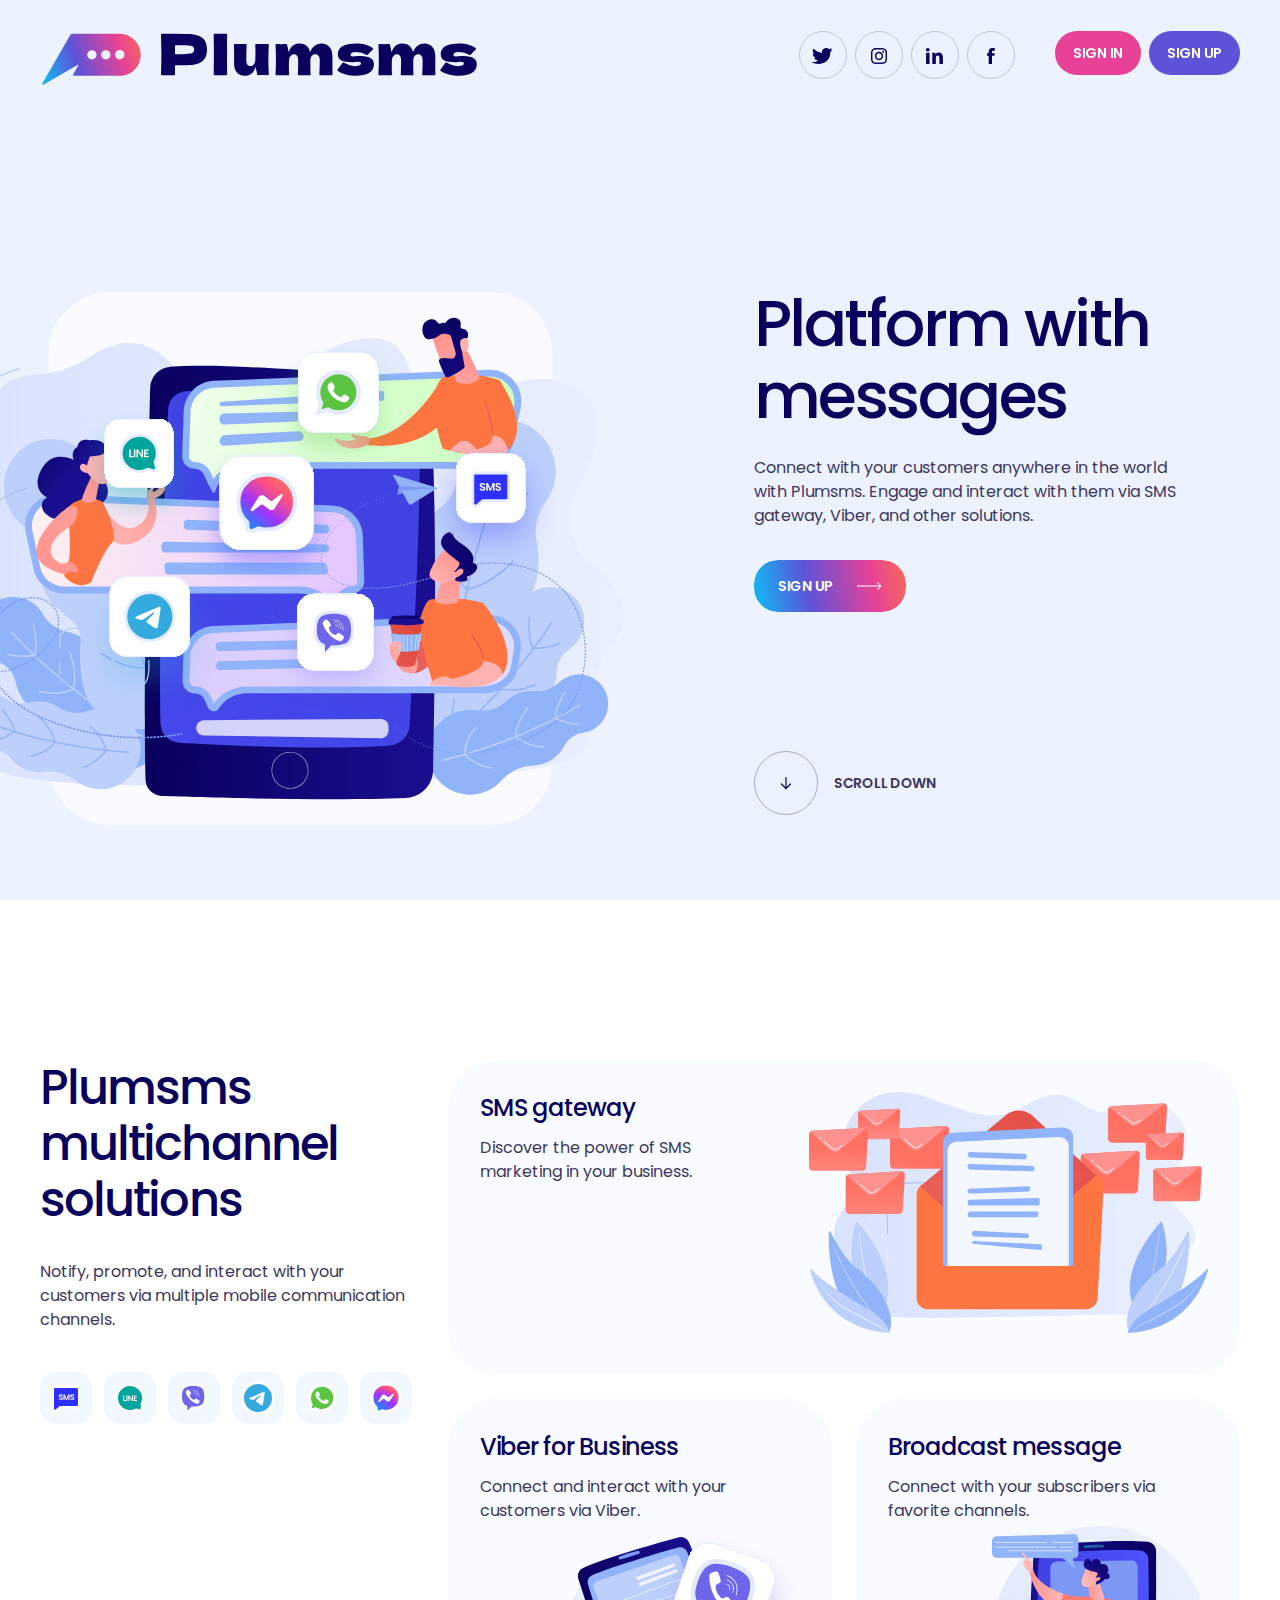
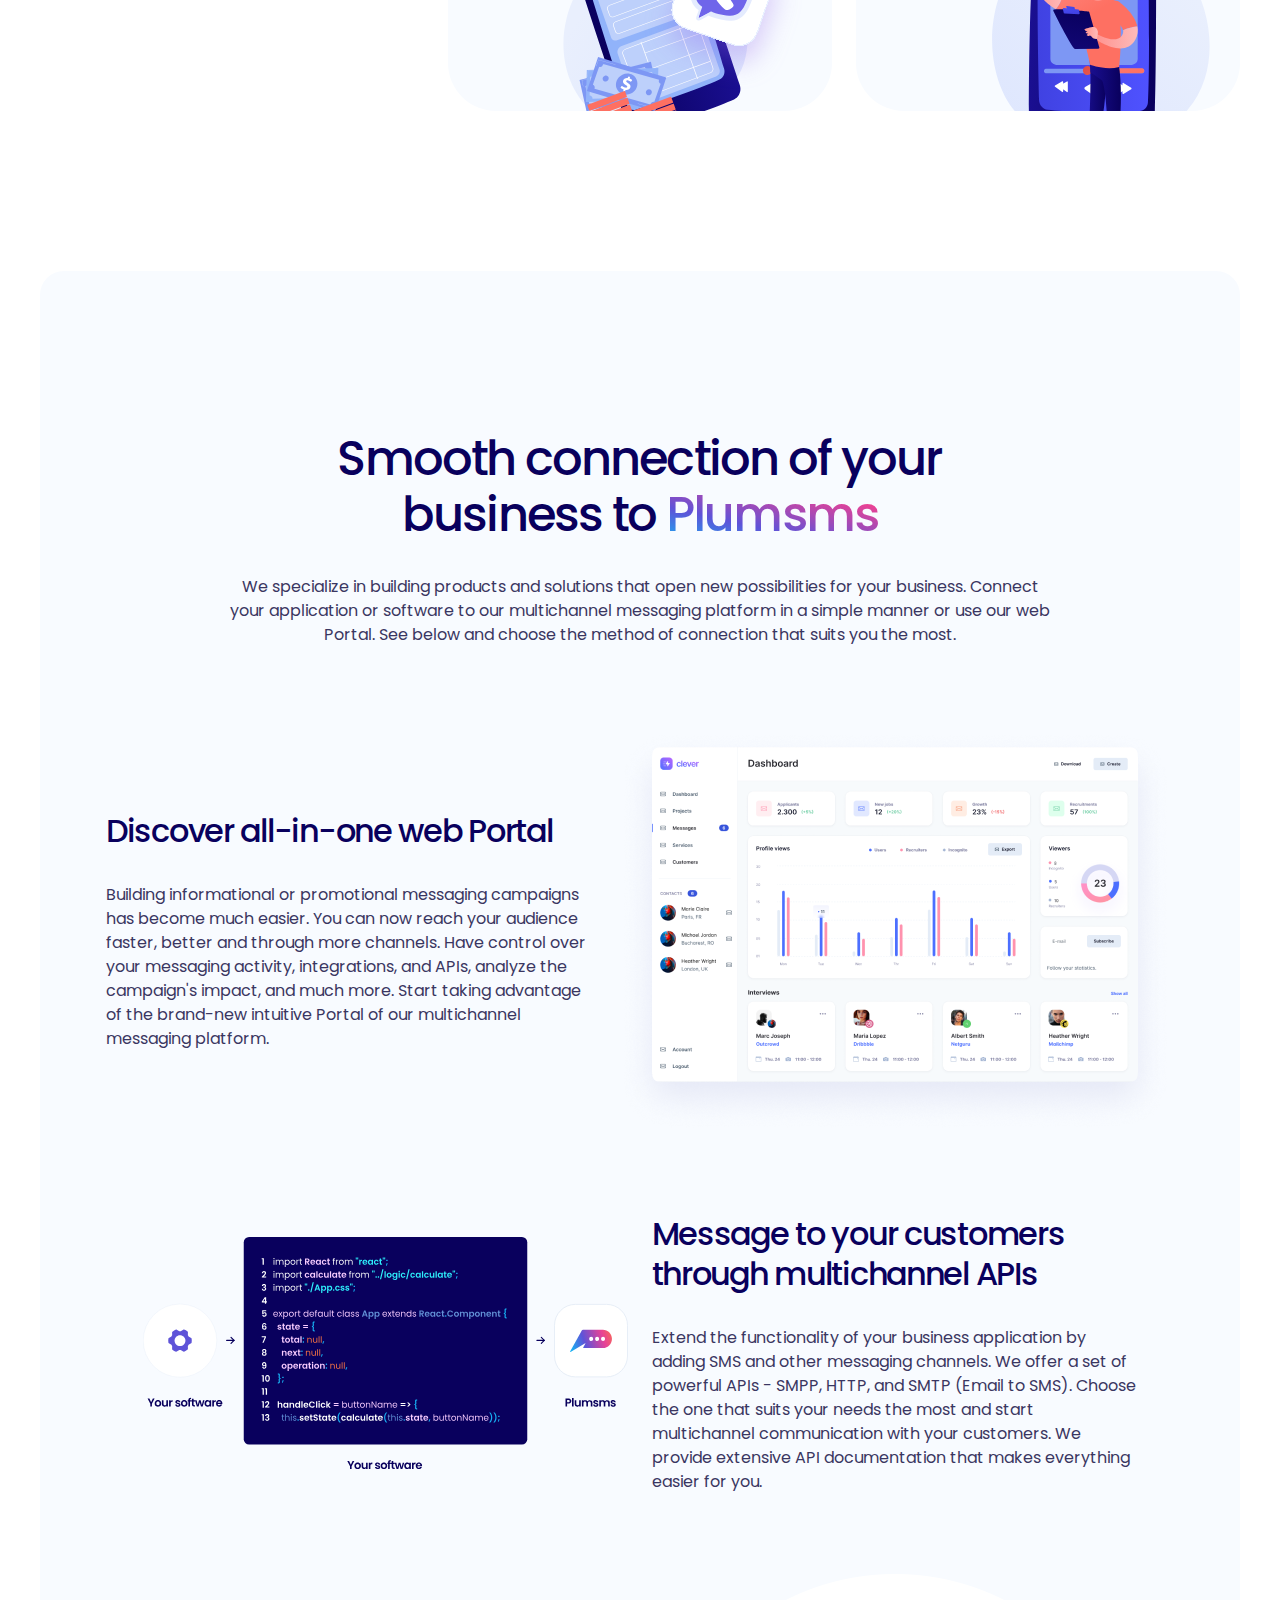
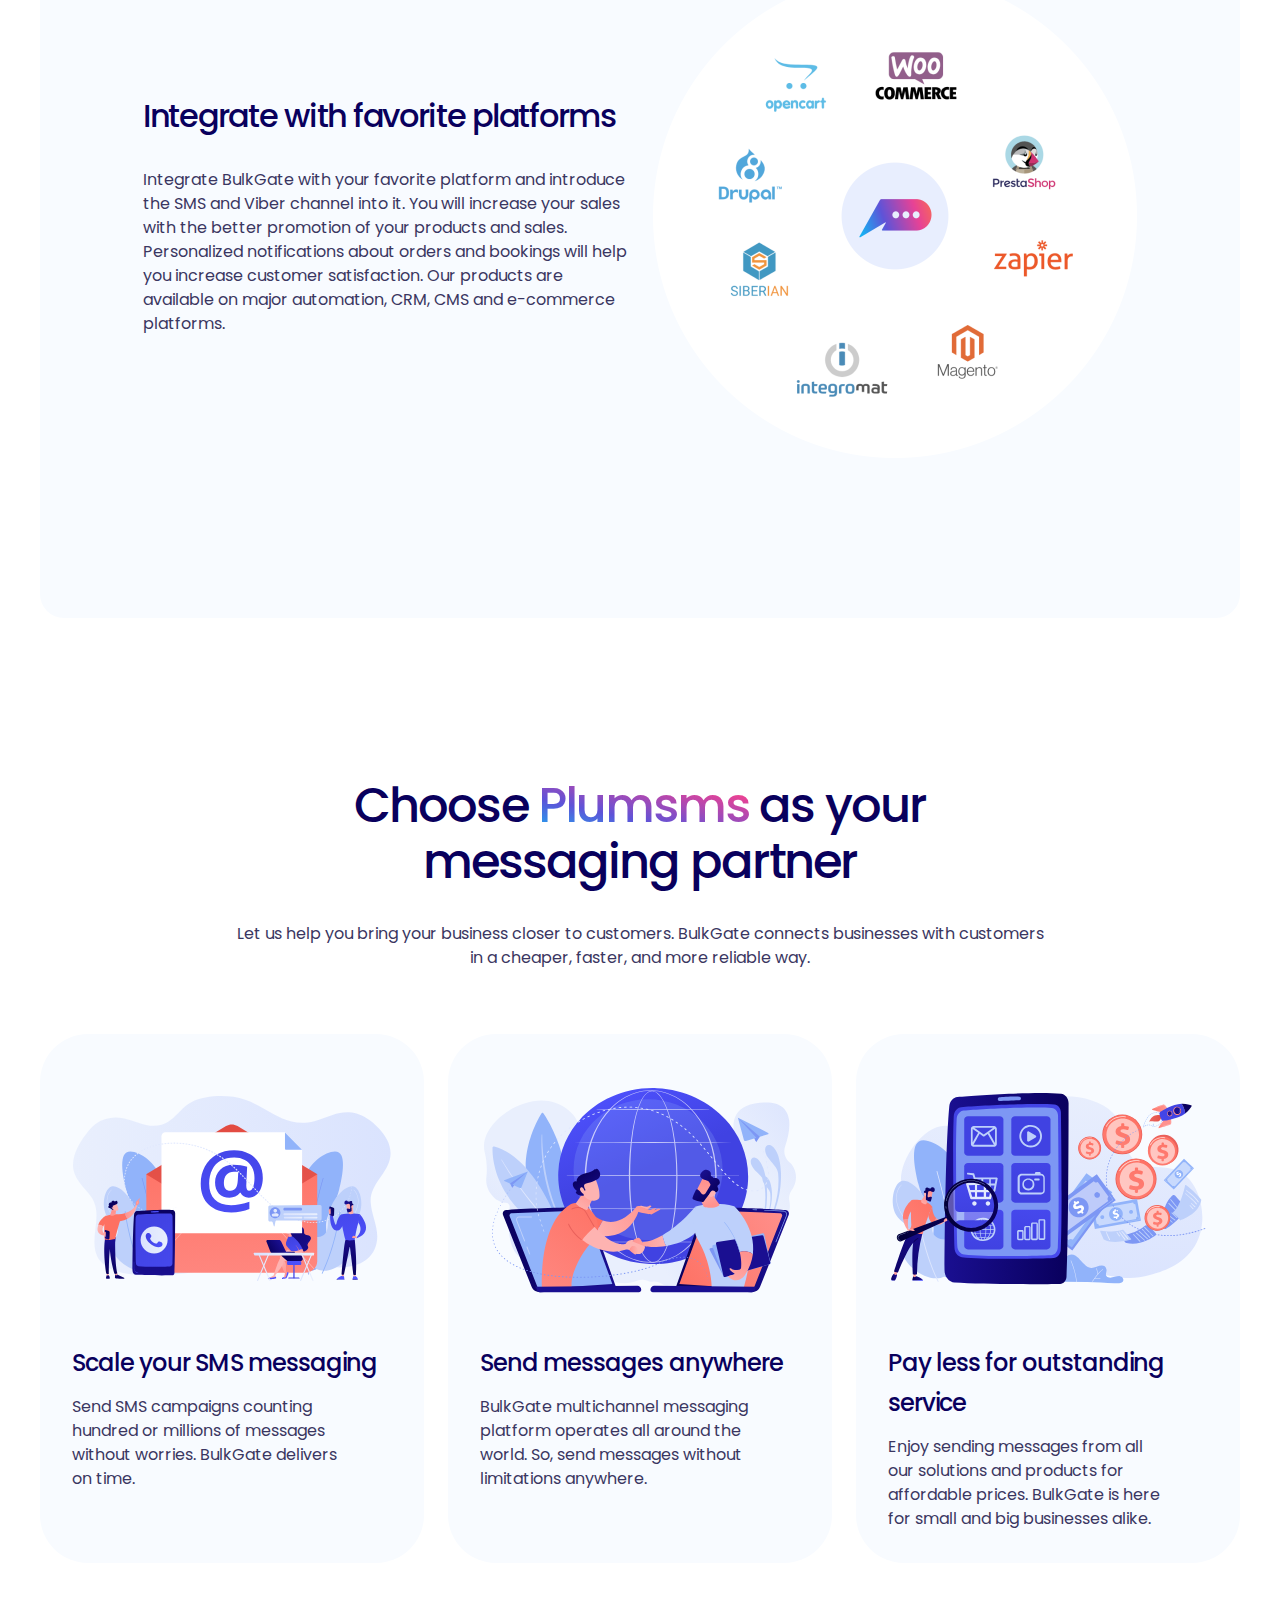
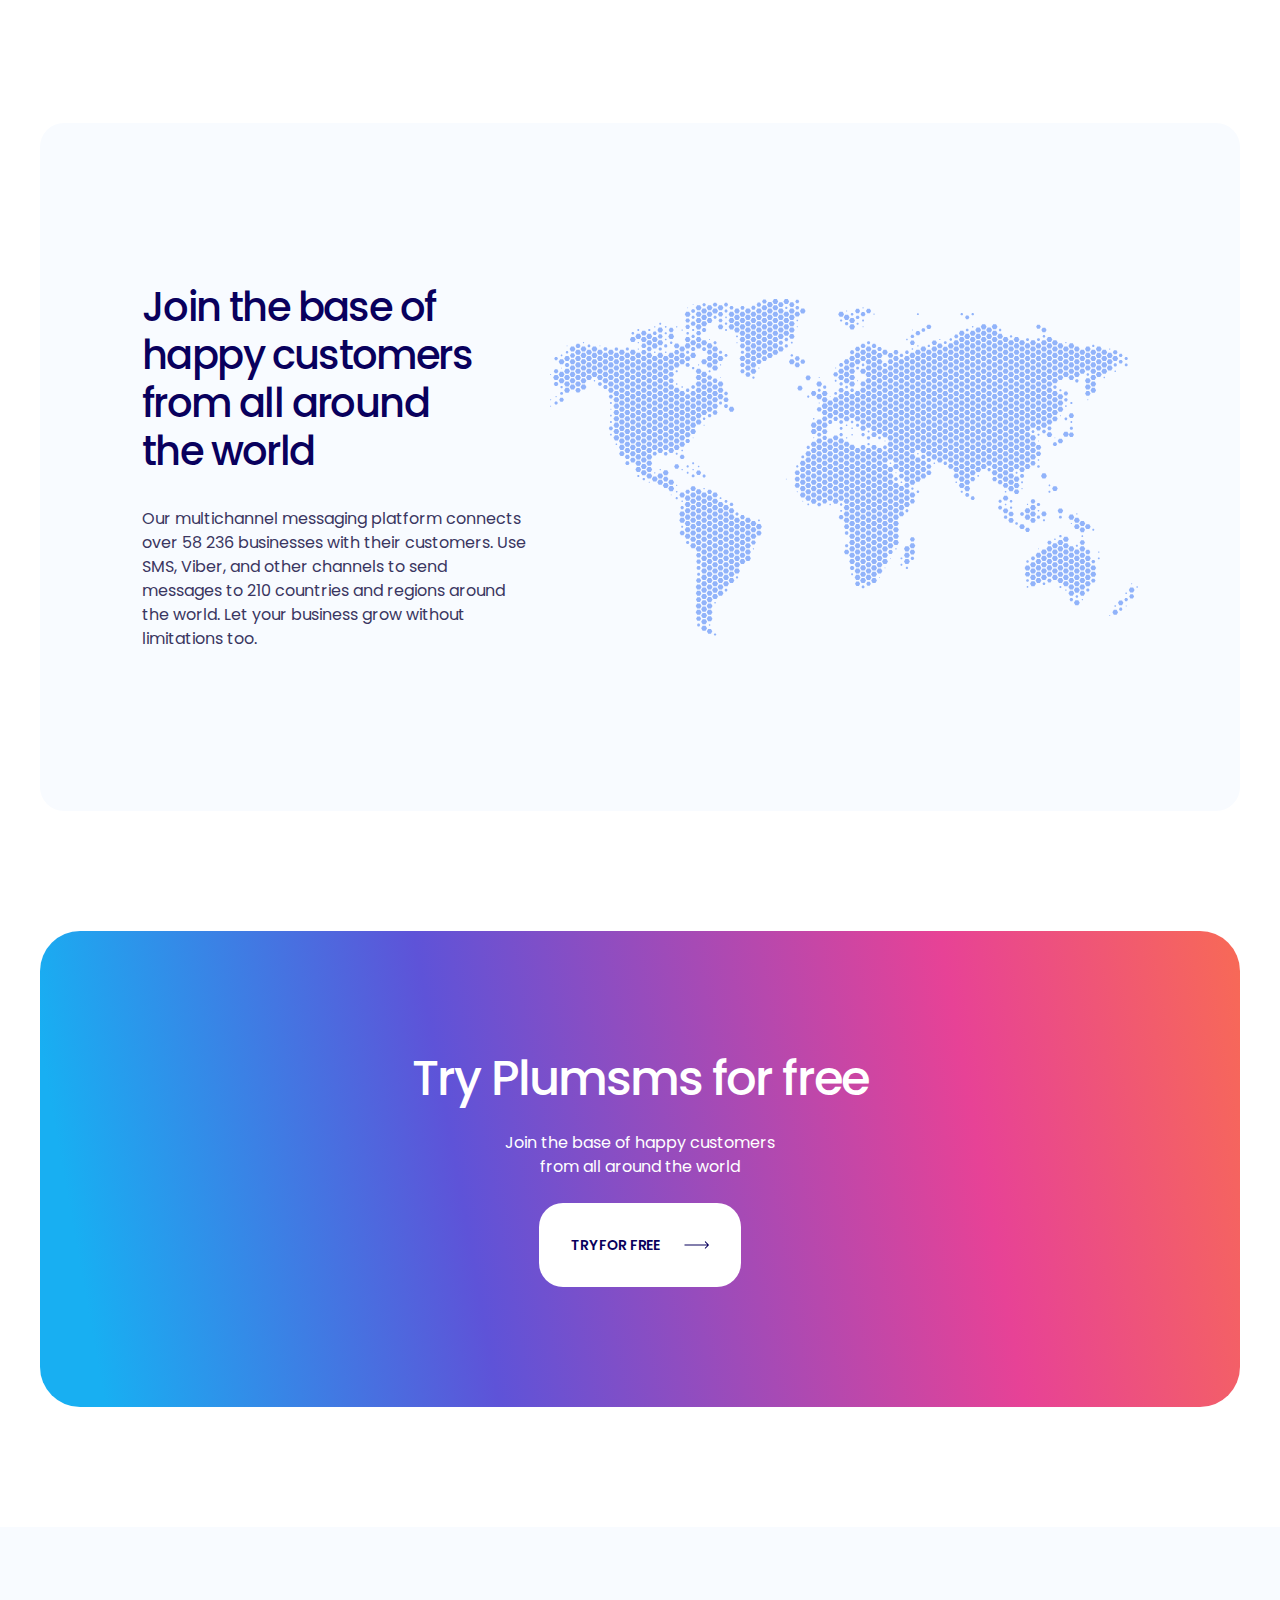
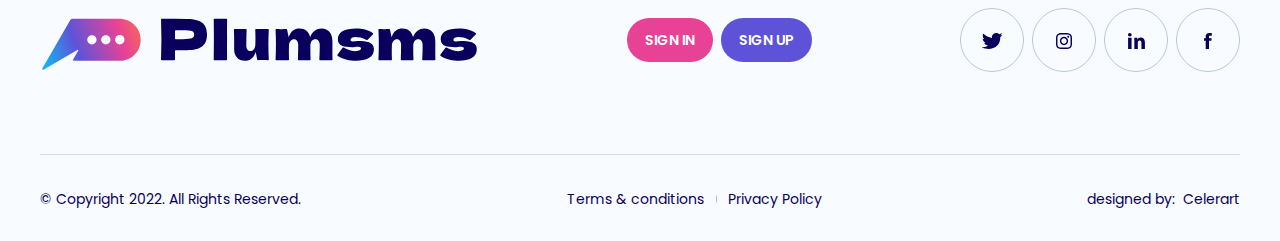
==== commit f682d80b: "11" ====
--- a/app/index.html
+++ b/app/index.html
@@ -17,74 +17,76 @@
       <a class="logo header-logo" href="index.html">
         <img src="images/logo.svg" alt="Logo">
       </a>
-      <ul class="menu__social">
-        <li>
-          <a href="#">
-            <div class="menu__social-slime">
-              <div class="menu__social-block">
-                <img src="images/twitter.svg" alt="Twitter">
-              </div>
-              <div class="menu__social-block">
-                <img src="images/twitter.svg" alt="Twitter">
-              </div>
-            </div>
-          </a>
-        </li>
-        <li>
-          <a href="#">
-            <div class="menu__social-slime">
-              <div class="menu__social-block">
-                <img src="images/instagram.svg" alt="Instagram">
-              </div>
-              <div class="menu__social-block">
-                <img src="images/instagram.svg" alt="Instagram">
-              </div>
-            </div>
-          </a>
-        </li>
-        <li>
-          <a href="#">
-            <div class="menu__social-slime">
-              <div class="menu__social-block">
-                <img src="images/linkedin.svg" alt="LinkedIn">
-              </div>
-              <div class="menu__social-block">
-                <img src="images/linkedin.svg" alt="LinkedIn">
-              </div>
-            </div>
-          </a>
-        </li>
-        <li>
-          <a href="#">
-            <div class="menu__social-slime">
-              <div class="menu__social-block">
-                <img src="images/facebook.svg" alt="Facebook">
-              </div>
-              <div class="menu__social-block">
-                <img src="images/facebook.svg" alt="Facebook">
-              </div>
-            </div>
-          </a>
-        </li>
-      </ul>
-      <ul class="menu__control">
-        <li>
-          <a class="rv-button rv-button__red" href="#">
-            <div class="rv-button__slime">
-              <span>Sign In</span>
-              <span>Sign In</span>
-            </div>
-          </a>
-        </li>
-        <li>
-          <a class="rv-button rv-button__blue" href="#">
-            <div class="rv-button__slime">
-              <span>Sign Up</span>
-              <span>Sign Up</span>
-            </div>
-          </a>
-        </li>
-      </ul>
+      <div class="menu__mobile">
+        <ul class="menu__social">
+          <li>
+            <a href="#">
+              <div class="menu__social-slime">
+                <div class="menu__social-block">
+                  <img src="images/twitter.svg" alt="Twitter">
+                </div>
+                <div class="menu__social-block">
+                  <img src="images/twitter.svg" alt="Twitter">
+                </div>
+              </div>
+            </a>
+          </li>
+          <li>
+            <a href="#">
+              <div class="menu__social-slime">
+                <div class="menu__social-block">
+                  <img src="images/instagram.svg" alt="Instagram">
+                </div>
+                <div class="menu__social-block">
+                  <img src="images/instagram.svg" alt="Instagram">
+                </div>
+              </div>
+            </a>
+          </li>
+          <li>
+            <a href="#">
+              <div class="menu__social-slime">
+                <div class="menu__social-block">
+                  <img src="images/linkedin.svg" alt="LinkedIn">
+                </div>
+                <div class="menu__social-block">
+                  <img src="images/linkedin.svg" alt="LinkedIn">
+                </div>
+              </div>
+            </a>
+          </li>
+          <li>
+            <a href="#">
+              <div class="menu__social-slime">
+                <div class="menu__social-block">
+                  <img src="images/facebook.svg" alt="Facebook">
+                </div>
+                <div class="menu__social-block">
+                  <img src="images/facebook.svg" alt="Facebook">
+                </div>
+              </div>
+            </a>
+          </li>
+        </ul>
+        <ul class="menu__control">
+          <li>
+            <a class="rv-button rv-button__red" href="#">
+              <div class="rv-button__slime">
+                <span>Sign In</span>
+                <span>Sign In</span>
+              </div>
+            </a>
+          </li>
+          <li>
+            <a class="rv-button rv-button__blue" href="#">
+              <div class="rv-button__slime">
+                <span>Sign Up</span>
+                <span>Sign Up</span>
+              </div>
+            </a>
+          </li>
+        </ul>
+      </div>
       <button class="burger">
         <img src="images/burger.svg" alt="Burger">
       </button>
--- a/app/css/style.min.css
+++ b/app/css/style.min.css
@@ -1,3 +1,3 @@
-@import url("https://fonts.googleapis.com/css2?family=Poppins:wght@400;500;600&display=swap");.header{position:fixed;left:0;right:0;top:22px;z-index:30;-webkit-transition:all 0.4s;-o-transition:all 0.4s;transition:all 0.4s}.header .menu{display:-webkit-box;display:-ms-flexbox;display:flex;-webkit-box-align:center;-ms-flex-align:center;align-items:center;-webkit-box-pack:justify;-ms-flex-pack:justify;justify-content:space-between}@media only screen and (max-width: 830px){.header .menu__social{display:none}}@media only screen and (max-width: 830px){.header .menu__control{display:none}}@media only screen and (max-width: 830px){.header{top:16px}}.burger{display:none;padding:0;border:none;background-color:transparent}@media only screen and (max-width: 830px){.burger{display:block}}@media only screen and (max-width: 1180px){.header-logo{max-width:350px}}@media only screen and (max-width: 999px){.header-logo{max-width:300px}}@media only screen and (max-width: 520px){.header-logo{max-width:225px}}.header--active{top:0;padding:10px 0;background-color:rgba(248,251,255,0.9)}.menu__control{display:-webkit-box;display:-ms-flexbox;display:flex}.menu__social{display:-webkit-box;display:-ms-flexbox;display:flex;margin-right:40px;margin-left:auto}.menu__social li a{display:-webkit-box;display:-ms-flexbox;display:flex;-webkit-box-align:center;-ms-flex-align:center;align-items:center;-webkit-box-pack:center;-ms-flex-pack:center;justify-content:center;width:48px;height:48px;overflow:hidden;border:1px solid #bcc5d7;border-radius:50%}.menu__social li a .menu__social-slime{margin-top:auto;height:96px;-webkit-transform:translateY(0);-ms-transform:translateY(0);transform:translateY(0);-webkit-transition:all 0.4s;-o-transition:all 0.4s;transition:all 0.4s}.menu__social li a .menu__social-block{display:-webkit-box;display:-ms-flexbox;display:flex;-webkit-box-align:center;-ms-flex-align:center;align-items:center;-webkit-box-pack:center;-ms-flex-pack:center;justify-content:center;width:48px;height:48px;background-color:#edf2ff}.menu__social li a:hover .menu__social-slime{-webkit-transform:translateY(-50%);-ms-transform:translateY(-50%);transform:translateY(-50%)}.menu__social li+li{margin-left:8px}.footer{padding-top:80px;background-color:#f8fbff}@media only screen and (max-width: 1180px){.footer .footer-logo{max-width:350px}}@media only screen and (max-width: 999px){.footer .footer-logo{max-width:300px}}@media only screen and (max-width: 890px){.footer .footer-logo{max-width:200px}}@media only screen and (max-width: 820px){.footer .footer-logo{margin-bottom:39px;max-width:100%}}@media only screen and (max-width: 820px){.footer .menu__control{margin-bottom:41px}}.footer .menu__social-block{background-color:transparent !important}.footer__main{display:-webkit-box;display:-ms-flexbox;display:flex;-webkit-box-align:center;-ms-flex-align:center;align-items:center;-webkit-box-pack:justify;-ms-flex-pack:justify;justify-content:space-between;padding-bottom:82px;border-bottom:1px solid rgba(9,0,93,0.12)}@media only screen and (max-width: 999px){.footer__main{padding-bottom:50px}}@media only screen and (max-width: 820px){.footer__main{-webkit-box-orient:vertical;-webkit-box-direction:normal;-ms-flex-direction:column;flex-direction:column;padding-bottom:31px}}.footer__social{margin-right:0;margin-left:0}.footer__social .menu__social-slime{height:128px !important}.footer__social .menu__social-block{width:64px !important;height:64px !important}.footer__social li a{width:64px;height:64px}.footer__copy{display:-webkit-box;display:-ms-flexbox;display:flex;-webkit-box-align:center;-ms-flex-align:center;align-items:center;-webkit-box-pack:justify;-ms-flex-pack:justify;justify-content:space-between;padding:34px 0 32px}.footer__copy p{font-size:14px;line-height:20px;color:#09005d}@media only screen and (max-width: 820px){.footer__copy p{margin-bottom:24px}}.footer__copy a{display:block;font-size:14px;line-height:20px;text-decoration:none;color:#09005d}.footer__copy a span{width:calc(100%);font-size:14px;line-height:20px;color:#09005d;background-image:-o-linear-gradient(transparent calc(100% - 1px), #5e53d8 1px);background-image:linear-gradient(transparent calc(100% - 1px), #5e53d8 1px);background-size:0 93%;background-repeat:no-repeat;-webkit-transition:all 0.4s;-o-transition:all 0.4s;transition:all 0.4s}.footer__copy a:hover span{color:#5e53d8;background-size:100% 93%}.footer__copy ul{display:-webkit-box;display:-ms-flexbox;display:flex}.footer__copy ul li+li{position:relative;margin-left:24px}.footer__copy ul li+li::after{content:"";position:absolute;left:-12px;top:50%;width:1px;height:7px;background-color:rgba(9,0,93,0.25);-webkit-transform:translateY(-50%);-ms-transform:translateY(-50%);transform:translateY(-50%)}@media only screen and (max-width: 820px){.footer__copy ul{margin-bottom:24px}}@media only screen and (max-width: 820px){.footer__copy{-webkit-box-orient:vertical;-webkit-box-direction:normal;-ms-flex-direction:column;flex-direction:column}}.footer__copy-designed{display:-webkit-box;display:-ms-flexbox;display:flex}.footer__copy-designed p{margin:0 !important}.footer__copy-designed a{margin-left:8px;font-size:14px;line-height:20px;color:#09005d}@media only screen and (max-width: 999px){.footer{padding-top:68px}}@media only screen and (max-width: 750px){.footer{padding-top:56px}}html{-webkit-box-sizing:border-box;box-sizing:border-box}*,*::after,*::before{-webkit-box-sizing:inherit;box-sizing:inherit}ul,ol{padding:0}body,h1,h2,h3,h4,h5,h6,p,ul,ol,li,figure,figcaption,blockquote,dl,dd{margin:0}ul{list-style:none}img{display:block;max-width:100%}a{display:block;text-decoration:none;color:inherit}input,button,textarea,select{font:inherit}body{position:relative;overflow-y:scroll;font-family:"Poppins", sans-serif;font-weight:400;font-size:16px;line-height:24px;color:#3a3661;background-color:#fff;cursor:default}.container{margin:0 auto;padding:0 20px;max-width:1240px}h2{font-weight:500;font-size:48px;line-height:56px;letter-spacing:-0.04em;color:#09005d}h2 span{-webkit-text-fill-color:transparent;text-fill-color:transparent;background-image:-o-linear-gradient(77.27deg, #18aff2 5.08%, #5e53d8 35.73%, #e74296 76.59%, #fd7642 107.24%);background-image:linear-gradient(12.73deg, #18aff2 5.08%, #5e53d8 35.73%, #e74296 76.59%, #fd7642 107.24%);-webkit-background-clip:text;background-clip:text}@media only screen and (max-width: 999px){h2{font-size:40px;line-height:48px}}@media only screen and (max-width: 750px){h2{font-size:32px;line-height:40px}}.rv-button{position:relative;display:-webkit-box;display:-ms-flexbox;display:flex;-webkit-box-align:center;-ms-flex-align:center;align-items:center;-webkit-box-pack:center;-ms-flex-pack:center;justify-content:center;margin:0;padding:0 32px;width:-webkit-fit-content;width:-moz-fit-content;width:fit-content;height:84px;overflow:hidden;border:none;border-radius:24px;background-color:#fff;cursor:pointer}.rv-button__try{background-color:#fff;-webkit-transition:all 0.4s;-o-transition:all 0.4s;transition:all 0.4s}.rv-button__try .rv-button__slime-wrapper{margin-top:auto;height:168px;-webkit-transform:translateY(0);-ms-transform:translateY(0);transform:translateY(0);-webkit-transition:all 0.4s;-o-transition:all 0.4s;transition:all 0.4s}.rv-button__try .rv-button__slime{display:-webkit-box;display:-ms-flexbox;display:flex;-webkit-box-align:center;-ms-flex-align:center;align-items:center;-webkit-box-pack:center;-ms-flex-pack:center;justify-content:center;height:84px}.rv-button__try:hover{background-color:#f8fbff}.rv-button__try:hover .rv-button__slime-wrapper{-webkit-transform:translateY(-50%);-ms-transform:translateY(-50%);transform:translateY(-50%)}.rv-button__hero{position:relative;z-index:2;padding:0 24px;height:52px;min-height:52px;-webkit-transition:all 0.4s;-o-transition:all 0.4s;transition:all 0.4s}.rv-button__hero::after,.rv-button__hero::before{content:"";position:absolute;left:0;top:0;z-index:-1;width:100%;height:52px;border-radius:24px;background-image:-o-linear-gradient(10.27deg, #18aff2 5.08%, #5e53d8 35.73%, #e74296 76.59%, #fd7642 107.24%);background-image:linear-gradient(79.73deg, #18aff2 5.08%, #5e53d8 35.73%, #e74296 76.59%, #fd7642 107.24%);-webkit-transition:all 0.4s;-o-transition:all 0.4s;transition:all 0.4s}.rv-button__hero::before{opacity:0;background-image:-o-linear-gradient(10.27deg, #18f2f2 5.08%, #8176ff 39.13%, #ff6db8 73.19%, #ff946a 107.24%);background-image:linear-gradient(79.73deg, #18f2f2 5.08%, #8176ff 39.13%, #ff6db8 73.19%, #ff946a 107.24%)}.rv-button__hero span{color:#fff !important}.rv-button__hero .rv-button__slime-wrapper{margin-top:auto;height:104px;-webkit-transform:translateY(0);-ms-transform:translateY(0);transform:translateY(0);-webkit-transition:all 0.4s;-o-transition:all 0.4s;transition:all 0.4s}.rv-button__hero .rv-button__slime{display:-webkit-box;display:-ms-flexbox;display:flex;-webkit-box-align:center;-ms-flex-align:center;align-items:center;-webkit-box-pack:center;-ms-flex-pack:center;justify-content:center;height:52px}.rv-button__hero:hover::before{opacity:1}.rv-button__hero:hover::after{opacity:0}.rv-button__hero:hover .rv-button__slime-wrapper{-webkit-transform:translateY(-50%);-ms-transform:translateY(-50%);transform:translateY(-50%)}.rv-button img{display:block}.rv-button span{display:block;margin-right:24px;font-weight:600;font-size:14px;line-height:20px;letter-spacing:-0.02em;text-transform:uppercase;color:#09005d}.rv-button__blue{margin-left:8px !important;background-color:#5e53d8 !important}.rv-button__blue:hover{background-color:#4a41af !important}.rv-button__red,.rv-button__blue{padding:0 18px;height:44px;border-radius:40px;background-color:#e74296;-webkit-transition:all 0.4s;-o-transition:all 0.4s;transition:all 0.4s}.rv-button__red .rv-button__slime,.rv-button__blue .rv-button__slime{margin-top:auto;height:88px;-webkit-transform:translateY(0);-ms-transform:translateY(0);transform:translateY(0);-webkit-transition:all 0.4s;-o-transition:all 0.4s;transition:all 0.4s}.rv-button__red span,.rv-button__blue span{display:-webkit-box;display:-ms-flexbox;display:flex;-webkit-box-align:center;-ms-flex-align:center;align-items:center;-webkit-box-pack:center;-ms-flex-pack:center;justify-content:center;margin:0;height:44px;color:#fff !important}.rv-button__red:hover,.rv-button__blue:hover{background-color:#c52f7b}.rv-button__red:hover .rv-button__slime,.rv-button__blue:hover .rv-button__slime{-webkit-transform:translateY(-50%);-ms-transform:translateY(-50%);transform:translateY(-50%)}.rv-wrap{z-index:-1;display:none}.rv-wrap img{margin:0 auto;width:80%}@media only screen and (max-width: 520px){.rv-wrap img{width:100%}}@media only screen and (max-width: 750px){.rv-wrap{display:block}}.hero{position:relative;z-index:2;background-color:#edf2ff}.hero::before{content:"";position:absolute;left:-5%;top:12%;z-index:-1;width:55%;height:100%;background-image:url("../images/hero.svg");background-position:center center;background-size:contain;background-repeat:no-repeat}@media only screen and (max-width: 750px){.hero::before{display:none}}.hero__scroll{position:absolute;left:0;bottom:85px;display:-webkit-box;display:-ms-flexbox;display:flex;-webkit-box-align:center;-ms-flex-align:center;align-items:center;padding-left:80px;height:64px;overflow:hidden}.hero__scroll::after{content:"";position:absolute;left:0;top:0;width:64px;height:64px;border:1px solid #a9a9c0;border-radius:50%;background-color:transparent}.hero__scroll .hero__scroll-box{display:-webkit-box;display:-ms-flexbox;display:flex;-webkit-box-align:center;-ms-flex-align:center;align-items:center;-webkit-box-pack:center;-ms-flex-pack:center;justify-content:center;margin-right:40px;margin-left:-56px}.hero__scroll .hero__scroll-wrapper{margin-top:auto;height:128px;-webkit-transform:translateY(0);-ms-transform:translateY(0);transform:translateY(0);-webkit-transition:all 0.4s;-o-transition:all 0.4s;transition:all 0.4s}.hero__scroll .hero__scroll-slime{display:-webkit-box;display:-ms-flexbox;display:flex;-webkit-box-align:center;-ms-flex-align:center;align-items:center;height:64px}@media only screen and (max-width: 750px){.hero__scroll .hero__scroll-slime span{font-weight:500;letter-spacing:0}}.hero__scroll span{display:block;font-weight:600;font-size:14px;line-height:20px;letter-spacing:-0.02em;text-transform:uppercase;color:#3a3661}.hero__scroll:hover .hero__scroll-wrapper{-webkit-transform:translateY(-50%);-ms-transform:translateY(-50%);transform:translateY(-50%)}@media only screen and (max-width: 750px){.hero__scroll{bottom:35px}}.hero__wrapper{display:-webkit-box;display:-ms-flexbox;display:flex;-webkit-box-align:center;-ms-flex-align:center;align-items:center;-webkit-box-pack:end;-ms-flex-pack:end;justify-content:flex-end;min-height:100vh}.hero__content{position:relative;display:-webkit-box;display:-ms-flexbox;display:flex;-webkit-box-orient:vertical;-webkit-box-direction:normal;-ms-flex-direction:column;flex-direction:column;-webkit-box-pack:center;-ms-flex-pack:center;justify-content:center;width:100%;height:100vh;max-width:486px}.hero__content h1{margin-bottom:24px;max-width:486px;font-weight:500;font-size:64px;line-height:72px;letter-spacing:-0.04em;color:#09005d}@media only screen and (max-width: 999px){.hero__content h1{font-size:54px;line-height:62px}}@media only screen and (max-width: 750px){.hero__content h1{margin-bottom:16px;max-width:100%;font-size:40px;line-height:48px}}.hero__content p{margin-bottom:32px;max-width:431px}@media only screen and (max-width: 750px){.hero__content p{margin-bottom:16px;max-width:100%}}@media only screen and (max-width: 999px){.hero__content{max-width:400px}}@media only screen and (max-width: 840px){.hero__content{max-width:350px}}@media only screen and (max-width: 750px){.hero__content{-webkit-box-pack:start;-ms-flex-pack:start;justify-content:flex-start;padding-top:90px;max-width:100%}}.partner{margin:160px 0}.partner h2{margin:0 auto 32px;max-width:622px;text-align:center}@media only screen and (max-width: 1180px){.partner h2{margin:0 auto 28px}}@media only screen and (max-width: 999px){.partner h2{margin:0 auto 24px}}.partner p{margin:0 auto 64px;max-width:821px;text-align:center}@media only screen and (max-width: 1180px){.partner p{margin:0 auto 50px}}@media only screen and (max-width: 999px){.partner p{margin:0 auto 40px}}.partner ul{display:-ms-grid;display:grid;grid-gap:0 24px;-ms-grid-columns:1fr 1fr 1fr;grid-template-columns:1fr 1fr 1fr}.partner ul li{padding:32px;border-radius:48px;background-color:#f8fbff}.partner ul li img{margin-bottom:32px;width:100%;-o-object-fit:contain;object-fit:contain}@media only screen and (max-width: 999px){.partner ul li img{margin-bottom:24px}}@media only screen and (max-width: 900px){.partner ul li img{margin:0 auto 24px;max-width:400px}}.partner ul li h4{margin-bottom:12px;font-weight:500;font-size:24px;line-height:40px;letter-spacing:-0.04em;color:#09005d}@media only screen and (max-width: 1180px){.partner ul li h4{font-size:20px;line-height:28px}}@media only screen and (max-width: 999px){.partner ul li h4{font-size:18px;line-height:26px}}.partner ul li p{margin:0;max-width:279px;text-align:left}@media only screen and (max-width: 900px){.partner ul li p{max-width:100%}}@media only screen and (max-width: 1180px){.partner ul li{padding:24px}}@media only screen and (max-width: 900px){.partner ul{grid-gap:24px 0;-ms-grid-columns:1fr;grid-template-columns:1fr}}@media only screen and (max-width: 1180px){.partner{margin:120px 0}}@media only screen and (max-width: 999px){.partner{margin:90px 0}}@media only screen and (max-width: 750px){.partner{margin:64px 0}}.base{margin:160px 0 120px}.base__wrapper{display:-webkit-box;display:-ms-flexbox;display:flex;-webkit-box-align:center;-ms-flex-align:center;align-items:center;-webkit-box-pack:center;-ms-flex-pack:center;justify-content:center;padding:160px 20px;border-radius:24px;background-color:#f8fbff}@media only screen and (max-width: 1180px){.base__wrapper{padding:120px 20px}}@media only screen and (max-width: 999px){.base__wrapper{padding:90px 20px}}@media only screen and (max-width: 800px){.base__wrapper{-webkit-box-orient:vertical;-webkit-box-direction:normal;-ms-flex-direction:column;flex-direction:column}}@media only screen and (max-width: 750px){.base__wrapper{padding:64px 20px}}.base__content{margin-right:24px;max-width:384px}@media only screen and (max-width: 850px){.base__content{margin-right:15px;max-width:340px}}@media only screen and (max-width: 800px){.base__content{margin-right:0;margin-bottom:24px;max-width:100%}}.base h2{margin-bottom:32px;max-width:350px;font-size:40px;line-height:48px}@media only screen and (max-width: 999px){.base h2{margin-bottom:24px;max-width:100%;font-size:34px;line-height:42px}}@media only screen and (max-width: 750px){.base h2{margin-bottom:16px;font-size:28px;line-height:36px}}@media only screen and (max-width: 1180px){.base{margin:120px 0}}@media only screen and (max-width: 999px){.base{margin:90px 0}}@media only screen and (max-width: 750px){.base{margin:64px 0}}.try{margin:120px 0}.try__wrapper{display:-webkit-box;display:-ms-flexbox;display:flex;-webkit-box-orient:vertical;-webkit-box-direction:normal;-ms-flex-direction:column;flex-direction:column;-webkit-box-align:center;-ms-flex-align:center;align-items:center;-webkit-box-pack:center;-ms-flex-pack:center;justify-content:center;padding:120px 0;border-radius:40px;background-image:-o-linear-gradient(10.27deg, #18aff2 5.08%, #5e53d8 35.73%, #e74296 76.59%, #fd7642 107.24%);background-image:linear-gradient(79.73deg, #18aff2 5.08%, #5e53d8 35.73%, #e74296 76.59%, #fd7642 107.24%)}@media only screen and (max-width: 999px){.try__wrapper{padding:96px 20px}}.try h2{margin-bottom:24px;text-align:center;color:#fff}@media only screen and (max-width: 750px){.try h2{margin-bottom:16px}}.try p{margin-bottom:24px;max-width:296px;text-align:center;color:#fff}@media only screen and (max-width: 750px){.try p{margin-bottom:16px}}@media only screen and (max-width: 999px){.try{margin:90px 0}}@media only screen and (max-width: 750px){.try{margin:64px 0}}.solutions{margin:0 0 160px;padding-top:160px}.solutions__wrapper{display:-webkit-box;display:-ms-flexbox;display:flex;-webkit-box-pack:justify;-ms-flex-pack:justify;justify-content:space-between}@media only screen and (max-width: 999px){.solutions__wrapper{-webkit-box-orient:vertical;-webkit-box-direction:normal;-ms-flex-direction:column;flex-direction:column}}.solutions__info{margin-right:36px;width:100%;max-width:372px}.solutions__info h2{margin-bottom:32px}@media only screen and (max-width: 1180px){.solutions__info h2{margin-bottom:28px}}@media only screen and (max-width: 999px){.solutions__info h2{margin-bottom:24px}}.solutions__info ul{display:-webkit-box;display:-ms-flexbox;display:flex;margin-top:40px;height:-webkit-fit-content;height:-moz-fit-content;height:fit-content}.solutions__info ul li{margin-bottom:12px}.solutions__info ul li:not(:last-child){margin-right:12px}@media only screen and (max-width: 750px){.solutions__info ul li:not(:last-child){margin-right:8px}}@media only screen and (max-width: 520px){.solutions__info ul li:not(:last-child){margin-right:4px}}.solutions__info ul li a{display:block;width:52px;height:52px}.solutions__info ul li a svg rect{-webkit-transition:all 0.4s;-o-transition:all 0.4s;transition:all 0.4s}.solutions__info ul li:nth-child(1) a:hover svg rect{fill:#2e30ff}.solutions__info ul li:nth-child(2) a:hover svg rect{fill:#00a49a}.solutions__info ul li:nth-child(3) a:hover svg rect{fill:#6f65ea}.solutions__info ul li:nth-child(4) a:hover svg rect{fill:#34aadf}.solutions__info ul li:nth-child(5) a:hover svg rect{fill:#5bc440}.solutions__info ul li:nth-child(6) a:hover svg rect{fill:#a033ff}@media only screen and (max-width: 1180px){.solutions__info ul{-ms-flex-wrap:wrap;flex-wrap:wrap}}@media only screen and (max-width: 999px){.solutions__info ul{margin-top:24px;margin-bottom:28px}}@media only screen and (max-width: 1180px){.solutions__info{margin-right:28px;max-width:300px}}@media only screen and (max-width: 999px){.solutions__info{margin-right:0;max-width:100%}}.solutions__inner{width:100%}.solutions__inner h4{margin-bottom:12px;font-weight:500;font-size:24px;line-height:32px;letter-spacing:-0.04em;color:#09005d}.solutions__big{display:-webkit-box;display:-ms-flexbox;display:flex;-webkit-box-pack:justify;-ms-flex-pack:justify;justify-content:space-between;margin-bottom:24px;padding:32px;width:100%;min-height:312px;border-radius:48px;background-color:#f8fbff}.solutions__big .solutions__big-img{display:-webkit-box;display:-ms-flexbox;display:flex;-webkit-box-align:center;-ms-flex-align:center;align-items:center;-webkit-box-pack:center;-ms-flex-pack:center;justify-content:center;min-height:165px}.solutions__big .solutions__big-img img{min-width:280px;min-height:165px}@media only screen and (max-width: 750px){.solutions__big .solutions__big-img img{min-width:220px}}@media only screen and (max-width: 750px){.solutions__big .solutions__big-img{margin-top:20px}}@media only screen and (max-width: 750px){.solutions__big{-webkit-box-orient:vertical;-webkit-box-direction:normal;-ms-flex-direction:column;flex-direction:column;min-height:335px}}.solutions__big-info{margin-right:20px;max-width:220px}.solutions__small-wrapper{display:-ms-grid;display:grid;grid-gap:0 24px;-ms-grid-columns:1fr 1fr;grid-template-columns:1fr 1fr}@media only screen and (max-width: 750px){.solutions__small-wrapper{grid-gap:24px 0;-ms-grid-columns:1fr;grid-template-columns:1fr}}.solutions__small{position:relative;z-index:2;padding:32px;min-height:312px;overflow:hidden;border-radius:48px;background-color:#f8fbff}.solutions__small img{position:absolute;right:30px;bottom:-48px;z-index:-1}@media only screen and (max-width: 1180px){.solutions__small img{right:0;bottom:-60px}}@media only screen and (max-width: 520px){.solutions__small img{right:-30px;bottom:-50px}}.solutions__small:last-child img{bottom:-66px}@media only screen and (max-width: 520px){.solutions__small:last-child img{bottom:-100px}}@media only screen and (max-width: 1180px){.solutions__small{min-height:380px}}@media only screen and (max-width: 999px){.solutions__small{min-height:335px}}@media only screen and (max-width: 1180px){.solutions{margin:0 0 120px;padding-top:120px}}@media only screen and (max-width: 999px){.solutions{margin:0 0 90px;padding-top:90px}}@media only screen and (max-width: 750px){.solutions{margin:0 0 64px}}.business{margin:160px 0}.business__wrapper{padding:160px 20px;border-radius:24px;background-color:#f8fbff}.business__wrapper h2{margin:0 auto 32px;max-width:696px;text-align:center}@media only screen and (max-width: 1180px){.business__wrapper{padding:120px 20px}}@media only screen and (max-width: 999px){.business__wrapper{padding:90px 20px}}@media only screen and (max-width: 750px){.business__wrapper{padding:64px 20px}}.business__text{margin:0 auto 80px;max-width:821px;text-align:center}@media only screen and (max-width: 1180px){.business__text{margin:0 auto 65px}}@media only screen and (max-width: 999px){.business__text{margin:0 auto 56px}}@media only screen and (max-width: 860px){.business .second-box{-webkit-box-orient:vertical;-webkit-box-direction:reverse;-ms-flex-direction:column-reverse;flex-direction:column-reverse}}.business__box{display:-webkit-box;display:-ms-flexbox;display:flex;-webkit-box-align:center;-ms-flex-align:center;align-items:center;-webkit-box-pack:center;-ms-flex-pack:center;justify-content:center}.business__box h3{margin-bottom:32px;font-weight:500;font-size:32px;line-height:40px;letter-spacing:-0.04em;color:#09005d}@media only screen and (max-width: 999px){.business__box h3{margin-bottom:24px;font-size:24px;line-height:32px}}.business__box:not(:last-child){margin-bottom:80px}@media only screen and (max-width: 999px){.business__box:not(:last-child){margin-bottom:56px}}.business__box:last-child img{width:100%;max-width:484px}@media only screen and (max-width: 1180px){.business__box:last-child img{max-width:400px}}@media only screen and (max-width: 860px){.business__box{-webkit-box-orient:vertical;-webkit-box-direction:normal;-ms-flex-direction:column;flex-direction:column}}.business .box-second{margin-right:0 !important;margin-left:24px}@media only screen and (max-width: 860px){.business .box-second{margin-left:0}}.business__box-info{margin-right:24px;width:100%;max-width:486px}@media only screen and (max-width: 860px){.business__box-info p{margin-bottom:24px}}@media only screen and (max-width: 1180px){.business__box-info{max-width:420px}}@media only screen and (max-width: 999px){.business__box-info{max-width:350px}}@media only screen and (max-width: 860px){.business__box-info{margin-right:0;max-width:100%}}@media only screen and (max-width: 1180px){.business{margin:120px 0}}@media only screen and (max-width: 999px){.business{margin:90px 0}}@media only screen and (max-width: 750px){.business{margin:64px 0}}.intro{display:-webkit-box;display:-ms-flexbox;display:flex;-webkit-box-align:center;-ms-flex-align:center;align-items:center;-webkit-box-pack:center;-ms-flex-pack:center;justify-content:center;padding:0 20px;width:100%;height:100vh;max-width:100%;max-height:100vh}.intro h1{margin-right:41px;min-width:-webkit-fit-content;min-width:-moz-fit-content;min-width:fit-content;font-weight:500;font-size:72px;line-height:72px;letter-spacing:-0.04em;color:#09005d}.intro img{max-width:100%;-o-object-fit:contain;object-fit:contain}.intro .logo{position:absolute;left:0;right:0;top:22px;margin:0 auto;padding:0 20px}.intro .logo img{margin:0 auto}.terms{padding:200px 0}.terms__title{margin-bottom:52px}@media only screen and (max-width: 999px){.terms__title{margin-bottom:42px}}@media only screen and (max-width: 750px){.terms__title{margin-bottom:32px}}.terms__wrapper{position:relative;display:-webkit-box;display:-ms-flexbox;display:flex;-webkit-box-pack:justify;-ms-flex-pack:justify;justify-content:space-between}@media only screen and (max-width: 750px){.terms__wrapper{-webkit-box-orient:vertical;-webkit-box-direction:normal;-ms-flex-direction:column;flex-direction:column}}.terms__nav{position:-webkit-sticky;position:sticky;top:10px;padding-top:20px;height:-webkit-fit-content;height:-moz-fit-content;height:fit-content}.terms__nav p{margin-bottom:12px;font-size:14px;line-height:22px}@media only screen and (max-width: 750px){.terms__nav p{color:#bcc5d7}}.terms__nav ul li a{font-weight:600;font-size:16px;line-height:24px;color:#09005d}.terms__nav ul li+li{margin-top:16px}@media only screen and (max-width: 750px){.terms__nav ul li+li{margin-top:24px}}@media only screen and (max-width: 750px){.terms__nav{position:relative;top:0;margin-bottom:30px}}.terms__main{width:100%;max-width:894px}.terms__main h2{margin-bottom:24px}.terms__main h2:first-of-type{padding-top:20px}.terms__main h2:not(:first-child){margin-top:56px;padding-top:56px;border-top:1px solid #bcc5d7}.terms__main h3{margin-top:56px;margin-bottom:24px;font-weight:500;font-size:32px;line-height:40px;letter-spacing:-0.04em;color:#09005d}.terms__main p:not(:last-child){margin-bottom:24px}@media only screen and (max-width: 1180px){.terms{padding:160px 0}}@media only screen and (max-width: 999px){.terms{padding:140px 0}}@media only screen and (max-width: 750px){.terms{padding:120px 0}}
+@import url("https://fonts.googleapis.com/css2?family=Poppins:wght@400;500;600&display=swap");.header{position:fixed;left:0;right:0;top:22px;z-index:30;-webkit-transition:all 0.4s;-o-transition:all 0.4s;transition:all 0.4s}.header .logo{z-index:30}.header .menu{display:-webkit-box;display:-ms-flexbox;display:flex;-webkit-box-align:center;-ms-flex-align:center;align-items:center;-webkit-box-pack:justify;-ms-flex-pack:justify;justify-content:space-between}@media only screen and (max-width: 830px){.header{top:0;padding:10px 0}}.menu__mobile{display:-webkit-box;display:-ms-flexbox;display:flex}@media only screen and (max-width: 830px){.menu__mobile{position:absolute;left:0;top:0;z-index:25;display:-webkit-box;display:-ms-flexbox;display:flex;-webkit-box-orient:vertical;-webkit-box-direction:normal;-ms-flex-direction:column;flex-direction:column;-webkit-box-align:center;-ms-flex-align:center;align-items:center;-webkit-box-pack:center;-ms-flex-pack:center;justify-content:center;width:100%;height:120vh;background-color:#edf2ff;-webkit-transform:translateX(200%);-ms-transform:translateX(200%);transform:translateX(200%);-webkit-transition:all 0.4s;-o-transition:all 0.4s;transition:all 0.4s}.menu__mobile .menu__social{margin-right:0;margin-bottom:32px}}.menu__mobile--active{-webkit-transform:translateY(0);-ms-transform:translateY(0);transform:translateY(0)}.burger{z-index:30;display:none;padding:0;border:none;background-color:transparent;cursor:pointer}@media only screen and (max-width: 830px){.burger{display:block}}@media only screen and (max-width: 1180px){.header-logo{max-width:350px}}@media only screen and (max-width: 999px){.header-logo{max-width:300px}}@media only screen and (max-width: 520px){.header-logo{max-width:225px}}.header--active{top:0;padding:10px 0;background-color:rgba(248,251,255,0.9)}.header--active .menu__social-block{background-color:#edf2ff !important}.menu__control{display:-webkit-box;display:-ms-flexbox;display:flex}.menu__social{display:-webkit-box;display:-ms-flexbox;display:flex;margin-right:40px}.menu__social li a{display:-webkit-box;display:-ms-flexbox;display:flex;-webkit-box-align:center;-ms-flex-align:center;align-items:center;-webkit-box-pack:center;-ms-flex-pack:center;justify-content:center;width:48px;height:48px;overflow:hidden;border:1px solid #bcc5d7;border-radius:50%}.menu__social li a .menu__social-slime{margin-top:auto;height:96px;-webkit-transform:translateY(0);-ms-transform:translateY(0);transform:translateY(0);-webkit-transition:all 0.4s;-o-transition:all 0.4s;transition:all 0.4s}.menu__social li a .menu__social-block{display:-webkit-box;display:-ms-flexbox;display:flex;-webkit-box-align:center;-ms-flex-align:center;align-items:center;-webkit-box-pack:center;-ms-flex-pack:center;justify-content:center;width:48px;height:48px;background-color:transparent;-webkit-transition:all 0.4s;-o-transition:all 0.4s;transition:all 0.4s}.menu__social li a:hover .menu__social-slime{-webkit-transform:translateY(-50%);-ms-transform:translateY(-50%);transform:translateY(-50%)}.menu__social li+li{margin-left:8px}.footer{padding-top:80px;background-color:#f8fbff}@media only screen and (max-width: 1180px){.footer .footer-logo{max-width:350px}}@media only screen and (max-width: 999px){.footer .footer-logo{max-width:300px}}@media only screen and (max-width: 890px){.footer .footer-logo{max-width:200px}}@media only screen and (max-width: 820px){.footer .footer-logo{margin-bottom:39px;max-width:100%}}@media only screen and (max-width: 820px){.footer .menu__control{margin-bottom:41px}}.footer .menu__social-block{background-color:transparent !important}.footer__main{display:-webkit-box;display:-ms-flexbox;display:flex;-webkit-box-align:center;-ms-flex-align:center;align-items:center;-webkit-box-pack:justify;-ms-flex-pack:justify;justify-content:space-between;padding-bottom:82px;border-bottom:1px solid rgba(9,0,93,0.12)}@media only screen and (max-width: 999px){.footer__main{padding-bottom:50px}}@media only screen and (max-width: 820px){.footer__main{-webkit-box-orient:vertical;-webkit-box-direction:normal;-ms-flex-direction:column;flex-direction:column;padding-bottom:31px}}.footer__social{margin-right:0;margin-left:0}.footer__social .menu__social-slime{height:128px !important}.footer__social .menu__social-block{width:64px !important;height:64px !important}.footer__social li a{width:64px;height:64px}.footer__copy{display:-webkit-box;display:-ms-flexbox;display:flex;-webkit-box-align:center;-ms-flex-align:center;align-items:center;-webkit-box-pack:justify;-ms-flex-pack:justify;justify-content:space-between;padding:34px 0 32px}.footer__copy p{font-size:14px;line-height:20px;color:#09005d}@media only screen and (max-width: 820px){.footer__copy p{margin-bottom:24px}}.footer__copy a{display:block;font-size:14px;line-height:20px;text-decoration:none;color:#09005d}.footer__copy a span{width:calc(100%);font-size:14px;line-height:20px;color:#09005d;background-image:-o-linear-gradient(transparent calc(100% - 1px), #5e53d8 1px);background-image:linear-gradient(transparent calc(100% - 1px), #5e53d8 1px);background-size:0 93%;background-repeat:no-repeat;-webkit-transition:all 0.4s;-o-transition:all 0.4s;transition:all 0.4s}.footer__copy a:hover span{color:#5e53d8;background-size:100% 93%}.footer__copy ul{display:-webkit-box;display:-ms-flexbox;display:flex}.footer__copy ul li+li{position:relative;margin-left:24px}.footer__copy ul li+li::after{content:"";position:absolute;left:-12px;top:50%;width:1px;height:7px;background-color:rgba(9,0,93,0.25);-webkit-transform:translateY(-50%);-ms-transform:translateY(-50%);transform:translateY(-50%)}@media only screen and (max-width: 820px){.footer__copy ul{margin-bottom:24px}}@media only screen and (max-width: 820px){.footer__copy{-webkit-box-orient:vertical;-webkit-box-direction:normal;-ms-flex-direction:column;flex-direction:column}}.footer__copy-designed{display:-webkit-box;display:-ms-flexbox;display:flex}.footer__copy-designed p{margin:0 !important}.footer__copy-designed a{margin-left:8px;font-size:14px;line-height:20px;color:#09005d}@media only screen and (max-width: 999px){.footer{padding-top:68px}}@media only screen and (max-width: 750px){.footer{padding-top:56px}}html{-webkit-box-sizing:border-box;box-sizing:border-box}*,*::after,*::before{-webkit-box-sizing:inherit;box-sizing:inherit}ul,ol{padding:0}body,h1,h2,h3,h4,h5,h6,p,ul,ol,li,figure,figcaption,blockquote,dl,dd{margin:0}ul{list-style:none}img{display:block;max-width:100%}a{display:block;text-decoration:none;color:inherit}input,button,textarea,select{font:inherit}body{position:relative;overflow-y:scroll;font-family:"Poppins", sans-serif;font-weight:400;font-size:16px;line-height:24px;color:#3a3661;background-color:#fff;cursor:default}.container{margin:0 auto;padding:0 20px;max-width:1240px}h2{font-weight:500;font-size:48px;line-height:56px;letter-spacing:-0.04em;color:#09005d}h2 span{-webkit-text-fill-color:transparent;text-fill-color:transparent;background-image:-o-linear-gradient(77.27deg, #18aff2 5.08%, #5e53d8 35.73%, #e74296 76.59%, #fd7642 107.24%);background-image:linear-gradient(12.73deg, #18aff2 5.08%, #5e53d8 35.73%, #e74296 76.59%, #fd7642 107.24%);-webkit-background-clip:text;background-clip:text}@media only screen and (max-width: 999px){h2{font-size:40px;line-height:48px}}@media only screen and (max-width: 750px){h2{font-size:32px;line-height:40px}}.rv-button{position:relative;display:-webkit-box;display:-ms-flexbox;display:flex;-webkit-box-align:center;-ms-flex-align:center;align-items:center;-webkit-box-pack:center;-ms-flex-pack:center;justify-content:center;margin:0;padding:0 32px;width:-webkit-fit-content;width:-moz-fit-content;width:fit-content;height:84px;overflow:hidden;border:none;border-radius:24px;background-color:#fff;cursor:pointer}.rv-button__try{background-color:#fff;-webkit-transition:all 0.4s;-o-transition:all 0.4s;transition:all 0.4s}.rv-button__try .rv-button__slime-wrapper{margin-top:auto;height:168px;-webkit-transform:translateY(0);-ms-transform:translateY(0);transform:translateY(0);-webkit-transition:all 0.4s;-o-transition:all 0.4s;transition:all 0.4s}.rv-button__try .rv-button__slime{display:-webkit-box;display:-ms-flexbox;display:flex;-webkit-box-align:center;-ms-flex-align:center;align-items:center;-webkit-box-pack:center;-ms-flex-pack:center;justify-content:center;height:84px}.rv-button__try:hover{background-color:#f8fbff}.rv-button__try:hover .rv-button__slime-wrapper{-webkit-transform:translateY(-50%);-ms-transform:translateY(-50%);transform:translateY(-50%)}.rv-button__hero{position:relative;z-index:2;padding:0 24px;height:52px;min-height:52px;-webkit-transition:all 0.4s;-o-transition:all 0.4s;transition:all 0.4s}.rv-button__hero::after,.rv-button__hero::before{content:"";position:absolute;left:0;top:0;z-index:-1;width:100%;height:52px;border-radius:24px;background-image:-o-linear-gradient(10.27deg, #18aff2 5.08%, #5e53d8 35.73%, #e74296 76.59%, #fd7642 107.24%);background-image:linear-gradient(79.73deg, #18aff2 5.08%, #5e53d8 35.73%, #e74296 76.59%, #fd7642 107.24%);-webkit-transition:all 0.4s;-o-transition:all 0.4s;transition:all 0.4s}.rv-button__hero::before{opacity:0;background-image:-o-linear-gradient(10.27deg, #18f2f2 5.08%, #8176ff 39.13%, #ff6db8 73.19%, #ff946a 107.24%);background-image:linear-gradient(79.73deg, #18f2f2 5.08%, #8176ff 39.13%, #ff6db8 73.19%, #ff946a 107.24%)}.rv-button__hero span{color:#fff !important}.rv-button__hero .rv-button__slime-wrapper{margin-top:auto;height:104px;-webkit-transform:translateY(0);-ms-transform:translateY(0);transform:translateY(0);-webkit-transition:all 0.4s;-o-transition:all 0.4s;transition:all 0.4s}.rv-button__hero .rv-button__slime{display:-webkit-box;display:-ms-flexbox;display:flex;-webkit-box-align:center;-ms-flex-align:center;align-items:center;-webkit-box-pack:center;-ms-flex-pack:center;justify-content:center;height:52px}.rv-button__hero:hover::before{opacity:1}.rv-button__hero:hover::after{opacity:0}.rv-button__hero:hover .rv-button__slime-wrapper{-webkit-transform:translateY(-50%);-ms-transform:translateY(-50%);transform:translateY(-50%)}.rv-button img{display:block}.rv-button span{display:block;margin-right:24px;font-weight:600;font-size:14px;line-height:20px;letter-spacing:-0.02em;text-transform:uppercase;color:#09005d}.rv-button__blue{margin-left:8px !important;background-color:#5e53d8 !important}.rv-button__blue:hover{background-color:#4a41af !important}.rv-button__red,.rv-button__blue{padding:0 18px;height:44px;border-radius:40px;background-color:#e74296;-webkit-transition:all 0.4s;-o-transition:all 0.4s;transition:all 0.4s}.rv-button__red .rv-button__slime,.rv-button__blue .rv-button__slime{margin-top:auto;height:88px;-webkit-transform:translateY(0);-ms-transform:translateY(0);transform:translateY(0);-webkit-transition:all 0.4s;-o-transition:all 0.4s;transition:all 0.4s}.rv-button__red span,.rv-button__blue span{display:-webkit-box;display:-ms-flexbox;display:flex;-webkit-box-align:center;-ms-flex-align:center;align-items:center;-webkit-box-pack:center;-ms-flex-pack:center;justify-content:center;margin:0;height:44px;text-align:center;color:#fff !important}.rv-button__red:hover,.rv-button__blue:hover{background-color:#c52f7b}.rv-button__red:hover .rv-button__slime,.rv-button__blue:hover .rv-button__slime{-webkit-transform:translateY(-50%);-ms-transform:translateY(-50%);transform:translateY(-50%)}.rv-wrap{z-index:-1;display:none}.rv-wrap img{margin:0 auto;width:80%}@media only screen and (max-width: 520px){.rv-wrap img{width:100%}}@media only screen and (max-width: 750px){.rv-wrap{display:block}}.hero{position:relative;z-index:2;background-color:#edf2ff}.hero::before{content:"";position:absolute;left:-5%;top:12%;z-index:-1;width:55%;height:100%;background-image:url("../images/hero.svg");background-position:center center;background-size:contain;background-repeat:no-repeat}@media only screen and (max-width: 750px){.hero::before{display:none}}.hero__scroll{position:absolute;left:0;bottom:85px;display:-webkit-box;display:-ms-flexbox;display:flex;-webkit-box-align:center;-ms-flex-align:center;align-items:center;padding-left:80px;height:64px;overflow:hidden}.hero__scroll::after{content:"";position:absolute;left:0;top:0;width:64px;height:64px;border:1px solid #a9a9c0;border-radius:50%;background-color:transparent}.hero__scroll .hero__scroll-box{display:-webkit-box;display:-ms-flexbox;display:flex;-webkit-box-align:center;-ms-flex-align:center;align-items:center;-webkit-box-pack:center;-ms-flex-pack:center;justify-content:center;margin-right:40px;margin-left:-56px}.hero__scroll .hero__scroll-wrapper{margin-top:auto;height:128px;-webkit-transform:translateY(0);-ms-transform:translateY(0);transform:translateY(0);-webkit-transition:all 0.4s;-o-transition:all 0.4s;transition:all 0.4s}.hero__scroll .hero__scroll-slime{display:-webkit-box;display:-ms-flexbox;display:flex;-webkit-box-align:center;-ms-flex-align:center;align-items:center;height:64px}@media only screen and (max-width: 750px){.hero__scroll .hero__scroll-slime span{font-weight:500;letter-spacing:0}}.hero__scroll span{display:block;font-weight:600;font-size:14px;line-height:20px;letter-spacing:-0.02em;text-transform:uppercase;color:#3a3661}.hero__scroll:hover .hero__scroll-wrapper{-webkit-transform:translateY(-50%);-ms-transform:translateY(-50%);transform:translateY(-50%)}@media only screen and (max-width: 750px){.hero__scroll{bottom:35px}}.hero__wrapper{display:-webkit-box;display:-ms-flexbox;display:flex;-webkit-box-align:center;-ms-flex-align:center;align-items:center;-webkit-box-pack:end;-ms-flex-pack:end;justify-content:flex-end;min-height:100vh}.hero__content{position:relative;display:-webkit-box;display:-ms-flexbox;display:flex;-webkit-box-orient:vertical;-webkit-box-direction:normal;-ms-flex-direction:column;flex-direction:column;-webkit-box-pack:center;-ms-flex-pack:center;justify-content:center;width:100%;height:100vh;max-width:486px}.hero__content h1{margin-bottom:24px;max-width:486px;font-weight:500;font-size:64px;line-height:72px;letter-spacing:-0.04em;color:#09005d}@media only screen and (max-width: 999px){.hero__content h1{font-size:54px;line-height:62px}}@media only screen and (max-width: 750px){.hero__content h1{margin-bottom:16px;max-width:100%;font-size:40px;line-height:48px}}.hero__content p{margin-bottom:32px;max-width:431px}@media only screen and (max-width: 750px){.hero__content p{margin-bottom:16px;max-width:100%}}@media only screen and (max-width: 999px){.hero__content{max-width:400px}}@media only screen and (max-width: 840px){.hero__content{max-width:350px}}@media only screen and (max-width: 750px){.hero__content{-webkit-box-pack:start;-ms-flex-pack:start;justify-content:flex-start;padding-top:90px;max-width:100%}}.partner{margin:160px 0}.partner h2{margin:0 auto 32px;max-width:622px;text-align:center}@media only screen and (max-width: 1180px){.partner h2{margin:0 auto 28px}}@media only screen and (max-width: 999px){.partner h2{margin:0 auto 24px}}.partner p{margin:0 auto 64px;max-width:821px;text-align:center}@media only screen and (max-width: 1180px){.partner p{margin:0 auto 50px}}@media only screen and (max-width: 999px){.partner p{margin:0 auto 40px}}.partner ul{display:-ms-grid;display:grid;grid-gap:0 24px;-ms-grid-columns:1fr 1fr 1fr;grid-template-columns:1fr 1fr 1fr}.partner ul li{padding:32px;border-radius:48px;background-color:#f8fbff}.partner ul li img{margin-bottom:32px;width:100%;-o-object-fit:contain;object-fit:contain}@media only screen and (max-width: 999px){.partner ul li img{margin-bottom:24px}}@media only screen and (max-width: 900px){.partner ul li img{margin:0 auto 24px;max-width:400px}}.partner ul li h4{margin-bottom:12px;font-weight:500;font-size:24px;line-height:40px;letter-spacing:-0.04em;color:#09005d}@media only screen and (max-width: 1180px){.partner ul li h4{font-size:20px;line-height:28px}}@media only screen and (max-width: 999px){.partner ul li h4{font-size:18px;line-height:26px}}.partner ul li p{margin:0;max-width:279px;text-align:left}@media only screen and (max-width: 900px){.partner ul li p{max-width:100%}}@media only screen and (max-width: 1180px){.partner ul li{padding:24px}}@media only screen and (max-width: 900px){.partner ul{grid-gap:24px 0;-ms-grid-columns:1fr;grid-template-columns:1fr}}@media only screen and (max-width: 1180px){.partner{margin:120px 0}}@media only screen and (max-width: 999px){.partner{margin:90px 0}}@media only screen and (max-width: 750px){.partner{margin:64px 0}}.base{margin:160px 0 120px}.base__wrapper{display:-webkit-box;display:-ms-flexbox;display:flex;-webkit-box-align:center;-ms-flex-align:center;align-items:center;-webkit-box-pack:center;-ms-flex-pack:center;justify-content:center;padding:160px 20px;border-radius:24px;background-color:#f8fbff}@media only screen and (max-width: 1180px){.base__wrapper{padding:120px 20px}}@media only screen and (max-width: 999px){.base__wrapper{padding:90px 20px}}@media only screen and (max-width: 800px){.base__wrapper{-webkit-box-orient:vertical;-webkit-box-direction:normal;-ms-flex-direction:column;flex-direction:column}}@media only screen and (max-width: 750px){.base__wrapper{padding:64px 20px}}.base__content{margin-right:24px;max-width:384px}@media only screen and (max-width: 850px){.base__content{margin-right:15px;max-width:340px}}@media only screen and (max-width: 800px){.base__content{margin-right:0;margin-bottom:24px;max-width:100%}}.base h2{margin-bottom:32px;max-width:350px;font-size:40px;line-height:48px}@media only screen and (max-width: 999px){.base h2{margin-bottom:24px;max-width:100%;font-size:34px;line-height:42px}}@media only screen and (max-width: 750px){.base h2{margin-bottom:16px;font-size:28px;line-height:36px}}@media only screen and (max-width: 1180px){.base{margin:120px 0}}@media only screen and (max-width: 999px){.base{margin:90px 0}}@media only screen and (max-width: 750px){.base{margin:64px 0}}.try{margin:120px 0}.try__wrapper{display:-webkit-box;display:-ms-flexbox;display:flex;-webkit-box-orient:vertical;-webkit-box-direction:normal;-ms-flex-direction:column;flex-direction:column;-webkit-box-align:center;-ms-flex-align:center;align-items:center;-webkit-box-pack:center;-ms-flex-pack:center;justify-content:center;padding:120px 0;border-radius:40px;background-image:-o-linear-gradient(10.27deg, #18aff2 5.08%, #5e53d8 35.73%, #e74296 76.59%, #fd7642 107.24%);background-image:linear-gradient(79.73deg, #18aff2 5.08%, #5e53d8 35.73%, #e74296 76.59%, #fd7642 107.24%)}@media only screen and (max-width: 999px){.try__wrapper{padding:96px 20px}}.try h2{margin-bottom:24px;text-align:center;color:#fff}@media only screen and (max-width: 750px){.try h2{margin-bottom:16px}}.try p{margin-bottom:24px;max-width:296px;text-align:center;color:#fff}@media only screen and (max-width: 750px){.try p{margin-bottom:16px}}@media only screen and (max-width: 999px){.try{margin:90px 0}}@media only screen and (max-width: 750px){.try{margin:64px 0}}.solutions{margin:0 0 160px;padding-top:160px}.solutions__wrapper{display:-webkit-box;display:-ms-flexbox;display:flex;-webkit-box-pack:justify;-ms-flex-pack:justify;justify-content:space-between}@media only screen and (max-width: 999px){.solutions__wrapper{-webkit-box-orient:vertical;-webkit-box-direction:normal;-ms-flex-direction:column;flex-direction:column}}.solutions__info{margin-right:36px;width:100%;max-width:372px}.solutions__info h2{margin-bottom:32px}@media only screen and (max-width: 1180px){.solutions__info h2{margin-bottom:28px}}@media only screen and (max-width: 999px){.solutions__info h2{margin-bottom:24px}}.solutions__info ul{display:-webkit-box;display:-ms-flexbox;display:flex;margin-top:40px;height:-webkit-fit-content;height:-moz-fit-content;height:fit-content}.solutions__info ul li{margin-bottom:12px}.solutions__info ul li:not(:last-child){margin-right:12px}@media only screen and (max-width: 750px){.solutions__info ul li:not(:last-child){margin-right:8px}}@media only screen and (max-width: 520px){.solutions__info ul li:not(:last-child){margin-right:4px}}.solutions__info ul li a{display:block;width:52px;height:52px}.solutions__info ul li a svg rect{-webkit-transition:all 0.4s;-o-transition:all 0.4s;transition:all 0.4s}.solutions__info ul li:nth-child(1) a:hover svg rect{fill:#2e30ff}.solutions__info ul li:nth-child(2) a:hover svg rect{fill:#00a49a}.solutions__info ul li:nth-child(3) a:hover svg rect{fill:#6f65ea}.solutions__info ul li:nth-child(4) a:hover svg rect{fill:#34aadf}.solutions__info ul li:nth-child(5) a:hover svg rect{fill:#5bc440}.solutions__info ul li:nth-child(6) a:hover svg rect{fill:#a033ff}@media only screen and (max-width: 1180px){.solutions__info ul{-ms-flex-wrap:wrap;flex-wrap:wrap}}@media only screen and (max-width: 999px){.solutions__info ul{margin-top:24px;margin-bottom:28px}}@media only screen and (max-width: 1180px){.solutions__info{margin-right:28px;max-width:300px}}@media only screen and (max-width: 999px){.solutions__info{margin-right:0;max-width:100%}}.solutions__inner{width:100%}.solutions__inner h4{margin-bottom:12px;font-weight:500;font-size:24px;line-height:32px;letter-spacing:-0.04em;color:#09005d}.solutions__big{display:-webkit-box;display:-ms-flexbox;display:flex;-webkit-box-pack:justify;-ms-flex-pack:justify;justify-content:space-between;margin-bottom:24px;padding:32px;width:100%;min-height:312px;border-radius:48px;background-color:#f8fbff}.solutions__big .solutions__big-img{display:-webkit-box;display:-ms-flexbox;display:flex;-webkit-box-align:center;-ms-flex-align:center;align-items:center;-webkit-box-pack:center;-ms-flex-pack:center;justify-content:center;min-height:165px}.solutions__big .solutions__big-img img{min-width:280px;min-height:165px}@media only screen and (max-width: 750px){.solutions__big .solutions__big-img img{min-width:220px}}@media only screen and (max-width: 750px){.solutions__big .solutions__big-img{margin-top:20px}}@media only screen and (max-width: 750px){.solutions__big{-webkit-box-orient:vertical;-webkit-box-direction:normal;-ms-flex-direction:column;flex-direction:column;min-height:335px}}.solutions__big-info{margin-right:20px;max-width:220px}.solutions__small-wrapper{display:-ms-grid;display:grid;grid-gap:0 24px;-ms-grid-columns:1fr 1fr;grid-template-columns:1fr 1fr}@media only screen and (max-width: 750px){.solutions__small-wrapper{grid-gap:24px 0;-ms-grid-columns:1fr;grid-template-columns:1fr}}.solutions__small{position:relative;z-index:2;padding:32px;min-height:312px;overflow:hidden;border-radius:48px;background-color:#f8fbff}.solutions__small img{position:absolute;right:30px;bottom:-48px;z-index:-1}@media only screen and (max-width: 1180px){.solutions__small img{right:0;bottom:-60px}}@media only screen and (max-width: 520px){.solutions__small img{right:-30px;bottom:-50px}}.solutions__small:last-child img{bottom:-66px}@media only screen and (max-width: 520px){.solutions__small:last-child img{bottom:-100px}}@media only screen and (max-width: 1180px){.solutions__small{min-height:380px}}@media only screen and (max-width: 999px){.solutions__small{min-height:335px}}@media only screen and (max-width: 1180px){.solutions{margin:0 0 120px;padding-top:120px}}@media only screen and (max-width: 999px){.solutions{margin:0 0 90px;padding-top:90px}}@media only screen and (max-width: 750px){.solutions{margin:0 0 64px}}.business{margin:160px 0}.business__wrapper{padding:160px 20px;border-radius:24px;background-color:#f8fbff}.business__wrapper h2{margin:0 auto 32px;max-width:696px;text-align:center}@media only screen and (max-width: 1180px){.business__wrapper{padding:120px 20px}}@media only screen and (max-width: 999px){.business__wrapper{padding:90px 20px}}@media only screen and (max-width: 750px){.business__wrapper{padding:64px 20px}}.business__text{margin:0 auto 80px;max-width:821px;text-align:center}@media only screen and (max-width: 1180px){.business__text{margin:0 auto 65px}}@media only screen and (max-width: 999px){.business__text{margin:0 auto 56px}}@media only screen and (max-width: 860px){.business .second-box{-webkit-box-orient:vertical;-webkit-box-direction:reverse;-ms-flex-direction:column-reverse;flex-direction:column-reverse}}.business__box{display:-webkit-box;display:-ms-flexbox;display:flex;-webkit-box-align:center;-ms-flex-align:center;align-items:center;-webkit-box-pack:center;-ms-flex-pack:center;justify-content:center}.business__box h3{margin-bottom:32px;font-weight:500;font-size:32px;line-height:40px;letter-spacing:-0.04em;color:#09005d}@media only screen and (max-width: 999px){.business__box h3{margin-bottom:24px;font-size:24px;line-height:32px}}.business__box:not(:last-child){margin-bottom:80px}@media only screen and (max-width: 999px){.business__box:not(:last-child){margin-bottom:56px}}.business__box:last-child img{width:100%;max-width:484px}@media only screen and (max-width: 1180px){.business__box:last-child img{max-width:400px}}@media only screen and (max-width: 860px){.business__box{-webkit-box-orient:vertical;-webkit-box-direction:normal;-ms-flex-direction:column;flex-direction:column}}.business .box-second{margin-right:0 !important;margin-left:24px}@media only screen and (max-width: 860px){.business .box-second{margin-left:0}}.business__box-info{margin-right:24px;width:100%;max-width:486px}@media only screen and (max-width: 860px){.business__box-info p{margin-bottom:24px}}@media only screen and (max-width: 1180px){.business__box-info{max-width:420px}}@media only screen and (max-width: 999px){.business__box-info{max-width:350px}}@media only screen and (max-width: 860px){.business__box-info{margin-right:0;max-width:100%}}@media only screen and (max-width: 1180px){.business{margin:120px 0}}@media only screen and (max-width: 999px){.business{margin:90px 0}}@media only screen and (max-width: 750px){.business{margin:64px 0}}.intro__img-wrap{width:100%;max-width:100%}@media only screen and (max-width: 750px){.intro__img-wrap{max-width:70%}}@media only screen and (max-width: 520px){.intro__img-wrap{max-width:90%}}.intro{display:-webkit-box;display:-ms-flexbox;display:flex;-webkit-box-align:center;-ms-flex-align:center;align-items:center;-webkit-box-pack:center;-ms-flex-pack:center;justify-content:center;padding:0 20px;width:100%;height:100vh;max-width:100%;max-height:100vh}.intro .intro__img{width:100%;max-width:100%}.intro h1{margin-right:41px;min-width:-webkit-fit-content;min-width:-moz-fit-content;min-width:fit-content;font-weight:500;font-size:72px;line-height:72px;letter-spacing:-0.04em;text-align:center;color:#09005d}@media only screen and (max-width: 1180px){.intro h1{margin-right:20px;font-size:60px;line-height:72px}}@media only screen and (max-width: 999px){.intro h1{font-size:40px;line-height:48px}}@media only screen and (max-width: 750px){.intro h1{margin-right:0;margin-bottom:20px}}.intro img{max-width:100%;-o-object-fit:contain;object-fit:contain}.intro .logo{position:absolute;left:0;right:0;top:22px;margin:0 auto;padding:0 20px}.intro .logo img{margin:0 auto}@media only screen and (max-width: 750px){.intro .logo{max-width:300px}}@media only screen and (max-width: 750px){.intro .logo{top:15px}}@media only screen and (max-width: 750px){.intro{-webkit-box-orient:vertical;-webkit-box-direction:normal;-ms-flex-direction:column;flex-direction:column;padding-top:50px}}.terms{padding:200px 0}.terms__title{margin-bottom:52px}@media only screen and (max-width: 999px){.terms__title{margin-bottom:42px}}@media only screen and (max-width: 750px){.terms__title{margin-bottom:32px}}.terms__wrapper{position:relative;display:-webkit-box;display:-ms-flexbox;display:flex;-webkit-box-pack:justify;-ms-flex-pack:justify;justify-content:space-between}@media only screen and (max-width: 750px){.terms__wrapper{-webkit-box-orient:vertical;-webkit-box-direction:normal;-ms-flex-direction:column;flex-direction:column}}.terms__nav{position:-webkit-sticky;position:sticky;top:10px;padding-top:20px;height:-webkit-fit-content;height:-moz-fit-content;height:fit-content}.terms__nav p{margin-bottom:12px;font-size:14px;line-height:22px}@media only screen and (max-width: 750px){.terms__nav p{color:#bcc5d7}}.terms__nav ul li a{font-weight:600;font-size:16px;line-height:24px;color:#09005d}.terms__nav ul li+li{margin-top:16px}@media only screen and (max-width: 750px){.terms__nav ul li+li{margin-top:24px}}@media only screen and (max-width: 750px){.terms__nav{position:relative;top:0;margin-bottom:30px}}.terms__main{width:100%;max-width:894px}.terms__main h2{margin-bottom:24px}.terms__main h2:first-of-type{padding-top:20px}.terms__main h2:not(:first-child){margin-top:56px;padding-top:56px;border-top:1px solid #bcc5d7}.terms__main h3{margin-top:56px;margin-bottom:24px;font-weight:500;font-size:32px;line-height:40px;letter-spacing:-0.04em;color:#09005d}.terms__main p:not(:last-child){margin-bottom:24px}@media only screen and (max-width: 1180px){.terms{padding:160px 0}}@media only screen and (max-width: 999px){.terms{padding:140px 0}}@media only screen and (max-width: 750px){.terms{padding:120px 0}}
 
 /*# sourceMappingURL=style.min.css.map */
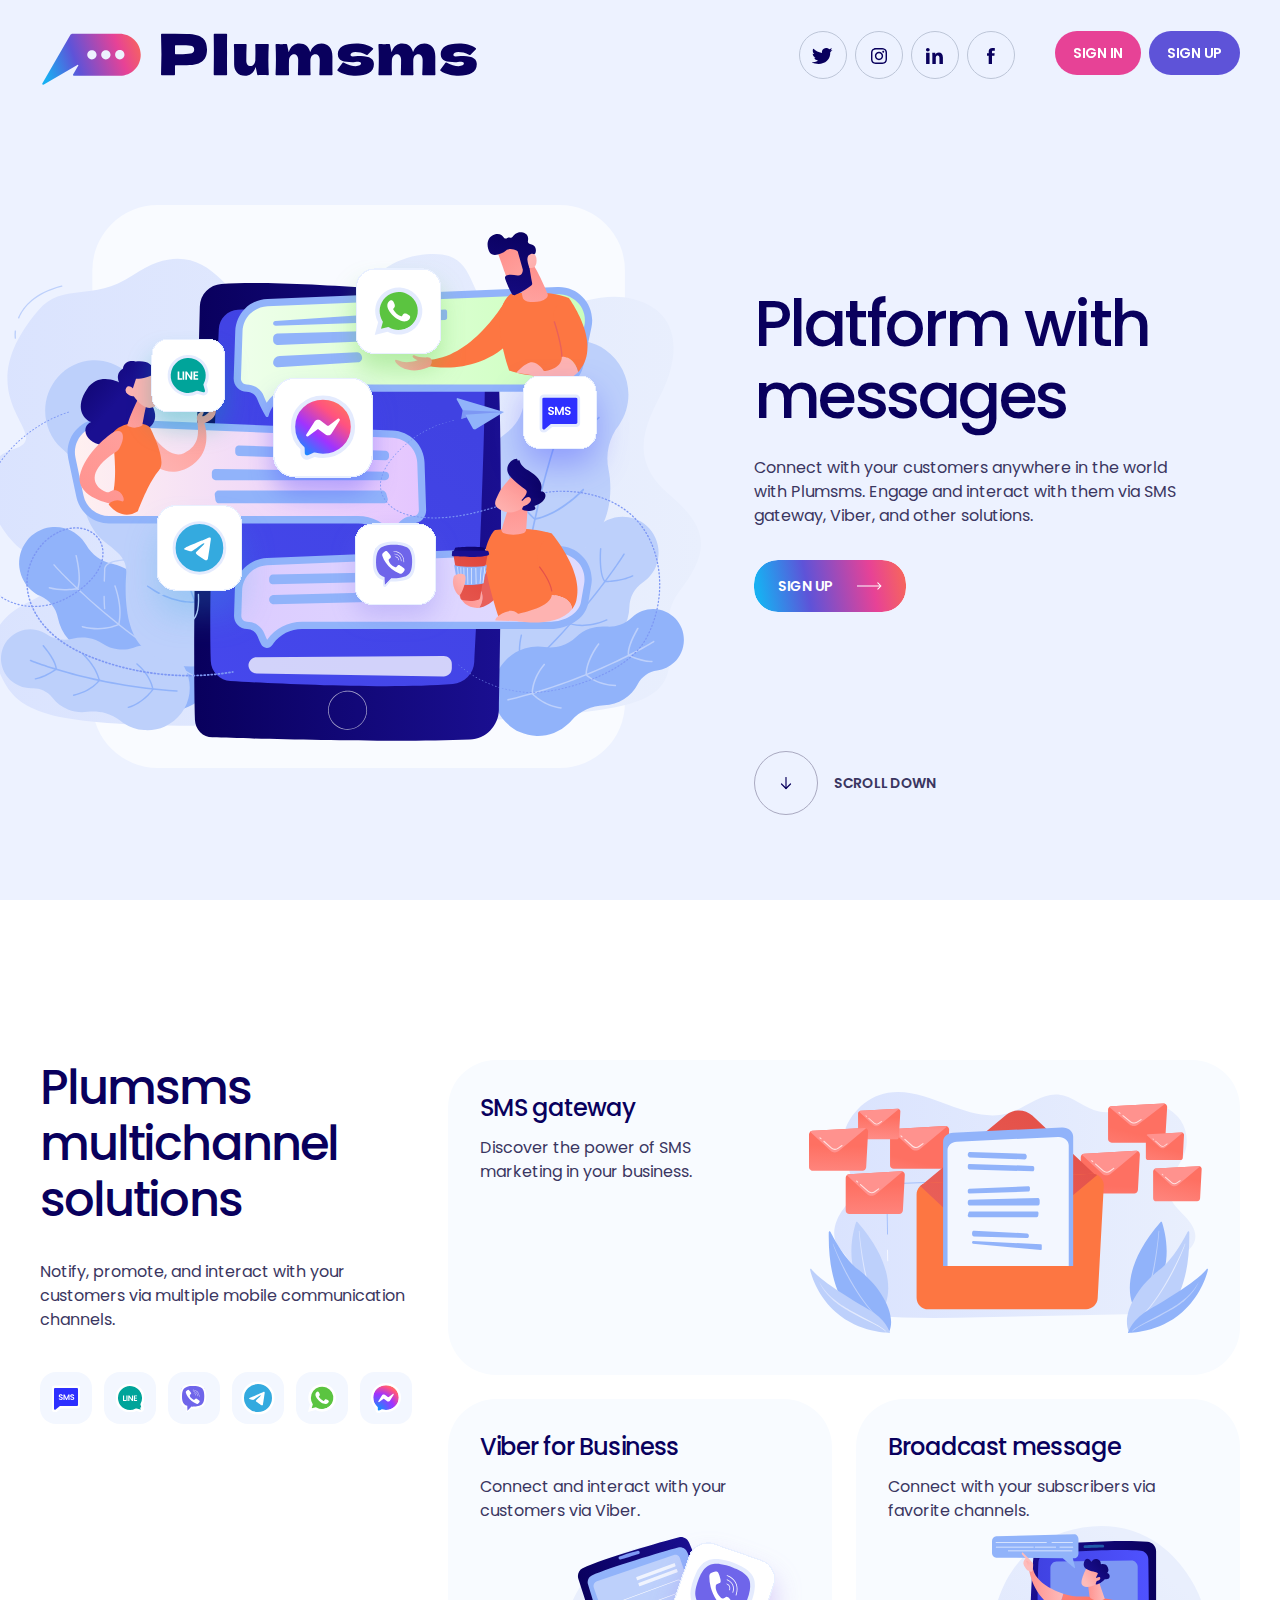
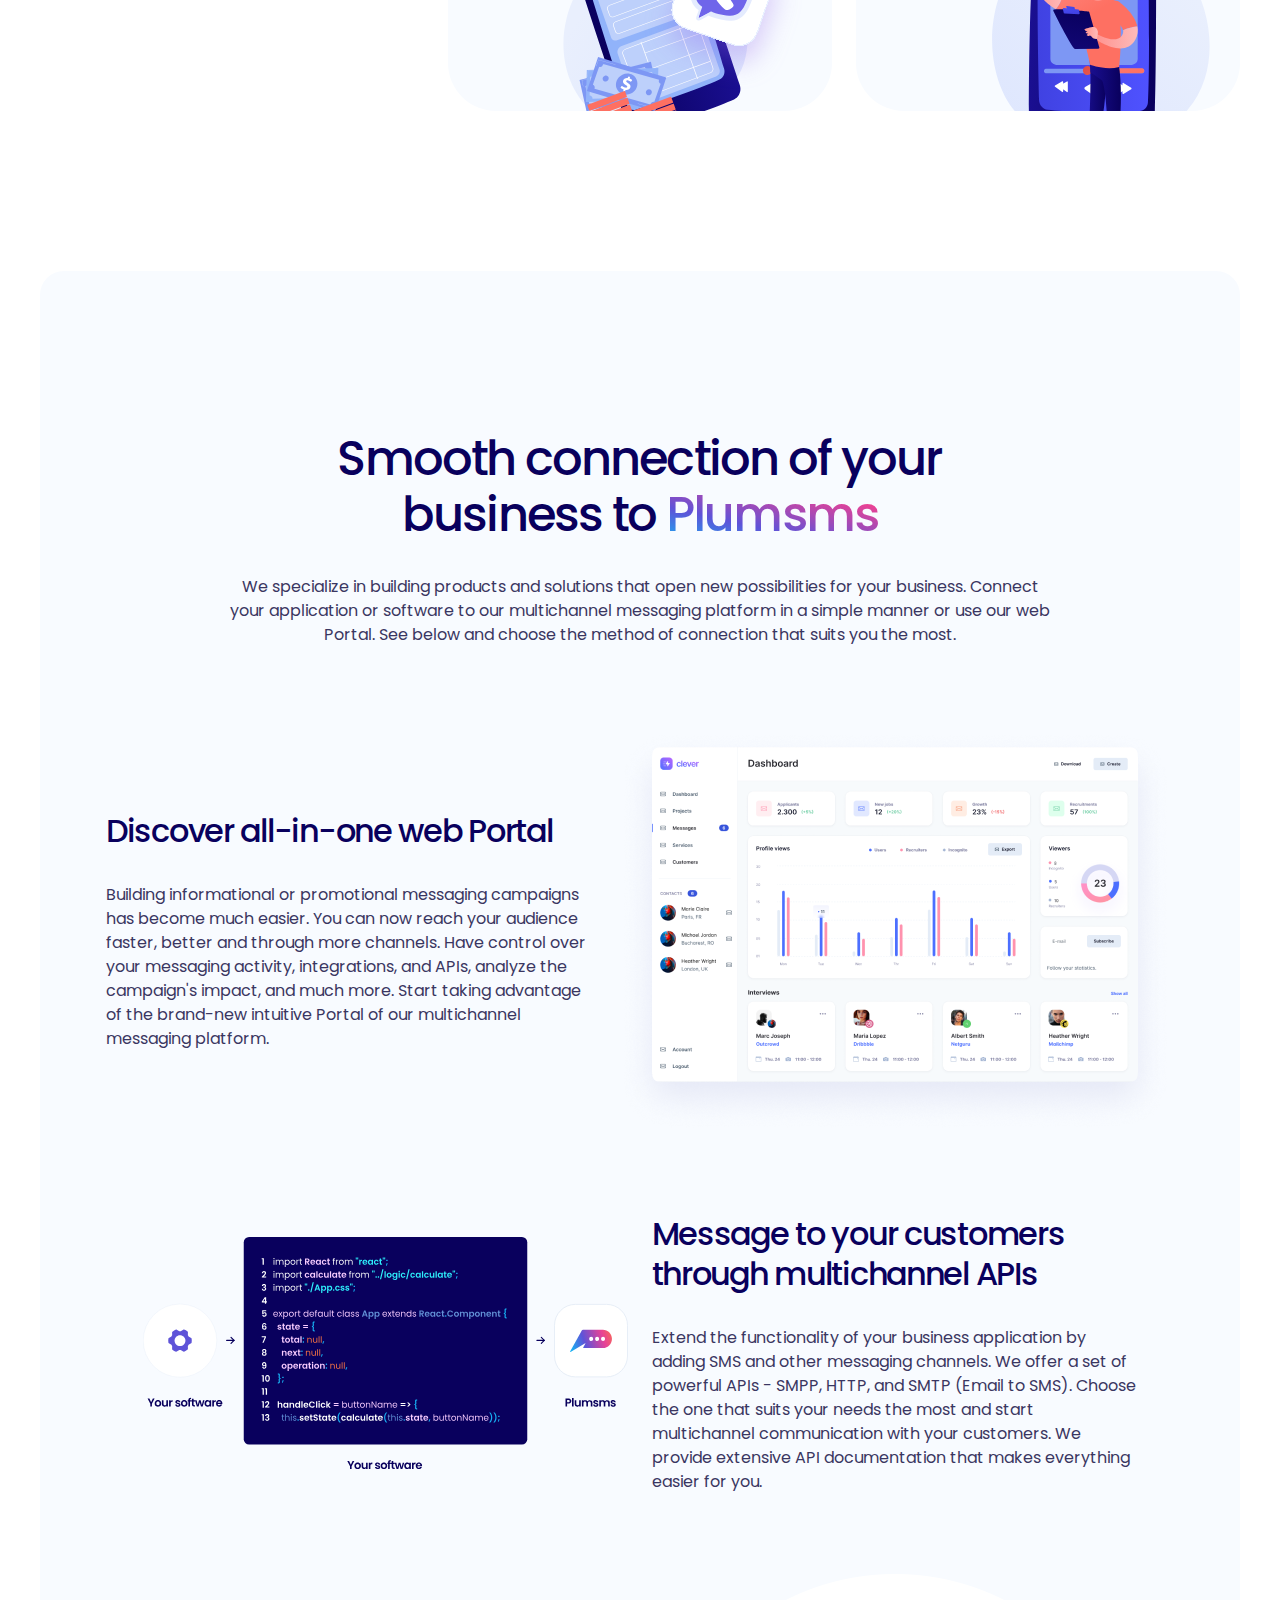
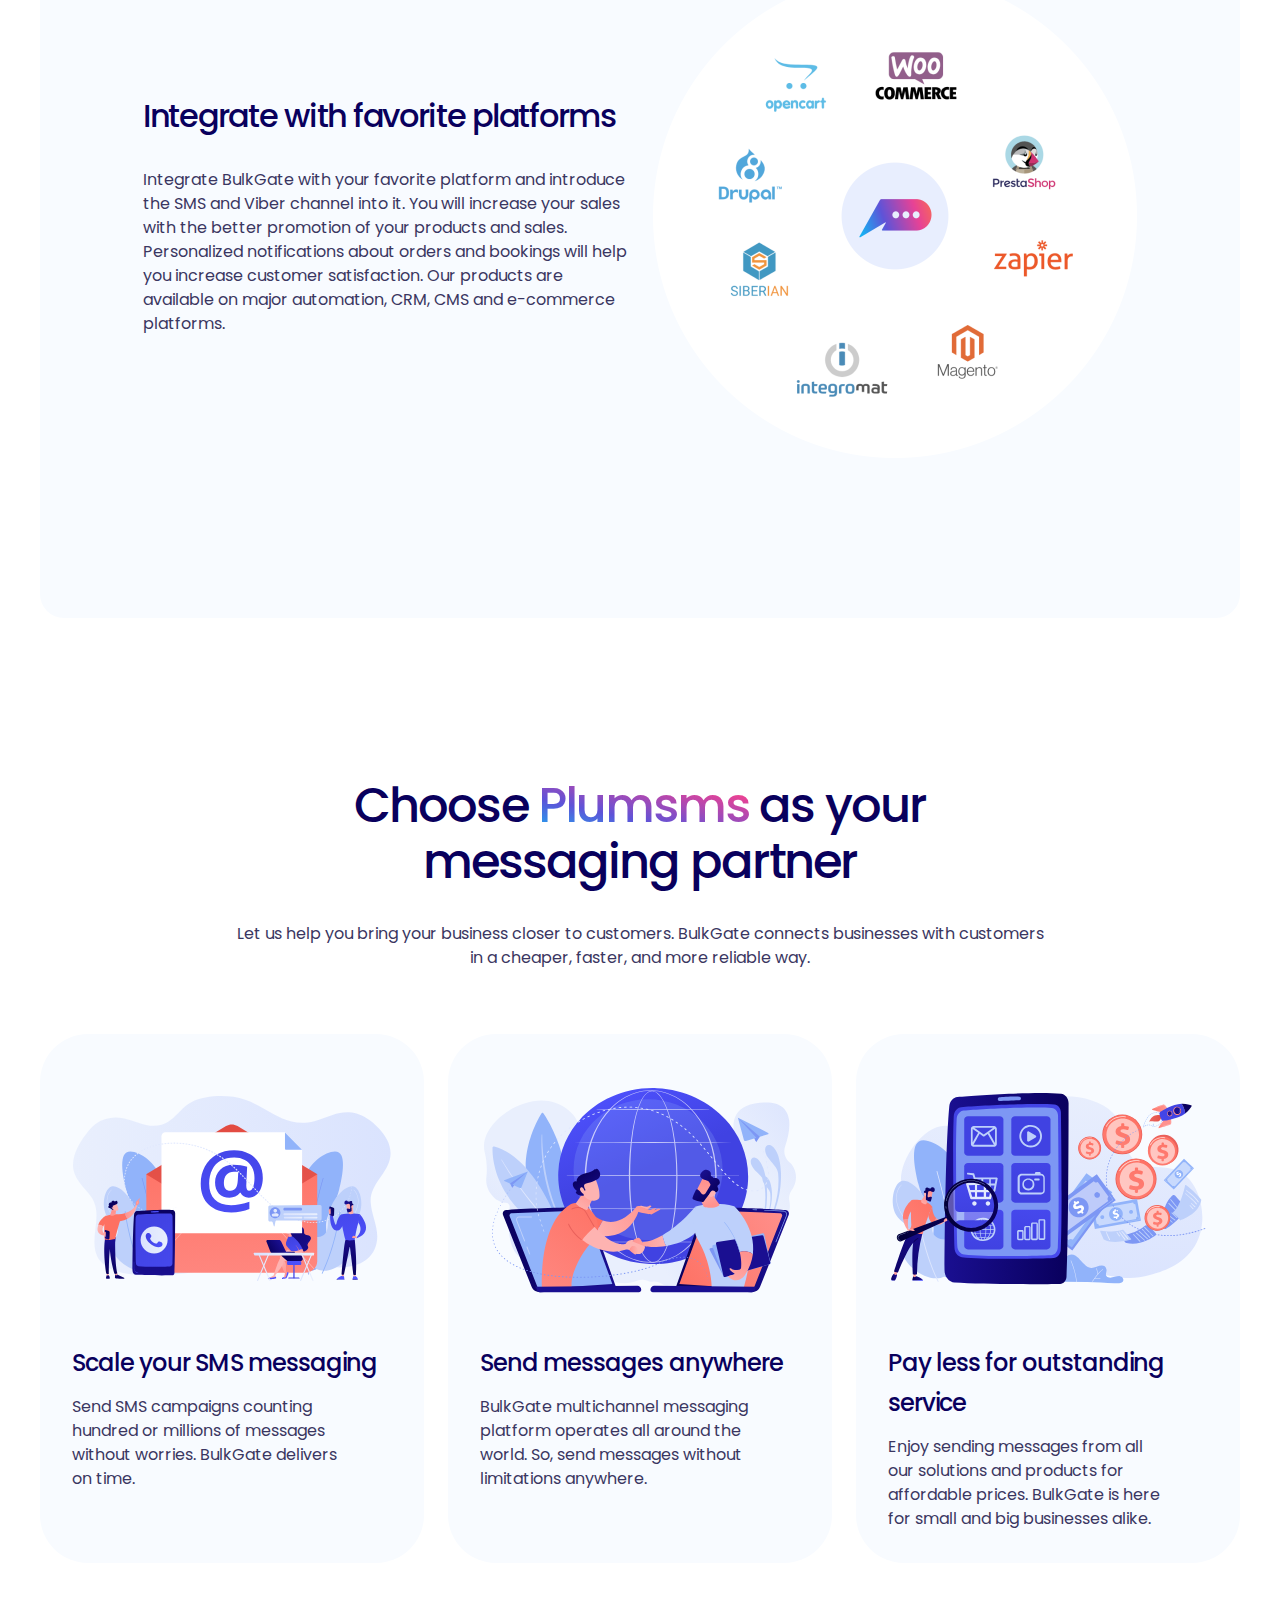
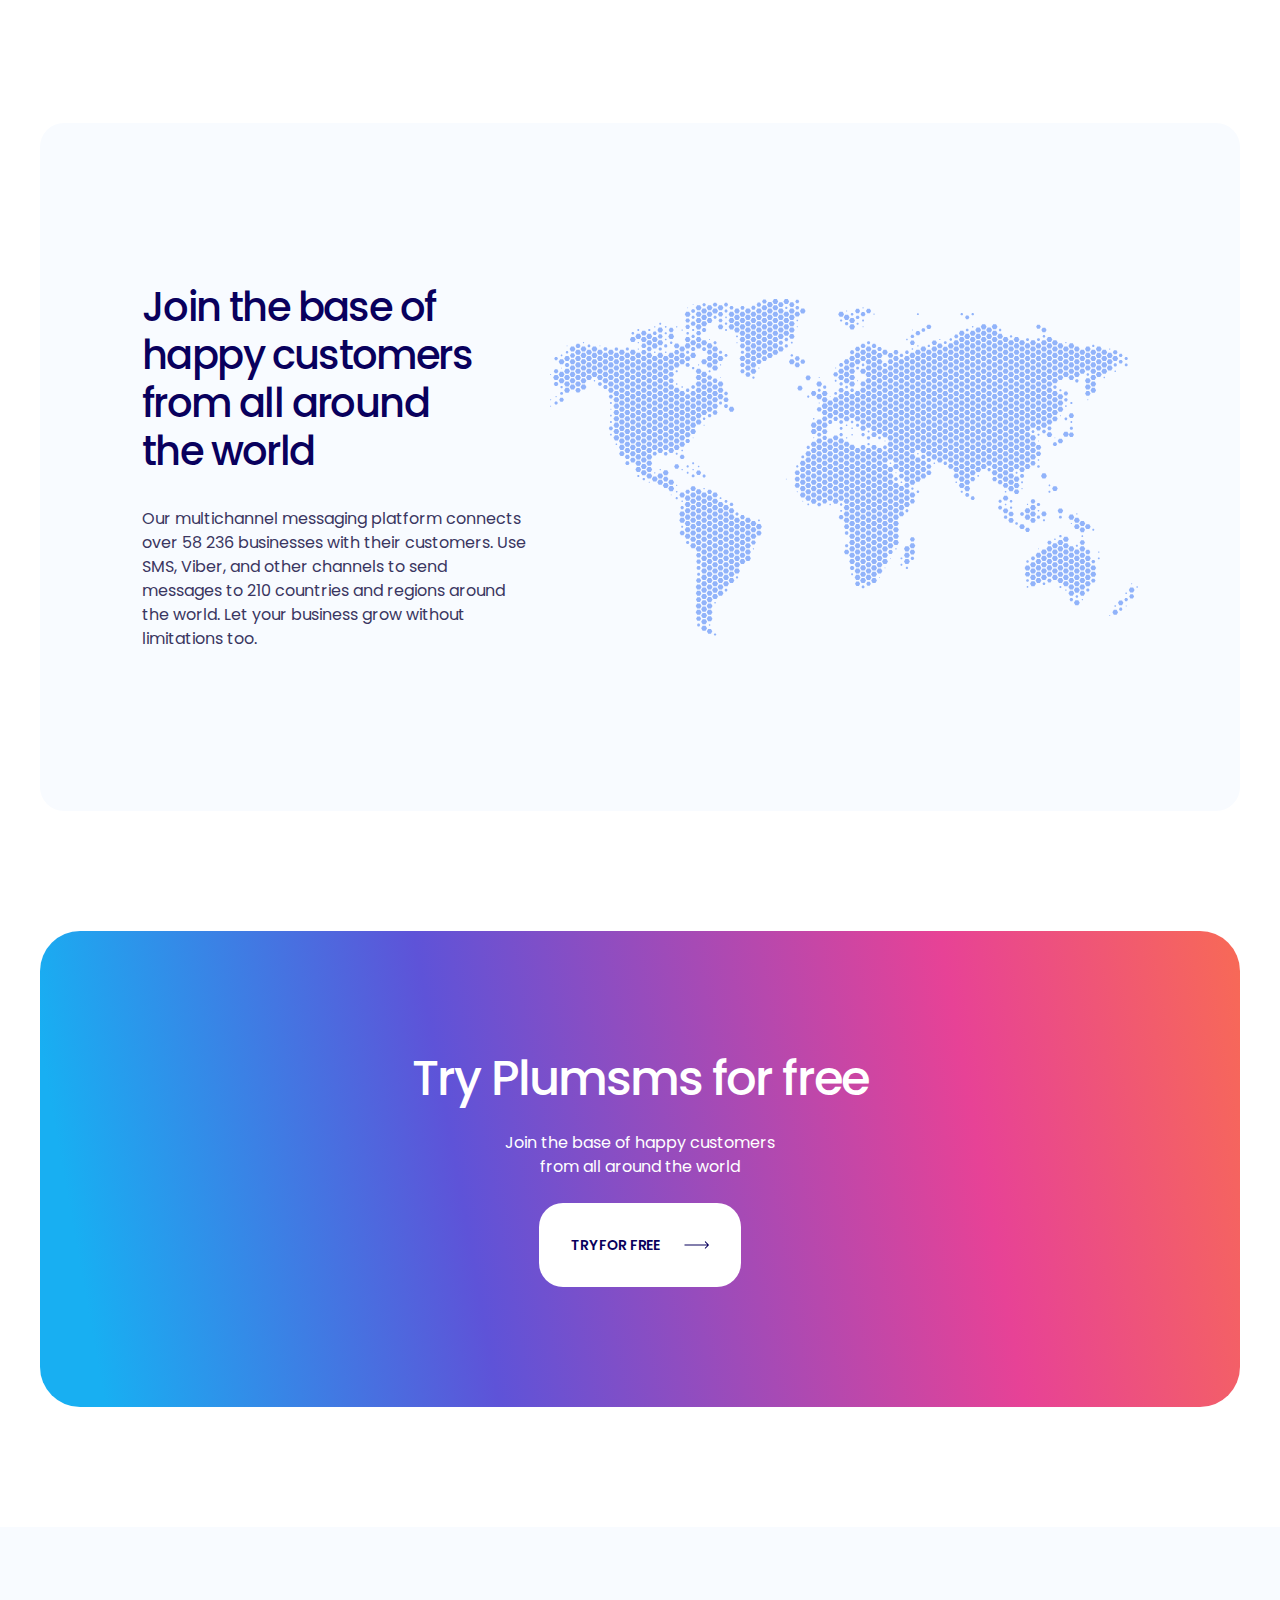
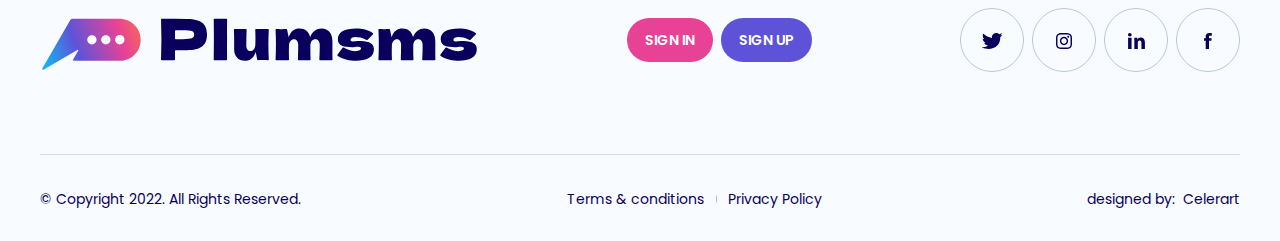
==== commit fc02c3fe: "15" ====
--- a/app/index.html
+++ b/app/index.html
@@ -14,7 +14,7 @@
 <header class="header">
   <div class="container">
     <nav class="menu">
-      <a class="logo header-logo" href="index.html">
+      <a class="logo header-logo" href="#">
         <img src="images/logo.svg" alt="Logo">
       </a>
       <div class="menu__mobile">
@@ -89,6 +89,7 @@
       </div>
       <button class="burger">
         <img src="images/burger.svg" alt="Burger">
+        <img src="images/burger-close.svg" alt="Burger">
       </button>
     </nav>
   </div>
--- a/app/css/style.min.css
+++ b/app/css/style.min.css
@@ -1,3 +1,3 @@
-@import url("https://fonts.googleapis.com/css2?family=Poppins:wght@400;500;600&display=swap");.header{position:fixed;left:0;right:0;top:22px;z-index:30;-webkit-transition:all 0.4s;-o-transition:all 0.4s;transition:all 0.4s}.header .logo{z-index:30}.header .menu{display:-webkit-box;display:-ms-flexbox;display:flex;-webkit-box-align:center;-ms-flex-align:center;align-items:center;-webkit-box-pack:justify;-ms-flex-pack:justify;justify-content:space-between}@media only screen and (max-width: 830px){.header{top:0;padding:10px 0}}.menu__mobile{display:-webkit-box;display:-ms-flexbox;display:flex}@media only screen and (max-width: 830px){.menu__mobile{position:absolute;left:0;top:0;z-index:25;display:-webkit-box;display:-ms-flexbox;display:flex;-webkit-box-orient:vertical;-webkit-box-direction:normal;-ms-flex-direction:column;flex-direction:column;-webkit-box-align:center;-ms-flex-align:center;align-items:center;-webkit-box-pack:center;-ms-flex-pack:center;justify-content:center;width:100%;height:120vh;background-color:#edf2ff;-webkit-transform:translateX(200%);-ms-transform:translateX(200%);transform:translateX(200%);-webkit-transition:all 0.4s;-o-transition:all 0.4s;transition:all 0.4s}.menu__mobile .menu__social{margin-right:0;margin-bottom:32px}}.menu__mobile--active{-webkit-transform:translateY(0);-ms-transform:translateY(0);transform:translateY(0)}.burger{z-index:30;display:none;padding:0;border:none;background-color:transparent;cursor:pointer}@media only screen and (max-width: 830px){.burger{display:block}}@media only screen and (max-width: 1180px){.header-logo{max-width:350px}}@media only screen and (max-width: 999px){.header-logo{max-width:300px}}@media only screen and (max-width: 520px){.header-logo{max-width:225px}}.header--active{top:0;padding:10px 0;background-color:rgba(248,251,255,0.9)}.header--active .menu__social-block{background-color:#edf2ff !important}.menu__control{display:-webkit-box;display:-ms-flexbox;display:flex}.menu__social{display:-webkit-box;display:-ms-flexbox;display:flex;margin-right:40px}.menu__social li a{display:-webkit-box;display:-ms-flexbox;display:flex;-webkit-box-align:center;-ms-flex-align:center;align-items:center;-webkit-box-pack:center;-ms-flex-pack:center;justify-content:center;width:48px;height:48px;overflow:hidden;border:1px solid #bcc5d7;border-radius:50%}.menu__social li a .menu__social-slime{margin-top:auto;height:96px;-webkit-transform:translateY(0);-ms-transform:translateY(0);transform:translateY(0);-webkit-transition:all 0.4s;-o-transition:all 0.4s;transition:all 0.4s}.menu__social li a .menu__social-block{display:-webkit-box;display:-ms-flexbox;display:flex;-webkit-box-align:center;-ms-flex-align:center;align-items:center;-webkit-box-pack:center;-ms-flex-pack:center;justify-content:center;width:48px;height:48px;background-color:transparent;-webkit-transition:all 0.4s;-o-transition:all 0.4s;transition:all 0.4s}.menu__social li a:hover .menu__social-slime{-webkit-transform:translateY(-50%);-ms-transform:translateY(-50%);transform:translateY(-50%)}.menu__social li+li{margin-left:8px}.footer{padding-top:80px;background-color:#f8fbff}@media only screen and (max-width: 1180px){.footer .footer-logo{max-width:350px}}@media only screen and (max-width: 999px){.footer .footer-logo{max-width:300px}}@media only screen and (max-width: 890px){.footer .footer-logo{max-width:200px}}@media only screen and (max-width: 820px){.footer .footer-logo{margin-bottom:39px;max-width:100%}}@media only screen and (max-width: 820px){.footer .menu__control{margin-bottom:41px}}.footer .menu__social-block{background-color:transparent !important}.footer__main{display:-webkit-box;display:-ms-flexbox;display:flex;-webkit-box-align:center;-ms-flex-align:center;align-items:center;-webkit-box-pack:justify;-ms-flex-pack:justify;justify-content:space-between;padding-bottom:82px;border-bottom:1px solid rgba(9,0,93,0.12)}@media only screen and (max-width: 999px){.footer__main{padding-bottom:50px}}@media only screen and (max-width: 820px){.footer__main{-webkit-box-orient:vertical;-webkit-box-direction:normal;-ms-flex-direction:column;flex-direction:column;padding-bottom:31px}}.footer__social{margin-right:0;margin-left:0}.footer__social .menu__social-slime{height:128px !important}.footer__social .menu__social-block{width:64px !important;height:64px !important}.footer__social li a{width:64px;height:64px}.footer__copy{display:-webkit-box;display:-ms-flexbox;display:flex;-webkit-box-align:center;-ms-flex-align:center;align-items:center;-webkit-box-pack:justify;-ms-flex-pack:justify;justify-content:space-between;padding:34px 0 32px}.footer__copy p{font-size:14px;line-height:20px;color:#09005d}@media only screen and (max-width: 820px){.footer__copy p{margin-bottom:24px}}.footer__copy a{display:block;font-size:14px;line-height:20px;text-decoration:none;color:#09005d}.footer__copy a span{width:calc(100%);font-size:14px;line-height:20px;color:#09005d;background-image:-o-linear-gradient(transparent calc(100% - 1px), #5e53d8 1px);background-image:linear-gradient(transparent calc(100% - 1px), #5e53d8 1px);background-size:0 93%;background-repeat:no-repeat;-webkit-transition:all 0.4s;-o-transition:all 0.4s;transition:all 0.4s}.footer__copy a:hover span{color:#5e53d8;background-size:100% 93%}.footer__copy ul{display:-webkit-box;display:-ms-flexbox;display:flex}.footer__copy ul li+li{position:relative;margin-left:24px}.footer__copy ul li+li::after{content:"";position:absolute;left:-12px;top:50%;width:1px;height:7px;background-color:rgba(9,0,93,0.25);-webkit-transform:translateY(-50%);-ms-transform:translateY(-50%);transform:translateY(-50%)}@media only screen and (max-width: 820px){.footer__copy ul{margin-bottom:24px}}@media only screen and (max-width: 820px){.footer__copy{-webkit-box-orient:vertical;-webkit-box-direction:normal;-ms-flex-direction:column;flex-direction:column}}.footer__copy-designed{display:-webkit-box;display:-ms-flexbox;display:flex}.footer__copy-designed p{margin:0 !important}.footer__copy-designed a{margin-left:8px;font-size:14px;line-height:20px;color:#09005d}@media only screen and (max-width: 999px){.footer{padding-top:68px}}@media only screen and (max-width: 750px){.footer{padding-top:56px}}html{-webkit-box-sizing:border-box;box-sizing:border-box}*,*::after,*::before{-webkit-box-sizing:inherit;box-sizing:inherit}ul,ol{padding:0}body,h1,h2,h3,h4,h5,h6,p,ul,ol,li,figure,figcaption,blockquote,dl,dd{margin:0}ul{list-style:none}img{display:block;max-width:100%}a{display:block;text-decoration:none;color:inherit}input,button,textarea,select{font:inherit}body{position:relative;overflow-y:scroll;font-family:"Poppins", sans-serif;font-weight:400;font-size:16px;line-height:24px;color:#3a3661;background-color:#fff;cursor:default}.container{margin:0 auto;padding:0 20px;max-width:1240px}h2{font-weight:500;font-size:48px;line-height:56px;letter-spacing:-0.04em;color:#09005d}h2 span{-webkit-text-fill-color:transparent;text-fill-color:transparent;background-image:-o-linear-gradient(77.27deg, #18aff2 5.08%, #5e53d8 35.73%, #e74296 76.59%, #fd7642 107.24%);background-image:linear-gradient(12.73deg, #18aff2 5.08%, #5e53d8 35.73%, #e74296 76.59%, #fd7642 107.24%);-webkit-background-clip:text;background-clip:text}@media only screen and (max-width: 999px){h2{font-size:40px;line-height:48px}}@media only screen and (max-width: 750px){h2{font-size:32px;line-height:40px}}.rv-button{position:relative;display:-webkit-box;display:-ms-flexbox;display:flex;-webkit-box-align:center;-ms-flex-align:center;align-items:center;-webkit-box-pack:center;-ms-flex-pack:center;justify-content:center;margin:0;padding:0 32px;width:-webkit-fit-content;width:-moz-fit-content;width:fit-content;height:84px;overflow:hidden;border:none;border-radius:24px;background-color:#fff;cursor:pointer}.rv-button__try{background-color:#fff;-webkit-transition:all 0.4s;-o-transition:all 0.4s;transition:all 0.4s}.rv-button__try .rv-button__slime-wrapper{margin-top:auto;height:168px;-webkit-transform:translateY(0);-ms-transform:translateY(0);transform:translateY(0);-webkit-transition:all 0.4s;-o-transition:all 0.4s;transition:all 0.4s}.rv-button__try .rv-button__slime{display:-webkit-box;display:-ms-flexbox;display:flex;-webkit-box-align:center;-ms-flex-align:center;align-items:center;-webkit-box-pack:center;-ms-flex-pack:center;justify-content:center;height:84px}.rv-button__try:hover{background-color:#f8fbff}.rv-button__try:hover .rv-button__slime-wrapper{-webkit-transform:translateY(-50%);-ms-transform:translateY(-50%);transform:translateY(-50%)}.rv-button__hero{position:relative;z-index:2;padding:0 24px;height:52px;min-height:52px;-webkit-transition:all 0.4s;-o-transition:all 0.4s;transition:all 0.4s}.rv-button__hero::after,.rv-button__hero::before{content:"";position:absolute;left:0;top:0;z-index:-1;width:100%;height:52px;border-radius:24px;background-image:-o-linear-gradient(10.27deg, #18aff2 5.08%, #5e53d8 35.73%, #e74296 76.59%, #fd7642 107.24%);background-image:linear-gradient(79.73deg, #18aff2 5.08%, #5e53d8 35.73%, #e74296 76.59%, #fd7642 107.24%);-webkit-transition:all 0.4s;-o-transition:all 0.4s;transition:all 0.4s}.rv-button__hero::before{opacity:0;background-image:-o-linear-gradient(10.27deg, #18f2f2 5.08%, #8176ff 39.13%, #ff6db8 73.19%, #ff946a 107.24%);background-image:linear-gradient(79.73deg, #18f2f2 5.08%, #8176ff 39.13%, #ff6db8 73.19%, #ff946a 107.24%)}.rv-button__hero span{color:#fff !important}.rv-button__hero .rv-button__slime-wrapper{margin-top:auto;height:104px;-webkit-transform:translateY(0);-ms-transform:translateY(0);transform:translateY(0);-webkit-transition:all 0.4s;-o-transition:all 0.4s;transition:all 0.4s}.rv-button__hero .rv-button__slime{display:-webkit-box;display:-ms-flexbox;display:flex;-webkit-box-align:center;-ms-flex-align:center;align-items:center;-webkit-box-pack:center;-ms-flex-pack:center;justify-content:center;height:52px}.rv-button__hero:hover::before{opacity:1}.rv-button__hero:hover::after{opacity:0}.rv-button__hero:hover .rv-button__slime-wrapper{-webkit-transform:translateY(-50%);-ms-transform:translateY(-50%);transform:translateY(-50%)}.rv-button img{display:block}.rv-button span{display:block;margin-right:24px;font-weight:600;font-size:14px;line-height:20px;letter-spacing:-0.02em;text-transform:uppercase;color:#09005d}.rv-button__blue{margin-left:8px !important;background-color:#5e53d8 !important}.rv-button__blue:hover{background-color:#4a41af !important}.rv-button__red,.rv-button__blue{padding:0 18px;height:44px;border-radius:40px;background-color:#e74296;-webkit-transition:all 0.4s;-o-transition:all 0.4s;transition:all 0.4s}.rv-button__red .rv-button__slime,.rv-button__blue .rv-button__slime{margin-top:auto;height:88px;-webkit-transform:translateY(0);-ms-transform:translateY(0);transform:translateY(0);-webkit-transition:all 0.4s;-o-transition:all 0.4s;transition:all 0.4s}.rv-button__red span,.rv-button__blue span{display:-webkit-box;display:-ms-flexbox;display:flex;-webkit-box-align:center;-ms-flex-align:center;align-items:center;-webkit-box-pack:center;-ms-flex-pack:center;justify-content:center;margin:0;height:44px;text-align:center;color:#fff !important}.rv-button__red:hover,.rv-button__blue:hover{background-color:#c52f7b}.rv-button__red:hover .rv-button__slime,.rv-button__blue:hover .rv-button__slime{-webkit-transform:translateY(-50%);-ms-transform:translateY(-50%);transform:translateY(-50%)}.rv-wrap{z-index:-1;display:none}.rv-wrap img{margin:0 auto;width:80%}@media only screen and (max-width: 520px){.rv-wrap img{width:100%}}@media only screen and (max-width: 750px){.rv-wrap{display:block}}.hero{position:relative;z-index:2;background-color:#edf2ff}.hero::before{content:"";position:absolute;left:-5%;top:12%;z-index:-1;width:55%;height:100%;background-image:url("../images/hero.svg");background-position:center center;background-size:contain;background-repeat:no-repeat}@media only screen and (max-width: 750px){.hero::before{display:none}}.hero__scroll{position:absolute;left:0;bottom:85px;display:-webkit-box;display:-ms-flexbox;display:flex;-webkit-box-align:center;-ms-flex-align:center;align-items:center;padding-left:80px;height:64px;overflow:hidden}.hero__scroll::after{content:"";position:absolute;left:0;top:0;width:64px;height:64px;border:1px solid #a9a9c0;border-radius:50%;background-color:transparent}.hero__scroll .hero__scroll-box{display:-webkit-box;display:-ms-flexbox;display:flex;-webkit-box-align:center;-ms-flex-align:center;align-items:center;-webkit-box-pack:center;-ms-flex-pack:center;justify-content:center;margin-right:40px;margin-left:-56px}.hero__scroll .hero__scroll-wrapper{margin-top:auto;height:128px;-webkit-transform:translateY(0);-ms-transform:translateY(0);transform:translateY(0);-webkit-transition:all 0.4s;-o-transition:all 0.4s;transition:all 0.4s}.hero__scroll .hero__scroll-slime{display:-webkit-box;display:-ms-flexbox;display:flex;-webkit-box-align:center;-ms-flex-align:center;align-items:center;height:64px}@media only screen and (max-width: 750px){.hero__scroll .hero__scroll-slime span{font-weight:500;letter-spacing:0}}.hero__scroll span{display:block;font-weight:600;font-size:14px;line-height:20px;letter-spacing:-0.02em;text-transform:uppercase;color:#3a3661}.hero__scroll:hover .hero__scroll-wrapper{-webkit-transform:translateY(-50%);-ms-transform:translateY(-50%);transform:translateY(-50%)}@media only screen and (max-width: 750px){.hero__scroll{bottom:35px}}.hero__wrapper{display:-webkit-box;display:-ms-flexbox;display:flex;-webkit-box-align:center;-ms-flex-align:center;align-items:center;-webkit-box-pack:end;-ms-flex-pack:end;justify-content:flex-end;min-height:100vh}.hero__content{position:relative;display:-webkit-box;display:-ms-flexbox;display:flex;-webkit-box-orient:vertical;-webkit-box-direction:normal;-ms-flex-direction:column;flex-direction:column;-webkit-box-pack:center;-ms-flex-pack:center;justify-content:center;width:100%;height:100vh;max-width:486px}.hero__content h1{margin-bottom:24px;max-width:486px;font-weight:500;font-size:64px;line-height:72px;letter-spacing:-0.04em;color:#09005d}@media only screen and (max-width: 999px){.hero__content h1{font-size:54px;line-height:62px}}@media only screen and (max-width: 750px){.hero__content h1{margin-bottom:16px;max-width:100%;font-size:40px;line-height:48px}}.hero__content p{margin-bottom:32px;max-width:431px}@media only screen and (max-width: 750px){.hero__content p{margin-bottom:16px;max-width:100%}}@media only screen and (max-width: 999px){.hero__content{max-width:400px}}@media only screen and (max-width: 840px){.hero__content{max-width:350px}}@media only screen and (max-width: 750px){.hero__content{-webkit-box-pack:start;-ms-flex-pack:start;justify-content:flex-start;padding-top:90px;max-width:100%}}.partner{margin:160px 0}.partner h2{margin:0 auto 32px;max-width:622px;text-align:center}@media only screen and (max-width: 1180px){.partner h2{margin:0 auto 28px}}@media only screen and (max-width: 999px){.partner h2{margin:0 auto 24px}}.partner p{margin:0 auto 64px;max-width:821px;text-align:center}@media only screen and (max-width: 1180px){.partner p{margin:0 auto 50px}}@media only screen and (max-width: 999px){.partner p{margin:0 auto 40px}}.partner ul{display:-ms-grid;display:grid;grid-gap:0 24px;-ms-grid-columns:1fr 1fr 1fr;grid-template-columns:1fr 1fr 1fr}.partner ul li{padding:32px;border-radius:48px;background-color:#f8fbff}.partner ul li img{margin-bottom:32px;width:100%;-o-object-fit:contain;object-fit:contain}@media only screen and (max-width: 999px){.partner ul li img{margin-bottom:24px}}@media only screen and (max-width: 900px){.partner ul li img{margin:0 auto 24px;max-width:400px}}.partner ul li h4{margin-bottom:12px;font-weight:500;font-size:24px;line-height:40px;letter-spacing:-0.04em;color:#09005d}@media only screen and (max-width: 1180px){.partner ul li h4{font-size:20px;line-height:28px}}@media only screen and (max-width: 999px){.partner ul li h4{font-size:18px;line-height:26px}}.partner ul li p{margin:0;max-width:279px;text-align:left}@media only screen and (max-width: 900px){.partner ul li p{max-width:100%}}@media only screen and (max-width: 1180px){.partner ul li{padding:24px}}@media only screen and (max-width: 900px){.partner ul{grid-gap:24px 0;-ms-grid-columns:1fr;grid-template-columns:1fr}}@media only screen and (max-width: 1180px){.partner{margin:120px 0}}@media only screen and (max-width: 999px){.partner{margin:90px 0}}@media only screen and (max-width: 750px){.partner{margin:64px 0}}.base{margin:160px 0 120px}.base__wrapper{display:-webkit-box;display:-ms-flexbox;display:flex;-webkit-box-align:center;-ms-flex-align:center;align-items:center;-webkit-box-pack:center;-ms-flex-pack:center;justify-content:center;padding:160px 20px;border-radius:24px;background-color:#f8fbff}@media only screen and (max-width: 1180px){.base__wrapper{padding:120px 20px}}@media only screen and (max-width: 999px){.base__wrapper{padding:90px 20px}}@media only screen and (max-width: 800px){.base__wrapper{-webkit-box-orient:vertical;-webkit-box-direction:normal;-ms-flex-direction:column;flex-direction:column}}@media only screen and (max-width: 750px){.base__wrapper{padding:64px 20px}}.base__content{margin-right:24px;max-width:384px}@media only screen and (max-width: 850px){.base__content{margin-right:15px;max-width:340px}}@media only screen and (max-width: 800px){.base__content{margin-right:0;margin-bottom:24px;max-width:100%}}.base h2{margin-bottom:32px;max-width:350px;font-size:40px;line-height:48px}@media only screen and (max-width: 999px){.base h2{margin-bottom:24px;max-width:100%;font-size:34px;line-height:42px}}@media only screen and (max-width: 750px){.base h2{margin-bottom:16px;font-size:28px;line-height:36px}}@media only screen and (max-width: 1180px){.base{margin:120px 0}}@media only screen and (max-width: 999px){.base{margin:90px 0}}@media only screen and (max-width: 750px){.base{margin:64px 0}}.try{margin:120px 0}.try__wrapper{display:-webkit-box;display:-ms-flexbox;display:flex;-webkit-box-orient:vertical;-webkit-box-direction:normal;-ms-flex-direction:column;flex-direction:column;-webkit-box-align:center;-ms-flex-align:center;align-items:center;-webkit-box-pack:center;-ms-flex-pack:center;justify-content:center;padding:120px 0;border-radius:40px;background-image:-o-linear-gradient(10.27deg, #18aff2 5.08%, #5e53d8 35.73%, #e74296 76.59%, #fd7642 107.24%);background-image:linear-gradient(79.73deg, #18aff2 5.08%, #5e53d8 35.73%, #e74296 76.59%, #fd7642 107.24%)}@media only screen and (max-width: 999px){.try__wrapper{padding:96px 20px}}.try h2{margin-bottom:24px;text-align:center;color:#fff}@media only screen and (max-width: 750px){.try h2{margin-bottom:16px}}.try p{margin-bottom:24px;max-width:296px;text-align:center;color:#fff}@media only screen and (max-width: 750px){.try p{margin-bottom:16px}}@media only screen and (max-width: 999px){.try{margin:90px 0}}@media only screen and (max-width: 750px){.try{margin:64px 0}}.solutions{margin:0 0 160px;padding-top:160px}.solutions__wrapper{display:-webkit-box;display:-ms-flexbox;display:flex;-webkit-box-pack:justify;-ms-flex-pack:justify;justify-content:space-between}@media only screen and (max-width: 999px){.solutions__wrapper{-webkit-box-orient:vertical;-webkit-box-direction:normal;-ms-flex-direction:column;flex-direction:column}}.solutions__info{margin-right:36px;width:100%;max-width:372px}.solutions__info h2{margin-bottom:32px}@media only screen and (max-width: 1180px){.solutions__info h2{margin-bottom:28px}}@media only screen and (max-width: 999px){.solutions__info h2{margin-bottom:24px}}.solutions__info ul{display:-webkit-box;display:-ms-flexbox;display:flex;margin-top:40px;height:-webkit-fit-content;height:-moz-fit-content;height:fit-content}.solutions__info ul li{margin-bottom:12px}.solutions__info ul li:not(:last-child){margin-right:12px}@media only screen and (max-width: 750px){.solutions__info ul li:not(:last-child){margin-right:8px}}@media only screen and (max-width: 520px){.solutions__info ul li:not(:last-child){margin-right:4px}}.solutions__info ul li a{display:block;width:52px;height:52px}.solutions__info ul li a svg rect{-webkit-transition:all 0.4s;-o-transition:all 0.4s;transition:all 0.4s}.solutions__info ul li:nth-child(1) a:hover svg rect{fill:#2e30ff}.solutions__info ul li:nth-child(2) a:hover svg rect{fill:#00a49a}.solutions__info ul li:nth-child(3) a:hover svg rect{fill:#6f65ea}.solutions__info ul li:nth-child(4) a:hover svg rect{fill:#34aadf}.solutions__info ul li:nth-child(5) a:hover svg rect{fill:#5bc440}.solutions__info ul li:nth-child(6) a:hover svg rect{fill:#a033ff}@media only screen and (max-width: 1180px){.solutions__info ul{-ms-flex-wrap:wrap;flex-wrap:wrap}}@media only screen and (max-width: 999px){.solutions__info ul{margin-top:24px;margin-bottom:28px}}@media only screen and (max-width: 1180px){.solutions__info{margin-right:28px;max-width:300px}}@media only screen and (max-width: 999px){.solutions__info{margin-right:0;max-width:100%}}.solutions__inner{width:100%}.solutions__inner h4{margin-bottom:12px;font-weight:500;font-size:24px;line-height:32px;letter-spacing:-0.04em;color:#09005d}.solutions__big{display:-webkit-box;display:-ms-flexbox;display:flex;-webkit-box-pack:justify;-ms-flex-pack:justify;justify-content:space-between;margin-bottom:24px;padding:32px;width:100%;min-height:312px;border-radius:48px;background-color:#f8fbff}.solutions__big .solutions__big-img{display:-webkit-box;display:-ms-flexbox;display:flex;-webkit-box-align:center;-ms-flex-align:center;align-items:center;-webkit-box-pack:center;-ms-flex-pack:center;justify-content:center;min-height:165px}.solutions__big .solutions__big-img img{min-width:280px;min-height:165px}@media only screen and (max-width: 750px){.solutions__big .solutions__big-img img{min-width:220px}}@media only screen and (max-width: 750px){.solutions__big .solutions__big-img{margin-top:20px}}@media only screen and (max-width: 750px){.solutions__big{-webkit-box-orient:vertical;-webkit-box-direction:normal;-ms-flex-direction:column;flex-direction:column;min-height:335px}}.solutions__big-info{margin-right:20px;max-width:220px}.solutions__small-wrapper{display:-ms-grid;display:grid;grid-gap:0 24px;-ms-grid-columns:1fr 1fr;grid-template-columns:1fr 1fr}@media only screen and (max-width: 750px){.solutions__small-wrapper{grid-gap:24px 0;-ms-grid-columns:1fr;grid-template-columns:1fr}}.solutions__small{position:relative;z-index:2;padding:32px;min-height:312px;overflow:hidden;border-radius:48px;background-color:#f8fbff}.solutions__small img{position:absolute;right:30px;bottom:-48px;z-index:-1}@media only screen and (max-width: 1180px){.solutions__small img{right:0;bottom:-60px}}@media only screen and (max-width: 520px){.solutions__small img{right:-30px;bottom:-50px}}.solutions__small:last-child img{bottom:-66px}@media only screen and (max-width: 520px){.solutions__small:last-child img{bottom:-100px}}@media only screen and (max-width: 1180px){.solutions__small{min-height:380px}}@media only screen and (max-width: 999px){.solutions__small{min-height:335px}}@media only screen and (max-width: 1180px){.solutions{margin:0 0 120px;padding-top:120px}}@media only screen and (max-width: 999px){.solutions{margin:0 0 90px;padding-top:90px}}@media only screen and (max-width: 750px){.solutions{margin:0 0 64px}}.business{margin:160px 0}.business__wrapper{padding:160px 20px;border-radius:24px;background-color:#f8fbff}.business__wrapper h2{margin:0 auto 32px;max-width:696px;text-align:center}@media only screen and (max-width: 1180px){.business__wrapper{padding:120px 20px}}@media only screen and (max-width: 999px){.business__wrapper{padding:90px 20px}}@media only screen and (max-width: 750px){.business__wrapper{padding:64px 20px}}.business__text{margin:0 auto 80px;max-width:821px;text-align:center}@media only screen and (max-width: 1180px){.business__text{margin:0 auto 65px}}@media only screen and (max-width: 999px){.business__text{margin:0 auto 56px}}@media only screen and (max-width: 860px){.business .second-box{-webkit-box-orient:vertical;-webkit-box-direction:reverse;-ms-flex-direction:column-reverse;flex-direction:column-reverse}}.business__box{display:-webkit-box;display:-ms-flexbox;display:flex;-webkit-box-align:center;-ms-flex-align:center;align-items:center;-webkit-box-pack:center;-ms-flex-pack:center;justify-content:center}.business__box h3{margin-bottom:32px;font-weight:500;font-size:32px;line-height:40px;letter-spacing:-0.04em;color:#09005d}@media only screen and (max-width: 999px){.business__box h3{margin-bottom:24px;font-size:24px;line-height:32px}}.business__box:not(:last-child){margin-bottom:80px}@media only screen and (max-width: 999px){.business__box:not(:last-child){margin-bottom:56px}}.business__box:last-child img{width:100%;max-width:484px}@media only screen and (max-width: 1180px){.business__box:last-child img{max-width:400px}}@media only screen and (max-width: 860px){.business__box{-webkit-box-orient:vertical;-webkit-box-direction:normal;-ms-flex-direction:column;flex-direction:column}}.business .box-second{margin-right:0 !important;margin-left:24px}@media only screen and (max-width: 860px){.business .box-second{margin-left:0}}.business__box-info{margin-right:24px;width:100%;max-width:486px}@media only screen and (max-width: 860px){.business__box-info p{margin-bottom:24px}}@media only screen and (max-width: 1180px){.business__box-info{max-width:420px}}@media only screen and (max-width: 999px){.business__box-info{max-width:350px}}@media only screen and (max-width: 860px){.business__box-info{margin-right:0;max-width:100%}}@media only screen and (max-width: 1180px){.business{margin:120px 0}}@media only screen and (max-width: 999px){.business{margin:90px 0}}@media only screen and (max-width: 750px){.business{margin:64px 0}}.intro__img-wrap{width:100%;max-width:100%}@media only screen and (max-width: 750px){.intro__img-wrap{max-width:70%}}@media only screen and (max-width: 520px){.intro__img-wrap{max-width:90%}}.intro{display:-webkit-box;display:-ms-flexbox;display:flex;-webkit-box-align:center;-ms-flex-align:center;align-items:center;-webkit-box-pack:center;-ms-flex-pack:center;justify-content:center;padding:0 20px;width:100%;height:100vh;max-width:100%;max-height:100vh}.intro .intro__img{width:100%;max-width:100%}.intro h1{margin-right:41px;min-width:-webkit-fit-content;min-width:-moz-fit-content;min-width:fit-content;font-weight:500;font-size:72px;line-height:72px;letter-spacing:-0.04em;text-align:center;color:#09005d}@media only screen and (max-width: 1180px){.intro h1{margin-right:20px;font-size:60px;line-height:72px}}@media only screen and (max-width: 999px){.intro h1{font-size:40px;line-height:48px}}@media only screen and (max-width: 750px){.intro h1{margin-right:0;margin-bottom:20px}}.intro img{max-width:100%;-o-object-fit:contain;object-fit:contain}.intro .logo{position:absolute;left:0;right:0;top:22px;margin:0 auto;padding:0 20px}.intro .logo img{margin:0 auto}@media only screen and (max-width: 750px){.intro .logo{max-width:300px}}@media only screen and (max-width: 750px){.intro .logo{top:15px}}@media only screen and (max-width: 750px){.intro{-webkit-box-orient:vertical;-webkit-box-direction:normal;-ms-flex-direction:column;flex-direction:column;padding-top:50px}}.terms{padding:200px 0}.terms__title{margin-bottom:52px}@media only screen and (max-width: 999px){.terms__title{margin-bottom:42px}}@media only screen and (max-width: 750px){.terms__title{margin-bottom:32px}}.terms__wrapper{position:relative;display:-webkit-box;display:-ms-flexbox;display:flex;-webkit-box-pack:justify;-ms-flex-pack:justify;justify-content:space-between}@media only screen and (max-width: 750px){.terms__wrapper{-webkit-box-orient:vertical;-webkit-box-direction:normal;-ms-flex-direction:column;flex-direction:column}}.terms__nav{position:-webkit-sticky;position:sticky;top:10px;padding-top:20px;height:-webkit-fit-content;height:-moz-fit-content;height:fit-content}.terms__nav p{margin-bottom:12px;font-size:14px;line-height:22px}@media only screen and (max-width: 750px){.terms__nav p{color:#bcc5d7}}.terms__nav ul li a{font-weight:600;font-size:16px;line-height:24px;color:#09005d}.terms__nav ul li+li{margin-top:16px}@media only screen and (max-width: 750px){.terms__nav ul li+li{margin-top:24px}}@media only screen and (max-width: 750px){.terms__nav{position:relative;top:0;margin-bottom:30px}}.terms__main{width:100%;max-width:894px}.terms__main h2{margin-bottom:24px}.terms__main h2:first-of-type{padding-top:20px}.terms__main h2:not(:first-child){margin-top:56px;padding-top:56px;border-top:1px solid #bcc5d7}.terms__main h3{margin-top:56px;margin-bottom:24px;font-weight:500;font-size:32px;line-height:40px;letter-spacing:-0.04em;color:#09005d}.terms__main p:not(:last-child){margin-bottom:24px}@media only screen and (max-width: 1180px){.terms{padding:160px 0}}@media only screen and (max-width: 999px){.terms{padding:140px 0}}@media only screen and (max-width: 750px){.terms{padding:120px 0}}
+@import url("https://fonts.googleapis.com/css2?family=Poppins:wght@400;500;600&display=swap");.header{position:fixed;left:0;right:0;top:22px;z-index:30;-webkit-transition:all 0.4s;-o-transition:all 0.4s;transition:all 0.4s}.header .logo{z-index:30}.header .menu{display:-webkit-box;display:-ms-flexbox;display:flex;-webkit-box-align:center;-ms-flex-align:center;align-items:center;-webkit-box-pack:justify;-ms-flex-pack:justify;justify-content:space-between}@media only screen and (max-width: 830px){.header{top:0;padding:10px 0}}.menu__mobile{display:-webkit-box;display:-ms-flexbox;display:flex}@media only screen and (max-width: 830px){.menu__mobile{position:absolute;left:0;top:0;z-index:25;display:-webkit-box;display:-ms-flexbox;display:flex;-webkit-box-orient:vertical;-webkit-box-direction:normal;-ms-flex-direction:column;flex-direction:column;-webkit-box-align:center;-ms-flex-align:center;align-items:center;-webkit-box-pack:center;-ms-flex-pack:center;justify-content:center;padding-bottom:20vh;width:100%;height:120vh;background-color:#edf2ff;-webkit-transform:translateX(200%);-ms-transform:translateX(200%);transform:translateX(200%);-webkit-transition:all 0.4s;-o-transition:all 0.4s;transition:all 0.4s}.menu__mobile .menu__social{margin-right:0;margin-bottom:32px}.menu__mobile .menu__social li a{width:64px;height:64px}.menu__mobile .menu__social li+li{margin-left:16px}}@media only screen and (max-width: 830px) and (max-width: 520px){.menu__mobile .menu__social li+li{margin-left:8px}}@media only screen and (max-width: 830px){.menu__mobile .menu__social-slime{height:128px !important}.menu__mobile .menu__social-block{width:64px !important;height:64px !important}}.menu__mobile--active{-webkit-transform:translateY(0);-ms-transform:translateY(0);transform:translateY(0)}.burger{position:relative;z-index:30;display:none;padding:0;width:48px;height:48px;border:none;background-color:transparent;cursor:pointer}.burger img{position:absolute;left:0;top:0;-webkit-transition:all 0.2s;-o-transition:all 0.2s;transition:all 0.2s}.burger img:first-of-type{visibility:visible;opacity:1}.burger img:last-of-type{visibility:hidden;opacity:0}@media only screen and (max-width: 830px){.burger{display:block}}.burger--active img:first-of-type{visibility:hidden;opacity:0}.burger--active img:last-of-type{visibility:visible;opacity:1}@media only screen and (max-width: 1180px){.header-logo{max-width:350px}}@media only screen and (max-width: 999px){.header-logo{max-width:300px}}@media only screen and (max-width: 520px){.header-logo{max-width:225px}}.header--active{top:0;padding:10px 0;background-color:rgba(248,251,255,0.9)}.header--active .menu__social-block{background-color:#edf2ff !important}.menu__control{display:-webkit-box;display:-ms-flexbox;display:flex}.menu__social{display:-webkit-box;display:-ms-flexbox;display:flex;margin-right:40px}.menu__social li a{display:-webkit-box;display:-ms-flexbox;display:flex;-webkit-box-align:center;-ms-flex-align:center;align-items:center;-webkit-box-pack:center;-ms-flex-pack:center;justify-content:center;width:48px;height:48px;overflow:hidden;border:1px solid #bcc5d7;border-radius:50%}.menu__social li a .menu__social-slime{margin-top:auto;height:96px;-webkit-transform:translateY(0);-ms-transform:translateY(0);transform:translateY(0);-webkit-transition:all 0.4s;-o-transition:all 0.4s;transition:all 0.4s}.menu__social li a .menu__social-block{display:-webkit-box;display:-ms-flexbox;display:flex;-webkit-box-align:center;-ms-flex-align:center;align-items:center;-webkit-box-pack:center;-ms-flex-pack:center;justify-content:center;width:48px;height:48px;background-color:transparent;-webkit-transition:all 0.4s;-o-transition:all 0.4s;transition:all 0.4s}.menu__social li a:hover .menu__social-slime{-webkit-transform:translateY(-50%);-ms-transform:translateY(-50%);transform:translateY(-50%)}.menu__social li+li{margin-left:8px}.footer{padding-top:80px;background-color:#f8fbff}@media only screen and (max-width: 1180px){.footer .footer-logo{max-width:350px}}@media only screen and (max-width: 999px){.footer .footer-logo{max-width:300px}}@media only screen and (max-width: 890px){.footer .footer-logo{max-width:200px}}@media only screen and (max-width: 820px){.footer .footer-logo{margin-bottom:39px;max-width:100%}}@media only screen and (max-width: 820px){.footer .menu__control{margin-bottom:41px}}.footer .menu__social-block{background-color:transparent !important}.footer__main{display:-webkit-box;display:-ms-flexbox;display:flex;-webkit-box-align:center;-ms-flex-align:center;align-items:center;-webkit-box-pack:justify;-ms-flex-pack:justify;justify-content:space-between;padding-bottom:82px;border-bottom:1px solid rgba(9,0,93,0.12)}@media only screen and (max-width: 999px){.footer__main{padding-bottom:50px}}@media only screen and (max-width: 820px){.footer__main{-webkit-box-orient:vertical;-webkit-box-direction:normal;-ms-flex-direction:column;flex-direction:column;padding-bottom:31px}}.footer__social{margin-right:0;margin-left:0}.footer__social .menu__social-slime{height:128px !important}.footer__social .menu__social-block{width:64px !important;height:64px !important}.footer__social li a{width:64px;height:64px}.footer__copy{display:-webkit-box;display:-ms-flexbox;display:flex;-webkit-box-align:center;-ms-flex-align:center;align-items:center;-webkit-box-pack:justify;-ms-flex-pack:justify;justify-content:space-between;padding:34px 0 32px}.footer__copy p{font-size:14px;line-height:20px;color:#09005d}@media only screen and (max-width: 820px){.footer__copy p{margin-bottom:24px}}.footer__copy a{display:block;font-size:14px;line-height:20px;text-decoration:none;color:#09005d}.footer__copy a span{width:calc(100%);font-size:14px;line-height:20px;color:#09005d;background-image:-o-linear-gradient(transparent calc(100% - 1px), #5e53d8 1px);background-image:linear-gradient(transparent calc(100% - 1px), #5e53d8 1px);background-size:0 93%;background-repeat:no-repeat;-webkit-transition:all 0.4s;-o-transition:all 0.4s;transition:all 0.4s}.footer__copy a:hover span{color:#5e53d8;background-size:100% 93%}.footer__copy ul{display:-webkit-box;display:-ms-flexbox;display:flex}.footer__copy ul li+li{position:relative;margin-left:24px}.footer__copy ul li+li::after{content:"";position:absolute;left:-12px;top:50%;width:1px;height:7px;background-color:rgba(9,0,93,0.25);-webkit-transform:translateY(-50%);-ms-transform:translateY(-50%);transform:translateY(-50%)}@media only screen and (max-width: 820px){.footer__copy ul{margin-bottom:24px}}@media only screen and (max-width: 820px){.footer__copy{-webkit-box-orient:vertical;-webkit-box-direction:normal;-ms-flex-direction:column;flex-direction:column}}.footer__copy-designed{display:-webkit-box;display:-ms-flexbox;display:flex}.footer__copy-designed p{margin:0 !important}.footer__copy-designed a{margin-left:8px;font-size:14px;line-height:20px;color:#09005d}@media only screen and (max-width: 999px){.footer{padding-top:68px}}@media only screen and (max-width: 750px){.footer{padding-top:56px}}html{-webkit-box-sizing:border-box;box-sizing:border-box}*,*::after,*::before{-webkit-box-sizing:inherit;box-sizing:inherit}ul,ol{padding:0}body,h1,h2,h3,h4,h5,h6,p,ul,ol,li,figure,figcaption,blockquote,dl,dd{margin:0}ul{list-style:none}img{display:block;max-width:100%}a{display:block;text-decoration:none;color:inherit}input,button,textarea,select{font:inherit}body{position:relative;overflow-y:scroll;font-family:"Poppins", sans-serif;font-weight:400;font-size:16px;line-height:24px;color:#3a3661;background-color:#fff;cursor:default}.container{margin:0 auto;padding:0 20px;max-width:1240px}h2{font-weight:500;font-size:48px;line-height:56px;letter-spacing:-0.04em;color:#09005d}h2 span{-webkit-text-fill-color:transparent;text-fill-color:transparent;background-image:-o-linear-gradient(77.27deg, #18aff2 5.08%, #5e53d8 35.73%, #e74296 76.59%, #fd7642 107.24%);background-image:linear-gradient(12.73deg, #18aff2 5.08%, #5e53d8 35.73%, #e74296 76.59%, #fd7642 107.24%);-webkit-background-clip:text;background-clip:text}@media only screen and (max-width: 999px){h2{font-size:40px;line-height:48px}}@media only screen and (max-width: 750px){h2{font-size:32px;line-height:40px}}.rv-button{position:relative;display:-webkit-box;display:-ms-flexbox;display:flex;-webkit-box-align:center;-ms-flex-align:center;align-items:center;-webkit-box-pack:center;-ms-flex-pack:center;justify-content:center;margin:0;padding:0 32px;width:-webkit-fit-content;width:-moz-fit-content;width:fit-content;height:84px;overflow:hidden;border:none;border-radius:24px;background-color:#fff;cursor:pointer}.rv-button__try{background-color:#fff;-webkit-transition:all 0.4s;-o-transition:all 0.4s;transition:all 0.4s}.rv-button__try .rv-button__slime-wrapper{margin-top:auto;height:168px;-webkit-transform:translateY(0);-ms-transform:translateY(0);transform:translateY(0);-webkit-transition:all 0.4s;-o-transition:all 0.4s;transition:all 0.4s}.rv-button__try .rv-button__slime{display:-webkit-box;display:-ms-flexbox;display:flex;-webkit-box-align:center;-ms-flex-align:center;align-items:center;-webkit-box-pack:center;-ms-flex-pack:center;justify-content:center;height:84px}.rv-button__try:hover{background-color:#f8fbff}.rv-button__try:hover .rv-button__slime-wrapper{-webkit-transform:translateY(-50%);-ms-transform:translateY(-50%);transform:translateY(-50%)}.rv-button__hero{position:relative;z-index:2;padding:0 24px;height:52px;min-height:52px;-webkit-transition:all 0.4s;-o-transition:all 0.4s;transition:all 0.4s}.rv-button__hero::after,.rv-button__hero::before{content:"";position:absolute;left:0;top:0;z-index:-1;width:100%;height:52px;border-radius:24px;background-image:-o-linear-gradient(10.27deg, #18aff2 5.08%, #5e53d8 35.73%, #e74296 76.59%, #fd7642 107.24%);background-image:linear-gradient(79.73deg, #18aff2 5.08%, #5e53d8 35.73%, #e74296 76.59%, #fd7642 107.24%);-webkit-transition:all 0.4s;-o-transition:all 0.4s;transition:all 0.4s}.rv-button__hero::before{opacity:0;background-image:-o-linear-gradient(10.27deg, #18f2f2 5.08%, #8176ff 39.13%, #ff6db8 73.19%, #ff946a 107.24%);background-image:linear-gradient(79.73deg, #18f2f2 5.08%, #8176ff 39.13%, #ff6db8 73.19%, #ff946a 107.24%)}.rv-button__hero span{color:#fff !important}.rv-button__hero .rv-button__slime-wrapper{margin-top:auto;height:104px;-webkit-transform:translateY(0);-ms-transform:translateY(0);transform:translateY(0);-webkit-transition:all 0.4s;-o-transition:all 0.4s;transition:all 0.4s}.rv-button__hero .rv-button__slime{display:-webkit-box;display:-ms-flexbox;display:flex;-webkit-box-align:center;-ms-flex-align:center;align-items:center;-webkit-box-pack:center;-ms-flex-pack:center;justify-content:center;height:52px}.rv-button__hero:hover::before{opacity:1}.rv-button__hero:hover::after{opacity:0}.rv-button__hero:hover .rv-button__slime-wrapper{-webkit-transform:translateY(-50%);-ms-transform:translateY(-50%);transform:translateY(-50%)}.rv-button img{display:block}.rv-button span{display:block;margin-right:24px;font-weight:600;font-size:14px;line-height:20px;letter-spacing:-0.02em;text-transform:uppercase;color:#09005d}.rv-button__blue{margin-left:8px !important;background-color:#5e53d8 !important}.rv-button__blue:hover{background-color:#4a41af !important}.rv-button__red,.rv-button__blue{padding:0 18px;height:44px;border-radius:40px;background-color:#e74296;-webkit-transition:all 0.4s;-o-transition:all 0.4s;transition:all 0.4s}.rv-button__red .rv-button__slime,.rv-button__blue .rv-button__slime{margin-top:auto;height:88px;-webkit-transform:translateY(0);-ms-transform:translateY(0);transform:translateY(0);-webkit-transition:all 0.4s;-o-transition:all 0.4s;transition:all 0.4s}.rv-button__red span,.rv-button__blue span{display:-webkit-box;display:-ms-flexbox;display:flex;-webkit-box-align:center;-ms-flex-align:center;align-items:center;-webkit-box-pack:center;-ms-flex-pack:center;justify-content:center;margin:0;height:44px;text-align:center;color:#fff !important}.rv-button__red:hover,.rv-button__blue:hover{background-color:#c52f7b}.rv-button__red:hover .rv-button__slime,.rv-button__blue:hover .rv-button__slime{-webkit-transform:translateY(-50%);-ms-transform:translateY(-50%);transform:translateY(-50%)}.rv-wrap{z-index:-1;display:none;margin-top:30px}.rv-wrap img{margin:0 auto;width:80%}@media only screen and (max-width: 520px){.rv-wrap img{width:100%}}@media only screen and (max-width: 750px){.rv-wrap{display:block}}.hero{position:relative;z-index:2;background-color:#edf2ff}.hero::before{content:"";position:absolute;left:-2%;top:4%;z-index:-1;width:58%;height:100%;background-image:url("../images/hero.svg");background-position:center center;background-size:contain;background-repeat:no-repeat}@media only screen and (max-width: 750px){.hero::before{display:none}}.hero__scroll{position:absolute;left:0;bottom:85px;display:-webkit-box;display:-ms-flexbox;display:flex;-webkit-box-align:center;-ms-flex-align:center;align-items:center;padding-left:80px;height:64px;overflow:hidden}.hero__scroll::after{content:"";position:absolute;left:0;top:0;width:64px;height:64px;border:1px solid #a9a9c0;border-radius:50%;background-color:transparent}.hero__scroll .hero__scroll-box{display:-webkit-box;display:-ms-flexbox;display:flex;-webkit-box-align:center;-ms-flex-align:center;align-items:center;-webkit-box-pack:center;-ms-flex-pack:center;justify-content:center;margin-right:40px;margin-left:-56px}.hero__scroll .hero__scroll-wrapper{margin-top:auto;height:128px;-webkit-transform:translateY(0);-ms-transform:translateY(0);transform:translateY(0);-webkit-transition:all 0.4s;-o-transition:all 0.4s;transition:all 0.4s}.hero__scroll .hero__scroll-slime{display:-webkit-box;display:-ms-flexbox;display:flex;-webkit-box-align:center;-ms-flex-align:center;align-items:center;height:64px}@media only screen and (max-width: 750px){.hero__scroll .hero__scroll-slime span{font-weight:500;letter-spacing:0}}.hero__scroll span{display:block;font-weight:600;font-size:14px;line-height:20px;letter-spacing:-0.02em;text-transform:uppercase;color:#3a3661}.hero__scroll:hover .hero__scroll-wrapper{-webkit-transform:translateY(-50%);-ms-transform:translateY(-50%);transform:translateY(-50%)}@media only screen and (max-width: 750px){.hero__scroll{bottom:35px}}.hero__wrapper{display:-webkit-box;display:-ms-flexbox;display:flex;-webkit-box-align:center;-ms-flex-align:center;align-items:center;-webkit-box-pack:end;-ms-flex-pack:end;justify-content:flex-end;min-height:100vh}.hero__content{position:relative;display:-webkit-box;display:-ms-flexbox;display:flex;-webkit-box-orient:vertical;-webkit-box-direction:normal;-ms-flex-direction:column;flex-direction:column;-webkit-box-pack:center;-ms-flex-pack:center;justify-content:center;width:100%;height:100vh;max-width:486px}.hero__content h1{margin-bottom:24px;max-width:486px;font-weight:500;font-size:64px;line-height:72px;letter-spacing:-0.04em;color:#09005d}@media only screen and (max-width: 999px){.hero__content h1{font-size:54px;line-height:62px}}@media only screen and (max-width: 750px){.hero__content h1{margin-bottom:16px;max-width:100%;font-size:40px;line-height:48px}}.hero__content p{margin-bottom:32px;max-width:431px}@media only screen and (max-width: 750px){.hero__content p{margin-bottom:16px;max-width:100%}}@media only screen and (max-width: 999px){.hero__content{max-width:400px}}@media only screen and (max-width: 840px){.hero__content{max-width:350px}}@media only screen and (max-width: 750px){.hero__content{-webkit-box-pack:start;-ms-flex-pack:start;justify-content:flex-start;padding-top:90px;max-width:100%}}.partner{margin:160px 0}.partner h2{margin:0 auto 32px;max-width:622px;text-align:center}@media only screen and (max-width: 1180px){.partner h2{margin:0 auto 28px}}@media only screen and (max-width: 999px){.partner h2{margin:0 auto 24px}}.partner p{margin:0 auto 64px;max-width:821px;text-align:center}@media only screen and (max-width: 1180px){.partner p{margin:0 auto 50px}}@media only screen and (max-width: 999px){.partner p{margin:0 auto 40px}}.partner ul{display:-ms-grid;display:grid;grid-gap:0 24px;-ms-grid-columns:1fr 1fr 1fr;grid-template-columns:1fr 1fr 1fr}.partner ul li{padding:32px;border-radius:48px;background-color:#f8fbff}.partner ul li img{margin-bottom:32px;width:100%;-o-object-fit:contain;object-fit:contain}@media only screen and (max-width: 999px){.partner ul li img{margin-bottom:24px}}@media only screen and (max-width: 900px){.partner ul li img{margin:0 auto 24px;max-width:400px}}.partner ul li h4{margin-bottom:12px;font-weight:500;font-size:24px;line-height:40px;letter-spacing:-0.04em;color:#09005d}@media only screen and (max-width: 1180px){.partner ul li h4{font-size:20px;line-height:28px}}@media only screen and (max-width: 999px){.partner ul li h4{font-size:18px;line-height:26px}}.partner ul li p{margin:0;max-width:279px;text-align:left}@media only screen and (max-width: 900px){.partner ul li p{max-width:100%}}@media only screen and (max-width: 1180px){.partner ul li{padding:24px}}@media only screen and (max-width: 900px){.partner ul{grid-gap:24px 0;-ms-grid-columns:1fr;grid-template-columns:1fr}}@media only screen and (max-width: 1180px){.partner{margin:120px 0}}@media only screen and (max-width: 999px){.partner{margin:90px 0}}@media only screen and (max-width: 750px){.partner{margin:64px 0}}.base{margin:160px 0 120px}.base__wrapper{display:-webkit-box;display:-ms-flexbox;display:flex;-webkit-box-align:center;-ms-flex-align:center;align-items:center;-webkit-box-pack:center;-ms-flex-pack:center;justify-content:center;padding:160px 20px;border-radius:24px;background-color:#f8fbff}@media only screen and (max-width: 1180px){.base__wrapper{padding:120px 20px}}@media only screen and (max-width: 999px){.base__wrapper{padding:90px 20px}}@media only screen and (max-width: 800px){.base__wrapper{-webkit-box-orient:vertical;-webkit-box-direction:normal;-ms-flex-direction:column;flex-direction:column}}@media only screen and (max-width: 750px){.base__wrapper{padding:64px 20px}}.base__content{margin-right:24px;max-width:384px}@media only screen and (max-width: 850px){.base__content{margin-right:15px;max-width:340px}}@media only screen and (max-width: 800px){.base__content{margin-right:0;margin-bottom:24px;max-width:100%}}.base h2{margin-bottom:32px;max-width:350px;font-size:40px;line-height:48px}@media only screen and (max-width: 999px){.base h2{margin-bottom:24px;max-width:100%;font-size:34px;line-height:42px}}@media only screen and (max-width: 750px){.base h2{margin-bottom:16px;font-size:28px;line-height:36px}}@media only screen and (max-width: 1180px){.base{margin:120px 0}}@media only screen and (max-width: 999px){.base{margin:90px 0}}@media only screen and (max-width: 750px){.base{margin:64px 0}}.try{margin:120px 0}.try__wrapper{display:-webkit-box;display:-ms-flexbox;display:flex;-webkit-box-orient:vertical;-webkit-box-direction:normal;-ms-flex-direction:column;flex-direction:column;-webkit-box-align:center;-ms-flex-align:center;align-items:center;-webkit-box-pack:center;-ms-flex-pack:center;justify-content:center;padding:120px 0;border-radius:40px;background-image:-o-linear-gradient(10.27deg, #18aff2 5.08%, #5e53d8 35.73%, #e74296 76.59%, #fd7642 107.24%);background-image:linear-gradient(79.73deg, #18aff2 5.08%, #5e53d8 35.73%, #e74296 76.59%, #fd7642 107.24%)}@media only screen and (max-width: 999px){.try__wrapper{padding:96px 20px}}.try h2{margin-bottom:24px;text-align:center;color:#fff}@media only screen and (max-width: 750px){.try h2{margin-bottom:16px}}.try p{margin-bottom:24px;max-width:296px;text-align:center;color:#fff}@media only screen and (max-width: 750px){.try p{margin-bottom:16px}}@media only screen and (max-width: 999px){.try{margin:90px 0}}@media only screen and (max-width: 750px){.try{margin:64px 0}}.solutions{margin:0 0 160px;padding-top:160px}.solutions__wrapper{display:-webkit-box;display:-ms-flexbox;display:flex;-webkit-box-pack:justify;-ms-flex-pack:justify;justify-content:space-between}@media only screen and (max-width: 999px){.solutions__wrapper{-webkit-box-orient:vertical;-webkit-box-direction:normal;-ms-flex-direction:column;flex-direction:column}}.solutions__info{margin-right:36px;width:100%;max-width:372px}.solutions__info h2{margin-bottom:32px}@media only screen and (max-width: 1180px){.solutions__info h2{margin-bottom:28px}}@media only screen and (max-width: 999px){.solutions__info h2{margin-bottom:24px}}.solutions__info ul{display:-webkit-box;display:-ms-flexbox;display:flex;margin-top:40px;height:-webkit-fit-content;height:-moz-fit-content;height:fit-content}.solutions__info ul li{margin-bottom:12px}.solutions__info ul li:not(:last-child){margin-right:12px}@media only screen and (max-width: 750px){.solutions__info ul li:not(:last-child){margin-right:8px}}@media only screen and (max-width: 520px){.solutions__info ul li:not(:last-child){margin-right:4px}}.solutions__info ul li a{display:block;width:52px;height:52px}.solutions__info ul li a svg rect{-webkit-transition:all 0.4s;-o-transition:all 0.4s;transition:all 0.4s}.solutions__info ul li:nth-child(1) a:hover svg rect{fill:#2e30ff}.solutions__info ul li:nth-child(2) a:hover svg rect{fill:#00a49a}.solutions__info ul li:nth-child(3) a:hover svg rect{fill:#6f65ea}.solutions__info ul li:nth-child(4) a:hover svg rect{fill:#34aadf}.solutions__info ul li:nth-child(5) a:hover svg rect{fill:#5bc440}.solutions__info ul li:nth-child(6) a:hover svg rect{fill:#a033ff}@media only screen and (max-width: 1180px){.solutions__info ul{-ms-flex-wrap:wrap;flex-wrap:wrap}}@media only screen and (max-width: 999px){.solutions__info ul{margin-top:24px;margin-bottom:28px}}@media only screen and (max-width: 1180px){.solutions__info{margin-right:28px;max-width:300px}}@media only screen and (max-width: 999px){.solutions__info{margin-right:0;max-width:100%}}.solutions__inner{width:100%}.solutions__inner h4{margin-bottom:12px;font-weight:500;font-size:24px;line-height:32px;letter-spacing:-0.04em;color:#09005d}.solutions__big{display:-webkit-box;display:-ms-flexbox;display:flex;-webkit-box-pack:justify;-ms-flex-pack:justify;justify-content:space-between;margin-bottom:24px;padding:32px;width:100%;min-height:312px;border-radius:48px;background-color:#f8fbff}.solutions__big .solutions__big-img{display:-webkit-box;display:-ms-flexbox;display:flex;-webkit-box-align:center;-ms-flex-align:center;align-items:center;-webkit-box-pack:center;-ms-flex-pack:center;justify-content:center;min-height:165px}.solutions__big .solutions__big-img img{min-width:280px;min-height:165px}@media only screen and (max-width: 750px){.solutions__big .solutions__big-img img{min-width:220px}}@media only screen and (max-width: 750px){.solutions__big .solutions__big-img{margin-top:20px}}@media only screen and (max-width: 750px){.solutions__big{-webkit-box-orient:vertical;-webkit-box-direction:normal;-ms-flex-direction:column;flex-direction:column;min-height:335px}}.solutions__big-info{margin-right:20px;max-width:220px}.solutions__small-wrapper{display:-ms-grid;display:grid;grid-gap:0 24px;-ms-grid-columns:1fr 1fr;grid-template-columns:1fr 1fr}@media only screen and (max-width: 750px){.solutions__small-wrapper{grid-gap:24px 0;-ms-grid-columns:1fr;grid-template-columns:1fr}}.solutions__small{position:relative;z-index:2;padding:32px;min-height:312px;overflow:hidden;border-radius:48px;background-color:#f8fbff}.solutions__small img{position:absolute;right:30px;bottom:-48px;z-index:-1}@media only screen and (max-width: 1180px){.solutions__small img{right:0;bottom:-60px}}@media only screen and (max-width: 520px){.solutions__small img{right:-30px;bottom:-50px}}.solutions__small:last-child img{bottom:-66px}@media only screen and (max-width: 520px){.solutions__small:last-child img{bottom:-100px}}@media only screen and (max-width: 1180px){.solutions__small{min-height:380px}}@media only screen and (max-width: 999px){.solutions__small{min-height:335px}}@media only screen and (max-width: 1180px){.solutions{margin:0 0 120px;padding-top:120px}}@media only screen and (max-width: 999px){.solutions{margin:0 0 90px;padding-top:90px}}@media only screen and (max-width: 750px){.solutions{margin:0 0 64px}}.business{margin:160px 0}.business__wrapper{padding:160px 20px;border-radius:24px;background-color:#f8fbff}.business__wrapper h2{margin:0 auto 32px;max-width:696px;text-align:center}@media only screen and (max-width: 1180px){.business__wrapper{padding:120px 20px}}@media only screen and (max-width: 999px){.business__wrapper{padding:90px 20px}}@media only screen and (max-width: 750px){.business__wrapper{padding:64px 20px}}.business__text{margin:0 auto 80px;max-width:821px;text-align:center}@media only screen and (max-width: 1180px){.business__text{margin:0 auto 65px}}@media only screen and (max-width: 999px){.business__text{margin:0 auto 56px}}@media only screen and (max-width: 860px){.business .second-box{-webkit-box-orient:vertical;-webkit-box-direction:reverse;-ms-flex-direction:column-reverse;flex-direction:column-reverse}}.business__box{display:-webkit-box;display:-ms-flexbox;display:flex;-webkit-box-align:center;-ms-flex-align:center;align-items:center;-webkit-box-pack:center;-ms-flex-pack:center;justify-content:center}.business__box h3{margin-bottom:32px;font-weight:500;font-size:32px;line-height:40px;letter-spacing:-0.04em;color:#09005d}@media only screen and (max-width: 999px){.business__box h3{margin-bottom:24px;font-size:24px;line-height:32px}}.business__box:not(:last-child){margin-bottom:80px}@media only screen and (max-width: 999px){.business__box:not(:last-child){margin-bottom:56px}}.business__box:last-child img{width:100%;max-width:484px}@media only screen and (max-width: 1180px){.business__box:last-child img{max-width:400px}}@media only screen and (max-width: 860px){.business__box{-webkit-box-orient:vertical;-webkit-box-direction:normal;-ms-flex-direction:column;flex-direction:column}}.business .box-second{margin-right:0 !important;margin-left:24px}@media only screen and (max-width: 860px){.business .box-second{margin-left:0}}.business__box-info{margin-right:24px;width:100%;max-width:486px}@media only screen and (max-width: 860px){.business__box-info p{margin-bottom:24px}}@media only screen and (max-width: 1180px){.business__box-info{max-width:420px}}@media only screen and (max-width: 999px){.business__box-info{max-width:350px}}@media only screen and (max-width: 860px){.business__box-info{margin-right:0;max-width:100%}}@media only screen and (max-width: 1180px){.business{margin:120px 0}}@media only screen and (max-width: 999px){.business{margin:90px 0}}@media only screen and (max-width: 750px){.business{margin:64px 0}}.intro__img-wrap{width:100%;max-width:100%}@media only screen and (max-width: 750px){.intro__img-wrap{max-width:70%}}@media only screen and (max-width: 520px){.intro__img-wrap{max-width:90%}}.intro{display:-webkit-box;display:-ms-flexbox;display:flex;-webkit-box-align:center;-ms-flex-align:center;align-items:center;-webkit-box-pack:center;-ms-flex-pack:center;justify-content:center;padding:0 20px;width:100%;height:100vh;max-width:100%;max-height:100vh}.intro .intro__img{width:100%;max-width:100%}.intro h1{margin-right:41px;min-width:-webkit-fit-content;min-width:-moz-fit-content;min-width:fit-content;font-weight:500;font-size:72px;line-height:72px;letter-spacing:-0.04em;text-align:center;color:#09005d}@media only screen and (max-width: 1180px){.intro h1{margin-right:20px;font-size:60px;line-height:72px}}@media only screen and (max-width: 999px){.intro h1{font-size:40px;line-height:48px}}@media only screen and (max-width: 750px){.intro h1{margin-right:0;margin-bottom:20px}}.intro img{max-width:100%;-o-object-fit:contain;object-fit:contain}.intro .logo{position:absolute;left:0;right:0;top:22px;margin:0 auto;padding:0 20px}.intro .logo img{margin:0 auto}@media only screen and (max-width: 750px){.intro .logo{max-width:300px}}@media only screen and (max-width: 750px){.intro .logo{top:15px}}@media only screen and (max-width: 750px){.intro{-webkit-box-orient:vertical;-webkit-box-direction:normal;-ms-flex-direction:column;flex-direction:column;padding-top:50px}}.terms{padding:200px 0}.terms__title{margin-bottom:52px}@media only screen and (max-width: 999px){.terms__title{margin-bottom:42px}}@media only screen and (max-width: 750px){.terms__title{margin-bottom:32px}}.terms__wrapper{position:relative;display:-webkit-box;display:-ms-flexbox;display:flex;-webkit-box-pack:justify;-ms-flex-pack:justify;justify-content:space-between}@media only screen and (max-width: 750px){.terms__wrapper{-webkit-box-orient:vertical;-webkit-box-direction:normal;-ms-flex-direction:column;flex-direction:column}}.terms__nav{position:-webkit-sticky;position:sticky;top:10px;padding-top:20px;height:-webkit-fit-content;height:-moz-fit-content;height:fit-content}.terms__nav p{margin-bottom:12px;font-size:14px;line-height:22px}@media only screen and (max-width: 750px){.terms__nav p{color:#bcc5d7}}.terms__nav ul li a{font-weight:600;font-size:16px;line-height:24px;color:#09005d}.terms__nav ul li+li{margin-top:16px}@media only screen and (max-width: 750px){.terms__nav ul li+li{margin-top:24px}}@media only screen and (max-width: 750px){.terms__nav{position:relative;top:0;margin-bottom:30px}}.terms__main{width:100%;max-width:894px}.terms__main h2{margin-bottom:24px}.terms__main h2:first-of-type{padding-top:20px}.terms__main h2:not(:first-child){margin-top:56px;padding-top:56px;border-top:1px solid #bcc5d7}.terms__main h3{margin-top:56px;margin-bottom:24px;font-weight:500;font-size:32px;line-height:40px;letter-spacing:-0.04em;color:#09005d}.terms__main p:not(:last-child){margin-bottom:24px}@media only screen and (max-width: 1180px){.terms{padding:160px 0}}@media only screen and (max-width: 999px){.terms{padding:140px 0}}@media only screen and (max-width: 750px){.terms{padding:120px 0}}
 
 /*# sourceMappingURL=style.min.css.map */
